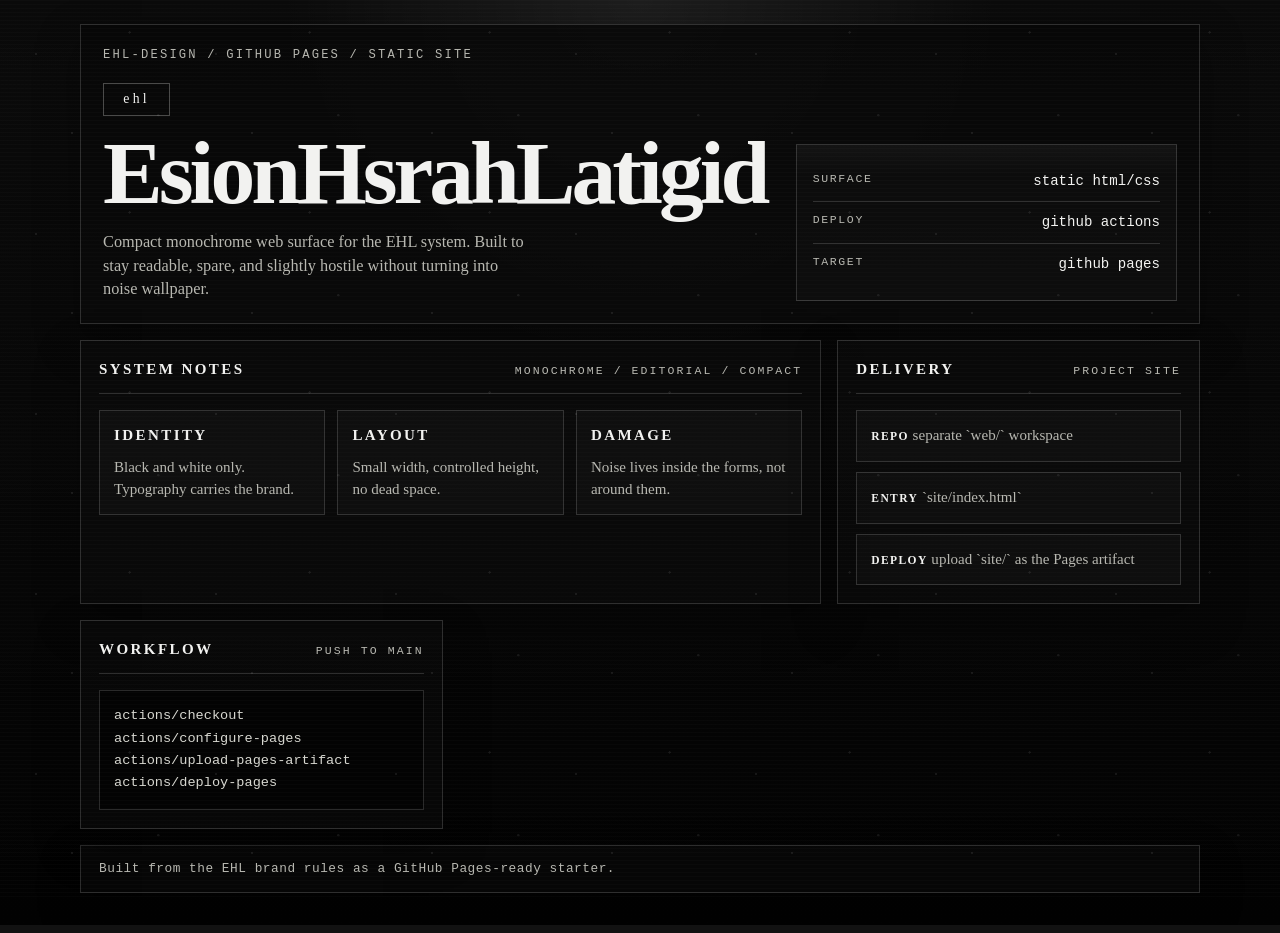
==== site/index.html @ 76ba9faf "Initial EHL web pages scaffold" ====
<!doctype html>
<html lang="en">
  <head>
    <meta charset="utf-8" />
    <meta name="viewport" content="width=device-width, initial-scale=1" />
    <meta name="color-scheme" content="dark" />
    <meta
      name="description"
      content="EsionHsrahLatigid web presence built as a compact monochrome GitHub Pages site."
    />
    <title>EsionHsrahLatigid / Web</title>
    <link rel="stylesheet" href="./styles.css" />
  </head>
  <body>
    <div class="grain" aria-hidden="true"></div>
    <div class="frame">
      <header class="hero">
        <p class="eyebrow">ehl-design / github pages / static site</p>
        <div class="hero-grid">
          <div>
            <span class="mark" aria-label="ehl">ehl</span>
            <h1>EsionHsrahLatigid</h1>
            <p class="lede">
              Compact monochrome web surface for the EHL system. Built to stay
              readable, spare, and slightly hostile without turning into noise
              wallpaper.
            </p>
          </div>

          <aside class="status" aria-label="site status">
            <div class="status-row">
              <span class="label">surface</span>
              <span>static html/css</span>
            </div>
            <div class="status-row">
              <span class="label">deploy</span>
              <span>github actions</span>
            </div>
            <div class="status-row">
              <span class="label">target</span>
              <span>github pages</span>
            </div>
          </aside>
        </div>
      </header>

      <main class="content">
        <section class="panel panel-wide">
          <div class="panel-head">
            <h2>system notes</h2>
            <span>monochrome / editorial / compact</span>
          </div>
          <div class="metrics">
            <article>
              <h3>identity</h3>
              <p>Black and white only. Typography carries the brand.</p>
            </article>
            <article>
              <h3>layout</h3>
              <p>Small width, controlled height, no dead space.</p>
            </article>
            <article>
              <h3>damage</h3>
              <p>Noise lives inside the forms, not around them.</p>
            </article>
          </div>
        </section>

        <section class="panel">
          <div class="panel-head">
            <h2>delivery</h2>
            <span>project site</span>
          </div>
          <ul class="list">
            <li><strong>repo</strong> separate `web/` workspace</li>
            <li><strong>entry</strong> `site/index.html`</li>
            <li><strong>deploy</strong> upload `site/` as the Pages artifact</li>
          </ul>
        </section>

        <section class="panel">
          <div class="panel-head">
            <h2>workflow</h2>
            <span>push to main</span>
          </div>
          <pre class="code"><code>actions/checkout
actions/configure-pages
actions/upload-pages-artifact
actions/deploy-pages</code></pre>
        </section>
      </main>

      <footer class="footer">
        <p>Built from the EHL brand rules as a GitHub Pages-ready starter.</p>
      </footer>
    </div>
  </body>
</html>
---- site/styles.css ----
:root {
  color-scheme: dark;
  --bg: #050505;
  --bg-soft: #0b0b0b;
  --fg: #f2f2f0;
  --muted: #b7b7b0;
  --line: rgba(242, 242, 240, 0.16);
  --line-strong: rgba(242, 242, 240, 0.28);
  --shadow: rgba(0, 0, 0, 0.45);
}

* {
  box-sizing: border-box;
}

html,
body {
  min-height: 100%;
}

body {
  margin: 0;
  background:
    radial-gradient(circle at top, rgba(255, 255, 255, 0.08), transparent 32%),
    linear-gradient(180deg, #0a0a0a 0%, var(--bg) 42%, #020202 100%);
  color: var(--fg);
  font-family:
    "Iowan Old Style",
    "Palatino Linotype",
    "Book Antiqua",
    "Times New Roman",
    Georgia,
    serif;
  line-height: 1.45;
}

body::before {
  content: "";
  position: fixed;
  inset: 0;
  pointer-events: none;
  background:
    linear-gradient(to bottom, transparent, rgba(255, 255, 255, 0.02) 50%, transparent),
    repeating-linear-gradient(
      180deg,
      rgba(255, 255, 255, 0.03) 0,
      rgba(255, 255, 255, 0.03) 1px,
      transparent 1px,
      transparent 4px
    );
  opacity: 0.45;
  mix-blend-mode: screen;
}

.grain {
  position: fixed;
  inset: 0;
  pointer-events: none;
  opacity: 0.08;
  background-image:
    radial-gradient(circle at 20% 30%, #fff 0 1px, transparent 1.4px),
    radial-gradient(circle at 72% 18%, #fff 0 1px, transparent 1.4px),
    radial-gradient(circle at 40% 74%, #fff 0 1px, transparent 1.4px),
    radial-gradient(circle at 88% 64%, #fff 0 1px, transparent 1.4px);
  background-size: 180px 180px;
}

.frame {
  width: min(1120px, calc(100vw - 32px));
  margin: 0 auto;
  padding: 24px 0 32px;
}

.hero,
.panel,
.footer {
  border: 1px solid var(--line);
  background: rgba(7, 7, 7, 0.86);
  box-shadow: 0 18px 40px var(--shadow);
}

.hero {
  padding: 22px;
}

.eyebrow,
.label,
.panel-head span,
.footer,
.status {
  font-family:
    "SFMono-Regular",
    "SF Mono",
    Consolas,
    "Liberation Mono",
    Menlo,
    monospace;
}

.eyebrow {
  margin: 0 0 18px;
  color: var(--muted);
  font-size: 0.76rem;
  text-transform: uppercase;
  letter-spacing: 0.18em;
}

.hero-grid {
  display: grid;
  grid-template-columns: minmax(0, 1.5fr) minmax(270px, 0.85fr);
  gap: 20px;
  align-items: end;
}

.mark {
  display: inline-flex;
  align-items: center;
  justify-content: center;
  min-width: 4.2rem;
  padding: 0.35rem 0.62rem;
  margin-bottom: 16px;
  border: 1px solid var(--line-strong);
  color: var(--fg);
  font-size: 0.86rem;
  letter-spacing: 0.24em;
  text-transform: lowercase;
}

h1,
h2,
h3,
p {
  margin: 0;
}

h1 {
  font-size: clamp(2.6rem, 7vw, 5.8rem);
  line-height: 0.92;
  letter-spacing: -0.045em;
  max-width: 10ch;
}

.lede {
  margin-top: 16px;
  max-width: 52ch;
  color: var(--muted);
  font-size: 1.02rem;
}

.status {
  padding: 16px;
  border: 1px solid var(--line);
  background:
    linear-gradient(180deg, rgba(255, 255, 255, 0.03), transparent 20%),
    var(--bg-soft);
}

.status-row {
  display: flex;
  justify-content: space-between;
  gap: 12px;
  padding: 10px 0;
  border-bottom: 1px solid var(--line);
  font-size: 0.88rem;
  text-transform: lowercase;
}

.status-row:last-child {
  border-bottom: 0;
}

.label {
  color: var(--muted);
  text-transform: uppercase;
  letter-spacing: 0.14em;
  font-size: 0.72rem;
}

.content {
  display: grid;
  grid-template-columns: repeat(12, minmax(0, 1fr));
  gap: 16px;
  margin-top: 16px;
}

.panel {
  grid-column: span 4;
  padding: 18px;
}

.panel-wide {
  grid-column: span 8;
}

.panel-head {
  display: flex;
  align-items: baseline;
  justify-content: space-between;
  gap: 16px;
  padding-bottom: 12px;
  margin-bottom: 16px;
  border-bottom: 1px solid var(--line);
}

.panel-head h2,
.panel h3 {
  font-size: 0.94rem;
  text-transform: uppercase;
  letter-spacing: 0.16em;
}

.panel-head span {
  color: var(--muted);
  font-size: 0.72rem;
  text-transform: uppercase;
  letter-spacing: 0.18em;
}

.metrics {
  display: grid;
  grid-template-columns: repeat(3, minmax(0, 1fr));
  gap: 12px;
}

.metrics article,
.list li {
  padding: 14px;
  border: 1px solid var(--line);
  background: rgba(255, 255, 255, 0.02);
}

.metrics p,
.list {
  color: var(--muted);
  font-size: 0.94rem;
}

.metrics p {
  margin-top: 10px;
}

.list {
  display: grid;
  gap: 10px;
  padding: 0;
  margin: 0;
  list-style: none;
}

.list strong {
  color: var(--fg);
  text-transform: uppercase;
  letter-spacing: 0.12em;
  font-size: 0.72rem;
}

.code {
  margin: 0;
  padding: 14px;
  overflow: auto;
  border: 1px solid var(--line);
  background: #020202;
  color: #d7d7d0;
  font-family:
    "SFMono-Regular",
    "SF Mono",
    Consolas,
    "Liberation Mono",
    Menlo,
    monospace;
  font-size: 0.85rem;
  line-height: 1.65;
}

.footer {
  margin-top: 16px;
  padding: 14px 18px;
  color: var(--muted);
  font-size: 0.8rem;
  letter-spacing: 0.04em;
}

@media (max-width: 960px) {
  .hero-grid,
  .content,
  .metrics {
    grid-template-columns: 1fr;
  }

  .panel,
  .panel-wide {
    grid-column: span 12;
  }
}

@media (max-width: 640px) {
  .frame {
    width: min(100vw - 20px, 1120px);
    padding-top: 12px;
  }

  .hero,
  .panel,
  .footer {
    padding-left: 14px;
    padding-right: 14px;
  }

  h1 {
    font-size: clamp(2.2rem, 16vw, 3.8rem);
  }

  .panel-head {
    flex-direction: column;
    align-items: flex-start;
  }
}
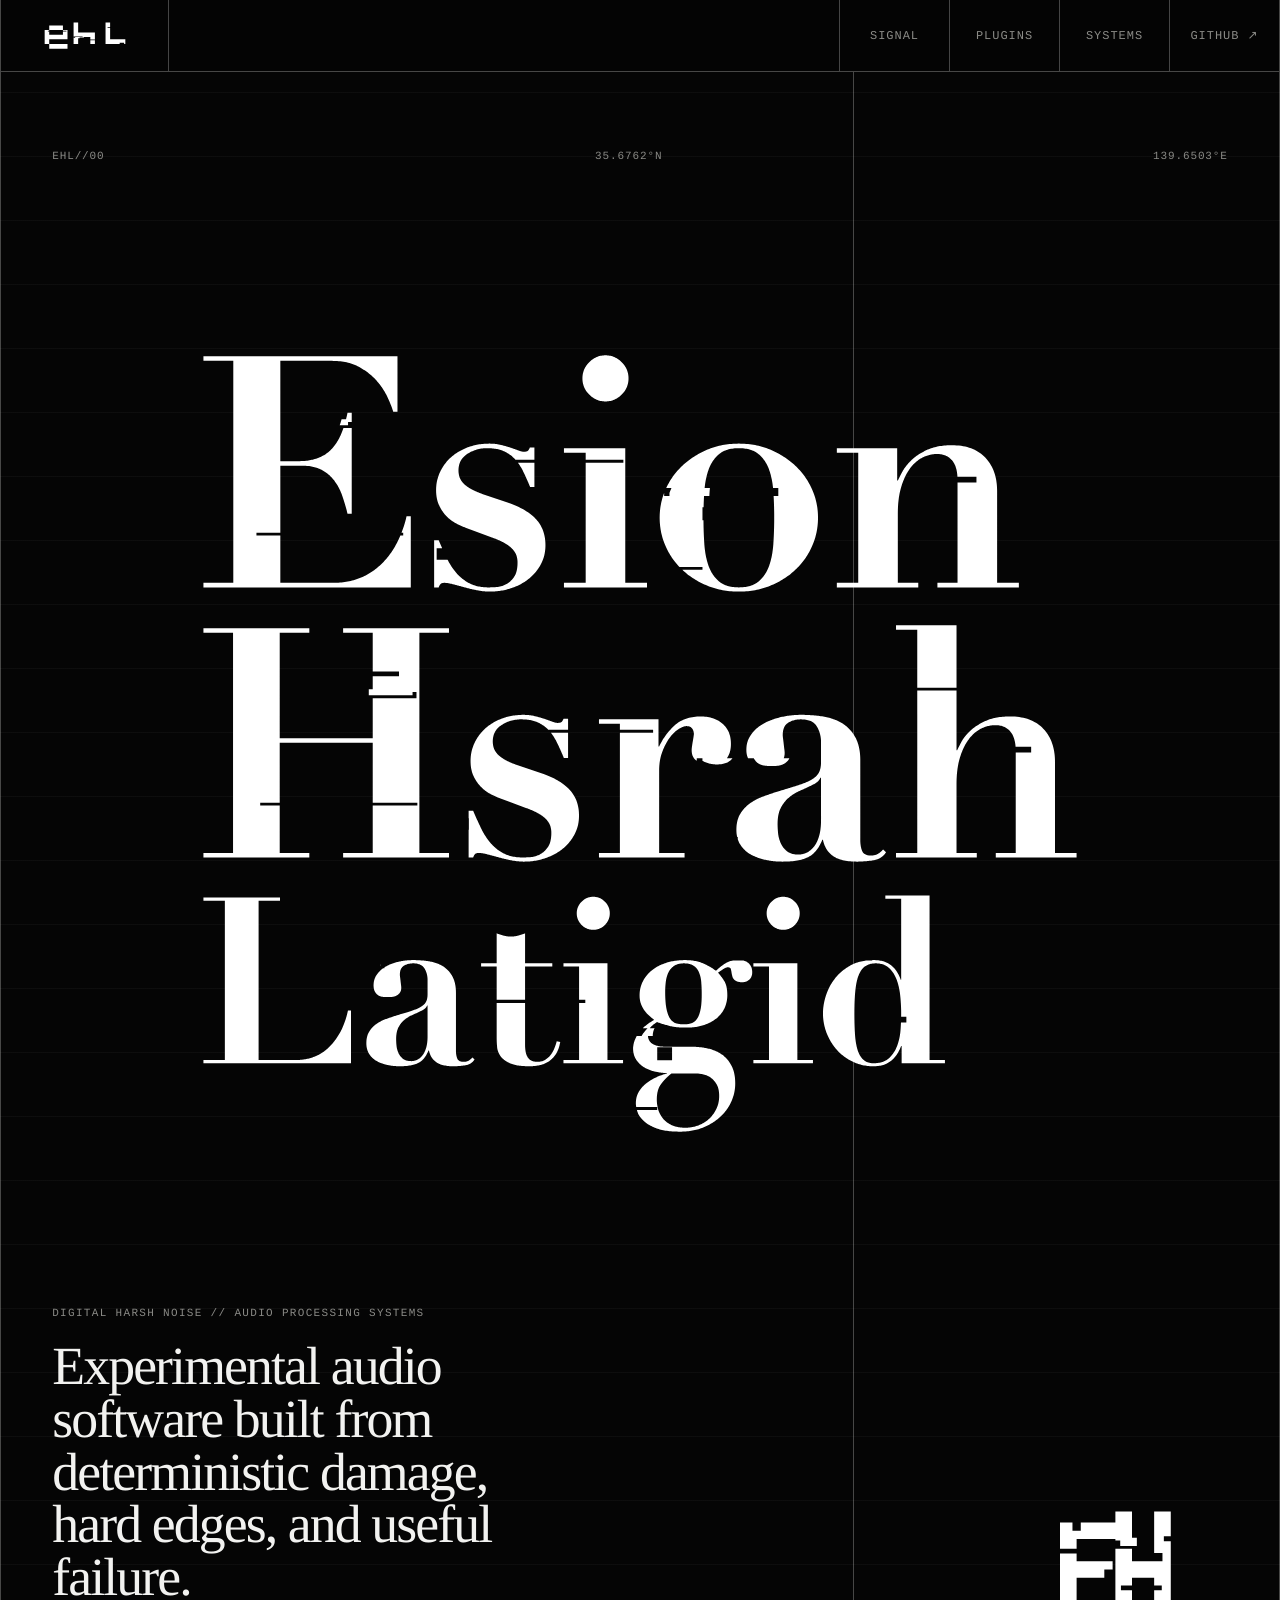
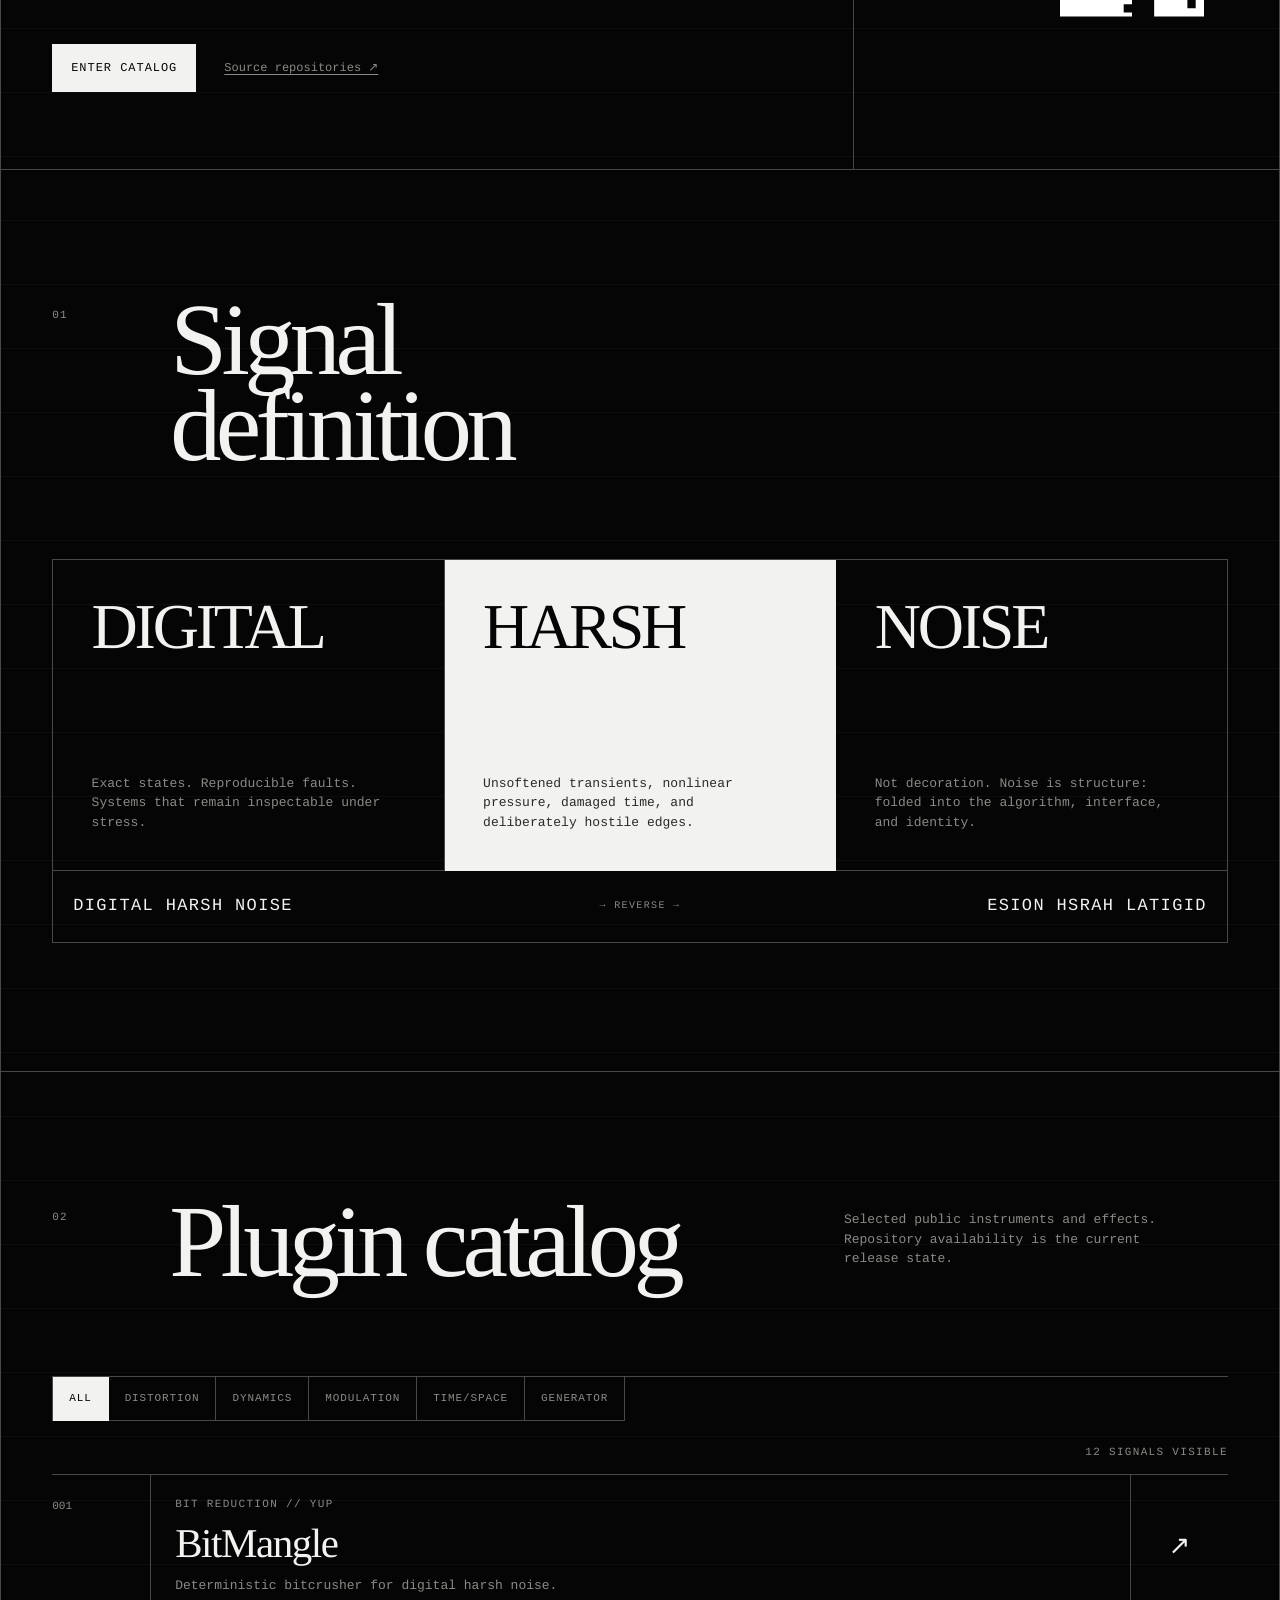
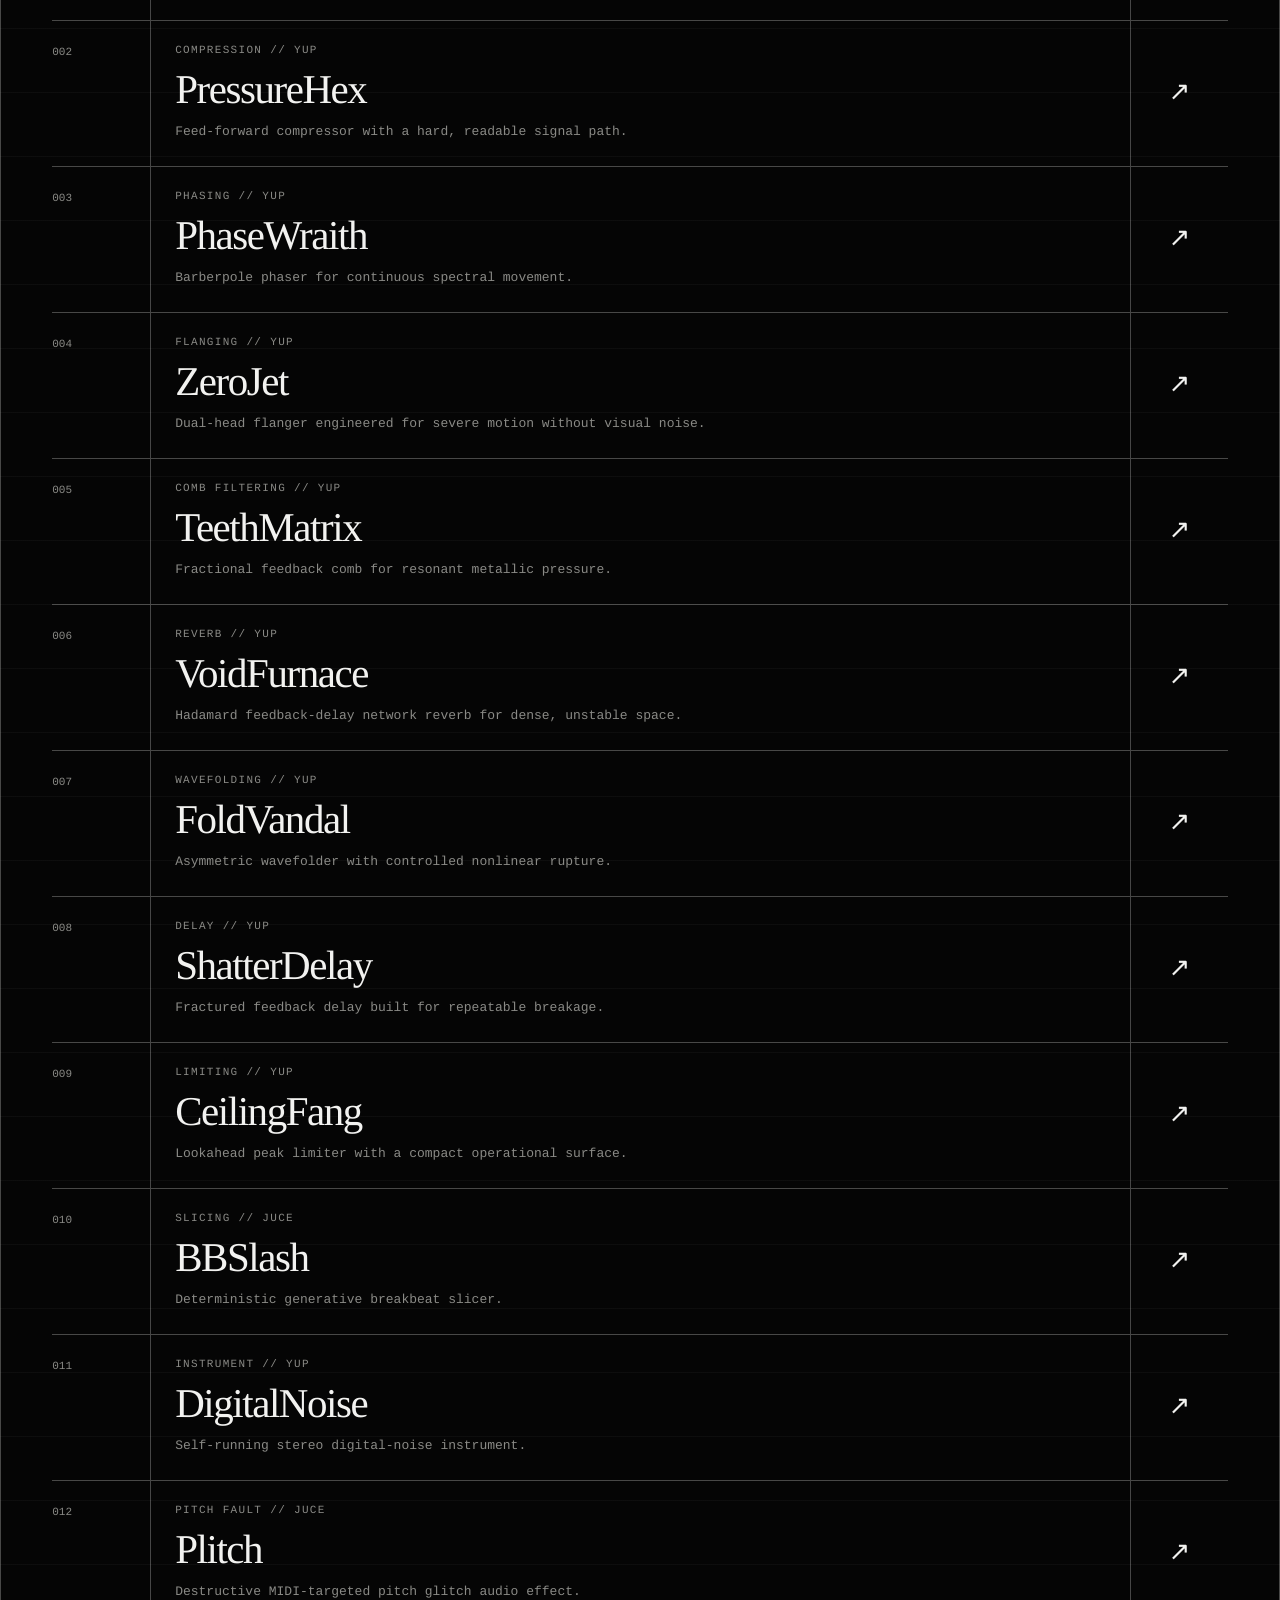
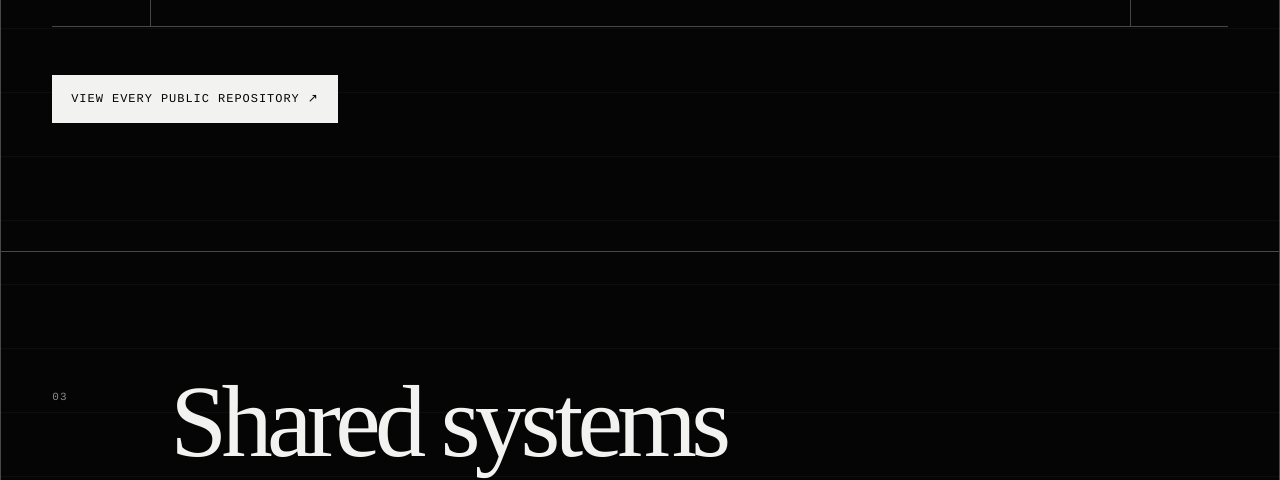
==== commit 39e9ba5f: "Build EHL GitHub Pages site" ====
--- a/site/index.html
+++ b/site/index.html
@@ -1,98 +1,276 @@
 <!doctype html>
 <html lang="en">
   <head>
-    <meta charset="utf-8" />
-    <meta name="viewport" content="width=device-width, initial-scale=1" />
-    <meta name="color-scheme" content="dark" />
-    <meta
-      name="description"
-      content="EsionHsrahLatigid web presence built as a compact monochrome GitHub Pages site."
-    />
-    <title>EsionHsrahLatigid / Web</title>
-    <link rel="stylesheet" href="./styles.css" />
+    <meta charset="utf-8">
+    <meta name="viewport" content="width=device-width, initial-scale=1">
+    <meta name="theme-color" content="#050505">
+    <meta name="color-scheme" content="dark">
+    <meta name="description" content="EsionHsrahLatigid builds precise, hostile audio tools for digital harsh noise.">
+    <meta property="og:type" content="website">
+    <meta property="og:title" content="EsionHsrahLatigid — Digital Harsh Noise">
+    <meta property="og:description" content="Experimental audio software. Monochrome systems. Controlled damage.">
+    <meta property="og:url" content="https://esionhsrahlatigid.github.io/">
+    <meta property="og:image" content="https://esionhsrahlatigid.github.io/assets/social/ehl-social-preview.png">
+    <meta property="og:image:width" content="1200">
+    <meta property="og:image:height" content="630">
+    <meta name="twitter:card" content="summary_large_image">
+    <link rel="canonical" href="https://esionhsrahlatigid.github.io/">
+    <link rel="icon" href="assets/logos/logo-symbol-white.svg" type="image/svg+xml">
+    <link rel="manifest" href="site.webmanifest">
+    <link rel="stylesheet" href="styles.css">
+    <title>EsionHsrahLatigid — Digital Harsh Noise</title>
   </head>
   <body>
-    <div class="grain" aria-hidden="true"></div>
-    <div class="frame">
-      <header class="hero">
-        <p class="eyebrow">ehl-design / github pages / static site</p>
-        <div class="hero-grid">
+    <a class="skip-link" href="#main">Skip to content</a>
+
+    <header class="site-header">
+      <a class="brand-mark" href="#top" aria-label="EsionHsrahLatigid home">
+        <img src="assets/logos/logo-short-white.svg" alt="" width="96" height="36">
+      </a>
+      <nav class="site-nav" aria-label="Primary navigation">
+        <a href="#signal">Signal</a>
+        <a href="#plugins">Plugins</a>
+        <a href="#systems">Systems</a>
+        <a href="https://github.com/EsionHsrahLatigid">GitHub ↗</a>
+      </nav>
+    </header>
+
+    <main id="main">
+      <section class="hero" id="top" aria-labelledby="hero-title">
+        <div class="hero-index" aria-hidden="true">
+          <span>EHL//00</span>
+          <span>35.6762°N</span>
+          <span>139.6503°E</span>
+        </div>
+
+        <picture class="hero-logo">
+          <source media="(max-width: 42rem)" srcset="assets/logos/logo-long-stack-white.svg">
+          <img src="assets/logos/logo-long-horizontal-white.svg" alt="EsionHsrahLatigid" width="1600" height="240">
+        </picture>
+        <h1 id="hero-title" class="visually-hidden">EsionHsrahLatigid</h1>
+
+        <div class="hero-copy">
+          <p class="eyebrow"><span>Digital Harsh Noise //</span> <span>Audio Processing Systems</span></p>
+          <p class="hero-statement">
+            Experimental audio software built from deterministic damage,
+            hard edges, and useful failure.
+          </p>
+          <div class="hero-actions">
+            <a class="primary-action" href="#plugins">Enter catalog</a>
+            <a class="text-action" href="https://github.com/EsionHsrahLatigid">Source repositories ↗</a>
+          </div>
+        </div>
+
+        <div class="hero-symbol" aria-hidden="true">
+          <img src="assets/logos/logo-symbol-white.svg" alt="" width="256" height="256">
+        </div>
+      </section>
+
+      <section class="signal" id="signal" aria-labelledby="signal-title">
+        <div class="section-heading">
+          <p class="section-number">01</p>
+          <h2 id="signal-title">Signal definition</h2>
+        </div>
+
+        <div class="signal-grid">
+          <article>
+            <p class="signal-word">DIGITAL</p>
+            <p>Exact states. Reproducible faults. Systems that remain inspectable under stress.</p>
+          </article>
+          <article>
+            <p class="signal-word">HARSH</p>
+            <p>Unsoftened transients, nonlinear pressure, damaged time, and deliberately hostile edges.</p>
+          </article>
+          <article>
+            <p class="signal-word">NOISE</p>
+            <p>Not decoration. Noise is structure: folded into the algorithm, interface, and identity.</p>
+          </article>
+        </div>
+
+        <div class="reverse-line" aria-label="Digital Harsh Noise reversed becomes Esion Hsrah Latigid">
+          <span>DIGITAL HARSH NOISE</span>
+          <span aria-hidden="true">→ REVERSE →</span>
+          <span>ESION HSRAH LATIGID</span>
+        </div>
+      </section>
+
+      <section class="catalog" id="plugins" aria-labelledby="plugins-title">
+        <div class="section-heading section-heading--split">
           <div>
-            <span class="mark" aria-label="ehl">ehl</span>
-            <h1>EsionHsrahLatigid</h1>
-            <p class="lede">
-              Compact monochrome web surface for the EHL system. Built to stay
-              readable, spare, and slightly hostile without turning into noise
-              wallpaper.
-            </p>
+            <p class="section-number">02</p>
+            <h2 id="plugins-title">Plugin catalog</h2>
           </div>
-
-          <aside class="status" aria-label="site status">
-            <div class="status-row">
-              <span class="label">surface</span>
-              <span>static html/css</span>
-            </div>
-            <div class="status-row">
-              <span class="label">deploy</span>
-              <span>github actions</span>
-            </div>
-            <div class="status-row">
-              <span class="label">target</span>
-              <span>github pages</span>
-            </div>
-          </aside>
-        </div>
-      </header>
-
-      <main class="content">
-        <section class="panel panel-wide">
-          <div class="panel-head">
-            <h2>system notes</h2>
-            <span>monochrome / editorial / compact</span>
-          </div>
-          <div class="metrics">
-            <article>
-              <h3>identity</h3>
-              <p>Black and white only. Typography carries the brand.</p>
-            </article>
-            <article>
-              <h3>layout</h3>
-              <p>Small width, controlled height, no dead space.</p>
-            </article>
-            <article>
-              <h3>damage</h3>
-              <p>Noise lives inside the forms, not around them.</p>
-            </article>
-          </div>
-        </section>
-
-        <section class="panel">
-          <div class="panel-head">
-            <h2>delivery</h2>
-            <span>project site</span>
-          </div>
-          <ul class="list">
-            <li><strong>repo</strong> separate `web/` workspace</li>
-            <li><strong>entry</strong> `site/index.html`</li>
-            <li><strong>deploy</strong> upload `site/` as the Pages artifact</li>
-          </ul>
-        </section>
-
-        <section class="panel">
-          <div class="panel-head">
-            <h2>workflow</h2>
-            <span>push to main</span>
-          </div>
-          <pre class="code"><code>actions/checkout
-actions/configure-pages
-actions/upload-pages-artifact
-actions/deploy-pages</code></pre>
-        </section>
-      </main>
-
-      <footer class="footer">
-        <p>Built from the EHL brand rules as a GitHub Pages-ready starter.</p>
-      </footer>
-    </div>
+          <p class="catalog-note">Selected public instruments and effects. Repository availability is the current release state.</p>
+        </div>
+
+        <div class="filters" role="group" aria-label="Filter plugins by category">
+          <button class="filter is-active" type="button" data-filter="all" aria-pressed="true">ALL</button>
+          <button class="filter" type="button" data-filter="distortion" aria-pressed="false">DISTORTION</button>
+          <button class="filter" type="button" data-filter="dynamics" aria-pressed="false">DYNAMICS</button>
+          <button class="filter" type="button" data-filter="modulation" aria-pressed="false">MODULATION</button>
+          <button class="filter" type="button" data-filter="time" aria-pressed="false">TIME/SPACE</button>
+          <button class="filter" type="button" data-filter="generator" aria-pressed="false">GENERATOR</button>
+        </div>
+
+        <p class="result-count" aria-live="polite"><span id="visible-count">12</span> signals visible</p>
+
+        <div class="project-list">
+          <article class="project" data-category="distortion">
+            <span class="project-index">001</span>
+            <div class="project-copy">
+              <p class="project-type">Bit reduction // YUP</p>
+              <h3>BitMangle</h3>
+              <p>Deterministic bitcrusher for digital harsh noise.</p>
+            </div>
+            <a href="https://github.com/EsionHsrahLatigid/BitMangle" aria-label="Open BitMangle repository">↗</a>
+          </article>
+
+          <article class="project" data-category="dynamics">
+            <span class="project-index">002</span>
+            <div class="project-copy">
+              <p class="project-type">Compression // YUP</p>
+              <h3>PressureHex</h3>
+              <p>Feed-forward compressor with a hard, readable signal path.</p>
+            </div>
+            <a href="https://github.com/EsionHsrahLatigid/PressureHex" aria-label="Open PressureHex repository">↗</a>
+          </article>
+
+          <article class="project" data-category="modulation">
+            <span class="project-index">003</span>
+            <div class="project-copy">
+              <p class="project-type">Phasing // YUP</p>
+              <h3>PhaseWraith</h3>
+              <p>Barberpole phaser for continuous spectral movement.</p>
+            </div>
+            <a href="https://github.com/EsionHsrahLatigid/PhaseWraith" aria-label="Open PhaseWraith repository">↗</a>
+          </article>
+
+          <article class="project" data-category="modulation">
+            <span class="project-index">004</span>
+            <div class="project-copy">
+              <p class="project-type">Flanging // YUP</p>
+              <h3>ZeroJet</h3>
+              <p>Dual-head flanger engineered for severe motion without visual noise.</p>
+            </div>
+            <a href="https://github.com/EsionHsrahLatigid/ZeroJet" aria-label="Open ZeroJet repository">↗</a>
+          </article>
+
+          <article class="project" data-category="time">
+            <span class="project-index">005</span>
+            <div class="project-copy">
+              <p class="project-type">Comb filtering // YUP</p>
+              <h3>TeethMatrix</h3>
+              <p>Fractional feedback comb for resonant metallic pressure.</p>
+            </div>
+            <a href="https://github.com/EsionHsrahLatigid/TeethMatrix" aria-label="Open TeethMatrix repository">↗</a>
+          </article>
+
+          <article class="project" data-category="time">
+            <span class="project-index">006</span>
+            <div class="project-copy">
+              <p class="project-type">Reverb // YUP</p>
+              <h3>VoidFurnace</h3>
+              <p>Hadamard feedback-delay network reverb for dense, unstable space.</p>
+            </div>
+            <a href="https://github.com/EsionHsrahLatigid/VoidFurnace" aria-label="Open VoidFurnace repository">↗</a>
+          </article>
+
+          <article class="project" data-category="distortion">
+            <span class="project-index">007</span>
+            <div class="project-copy">
+              <p class="project-type">Wavefolding // YUP</p>
+              <h3>FoldVandal</h3>
+              <p>Asymmetric wavefolder with controlled nonlinear rupture.</p>
+            </div>
+            <a href="https://github.com/EsionHsrahLatigid/FoldVandal" aria-label="Open FoldVandal repository">↗</a>
+          </article>
+
+          <article class="project" data-category="time">
+            <span class="project-index">008</span>
+            <div class="project-copy">
+              <p class="project-type">Delay // YUP</p>
+              <h3>ShatterDelay</h3>
+              <p>Fractured feedback delay built for repeatable breakage.</p>
+            </div>
+            <a href="https://github.com/EsionHsrahLatigid/ShatterDelay" aria-label="Open ShatterDelay repository">↗</a>
+          </article>
+
+          <article class="project" data-category="dynamics">
+            <span class="project-index">009</span>
+            <div class="project-copy">
+              <p class="project-type">Limiting // YUP</p>
+              <h3>CeilingFang</h3>
+              <p>Lookahead peak limiter with a compact operational surface.</p>
+            </div>
+            <a href="https://github.com/EsionHsrahLatigid/CeilingFang" aria-label="Open CeilingFang repository">↗</a>
+          </article>
+
+          <article class="project" data-category="generator">
+            <span class="project-index">010</span>
+            <div class="project-copy">
+              <p class="project-type">Slicing // JUCE</p>
+              <h3>BBSlash</h3>
+              <p>Deterministic generative breakbeat slicer.</p>
+            </div>
+            <a href="https://github.com/EsionHsrahLatigid/BBSlash" aria-label="Open BBSlash repository">↗</a>
+          </article>
+
+          <article class="project" data-category="generator">
+            <span class="project-index">011</span>
+            <div class="project-copy">
+              <p class="project-type">Instrument // YUP</p>
+              <h3>DigitalNoise</h3>
+              <p>Self-running stereo digital-noise instrument.</p>
+            </div>
+            <a href="https://github.com/EsionHsrahLatigid/DigitalNoise" aria-label="Open DigitalNoise repository">↗</a>
+          </article>
+
+          <article class="project" data-category="distortion">
+            <span class="project-index">012</span>
+            <div class="project-copy">
+              <p class="project-type">Pitch fault // JUCE</p>
+              <h3>Plitch</h3>
+              <p>Destructive MIDI-targeted pitch glitch audio effect.</p>
+            </div>
+            <a href="https://github.com/EsionHsrahLatigid/Plitch" aria-label="Open Plitch repository">↗</a>
+          </article>
+        </div>
+
+        <a class="catalog-link" href="https://github.com/orgs/EsionHsrahLatigid/repositories">View every public repository ↗</a>
+      </section>
+
+      <section class="systems" id="systems" aria-labelledby="systems-title">
+        <div class="section-heading">
+          <p class="section-number">03</p>
+          <h2 id="systems-title">Shared systems</h2>
+        </div>
+
+        <div class="system-grid">
+          <a href="https://github.com/EsionHsrahLatigid/juce-ehl-design-module">
+            <span>JUCE</span>
+            <strong>Monochrome 8-bit UI module</strong>
+            <small>Shared logo geometry, controls, states, and verification contracts.</small>
+          </a>
+          <a href="https://github.com/EsionHsrahLatigid/yup-ehl-design-module">
+            <span>YUP</span>
+            <strong>Compact plugin design module</strong>
+            <small>Operationally dense interfaces with the same EHL visual grammar.</small>
+          </a>
+          <a href="https://github.com/EsionHsrahLatigid/AgentPluginTester">
+            <span>TEST</span>
+            <strong>AgentPluginTester</strong>
+            <small>Deterministic GUI, MIDI, audio, and VST3 validation.</small>
+          </a>
+        </div>
+      </section>
+    </main>
+
+    <footer class="site-footer">
+      <img class="footer-logo" src="assets/logos/logo-symbol-white.svg" alt="" width="48" height="48">
+      <p>ESION HSRAH LATIGID<br>DIGITAL HARSH NOISE</p>
+      <p class="footer-meta">TOKYO // PUBLIC SOURCE // <span id="year">2026</span></p>
+    </footer>
+
+    <script src="app.js" defer></script>
   </body>
 </html>
--- a/site/styles.css
+++ b/site/styles.css
@@ -1,317 +1,752 @@
 :root {
-  color-scheme: dark;
-  --bg: #050505;
-  --bg-soft: #0b0b0b;
-  --fg: #f2f2f0;
-  --muted: #b7b7b0;
-  --line: rgba(242, 242, 240, 0.16);
-  --line-strong: rgba(242, 242, 240, 0.28);
-  --shadow: rgba(0, 0, 0, 0.45);
-}
-
-* {
+  --ink: #050505;
+  --low: #2a2a2a;
+  --mid: #8a8a86;
+  --paper: #f2f2f0;
+  --white: #ffffff;
+  --line: rgba(242, 242, 240, 0.28);
+  --max: 1440px;
+  --pad: clamp(20px, 4vw, 64px);
+  --mono: ui-monospace, "SFMono-Regular", "Cascadia Mono", "Roboto Mono", Menlo, Consolas, monospace;
+  --serif: Didot, "Bodoni 72", "Bodoni MT", "Times New Roman", serif;
+}
+
+*,
+*::before,
+*::after {
   box-sizing: border-box;
 }
 
-html,
-body {
-  min-height: 100%;
+html {
+  scroll-behavior: smooth;
 }
 
 body {
   margin: 0;
-  background:
-    radial-gradient(circle at top, rgba(255, 255, 255, 0.08), transparent 32%),
-    linear-gradient(180deg, #0a0a0a 0%, var(--bg) 42%, #020202 100%);
-  color: var(--fg);
-  font-family:
-    "Iowan Old Style",
-    "Palatino Linotype",
-    "Book Antiqua",
-    "Times New Roman",
-    Georgia,
-    serif;
-  line-height: 1.45;
-}
-
-body::before {
+  color: var(--paper);
+  background-color: var(--ink);
+  background-image: repeating-linear-gradient(
+    0deg,
+    transparent 0,
+    transparent 63px,
+    rgba(242, 242, 240, 0.035) 63px,
+    rgba(242, 242, 240, 0.035) 64px
+  );
+  font-family: var(--mono);
+  font-size: 15px;
+  line-height: 1.5;
+  text-rendering: geometricPrecision;
+}
+
+img,
+svg {
+  display: block;
+  max-width: 100%;
+}
+
+a {
+  color: inherit;
+  text-decoration-thickness: 1px;
+  text-underline-offset: 0.25em;
+}
+
+button,
+a {
+  -webkit-tap-highlight-color: transparent;
+}
+
+button {
+  font: inherit;
+}
+
+:focus-visible {
+  outline: 2px solid var(--white);
+  outline-offset: 4px;
+}
+
+[hidden] {
+  display: none !important;
+}
+
+.skip-link {
+  position: fixed;
+  z-index: 100;
+  top: 12px;
+  left: 12px;
+  padding: 10px 14px;
+  color: var(--ink);
+  background: var(--paper);
+  transform: translateY(-200%);
+}
+
+.skip-link:focus {
+  transform: translateY(0);
+}
+
+.visually-hidden {
+  position: absolute;
+  width: 1px;
+  height: 1px;
+  padding: 0;
+  margin: -1px;
+  overflow: hidden;
+  clip: rect(0, 0, 0, 0);
+  white-space: nowrap;
+  border: 0;
+}
+
+.site-header {
+  position: sticky;
+  z-index: 20;
+  top: 0;
+  display: flex;
+  width: min(100%, var(--max));
+  min-height: 72px;
+  margin: 0 auto;
+  border-inline: 1px solid var(--line);
+  border-bottom: 1px solid var(--line);
+  background: rgba(5, 5, 5, 0.96);
+}
+
+.brand-mark {
+  display: grid;
+  width: 168px;
+  place-items: center;
+  border-right: 1px solid var(--line);
+}
+
+.brand-mark img {
+  width: 92px;
+  height: auto;
+}
+
+.site-nav {
+  display: flex;
+  align-items: stretch;
+  margin-left: auto;
+}
+
+.site-nav a {
+  display: grid;
+  min-width: 110px;
+  padding: 0 20px;
+  place-items: center;
+  border-left: 1px solid var(--line);
+  color: var(--mid);
+  font-size: 12px;
+  letter-spacing: 0.08em;
+  text-decoration: none;
+  text-transform: uppercase;
+}
+
+.site-nav a:hover {
+  color: var(--ink);
+  background: var(--paper);
+}
+
+main,
+.site-footer {
+  width: min(100%, var(--max));
+  margin: 0 auto;
+  border-inline: 1px solid var(--line);
+}
+
+.hero {
+  position: relative;
+  display: grid;
+  min-height: calc(100svh - 72px);
+  padding: clamp(32px, 6vw, 88px) var(--pad);
+  overflow: hidden;
+  grid-template-columns: repeat(12, minmax(0, 1fr));
+  grid-template-rows: auto 1fr auto;
+  column-gap: 24px;
+  border-bottom: 1px solid var(--line);
+}
+
+.hero::before {
+  position: absolute;
+  top: 0;
+  bottom: 0;
+  left: 66.666%;
+  width: 1px;
   content: "";
-  position: fixed;
-  inset: 0;
-  pointer-events: none;
-  background:
-    linear-gradient(to bottom, transparent, rgba(255, 255, 255, 0.02) 50%, transparent),
-    repeating-linear-gradient(
-      180deg,
-      rgba(255, 255, 255, 0.03) 0,
-      rgba(255, 255, 255, 0.03) 1px,
-      transparent 1px,
-      transparent 4px
-    );
-  opacity: 0.45;
-  mix-blend-mode: screen;
-}
-
-.grain {
-  position: fixed;
-  inset: 0;
-  pointer-events: none;
-  opacity: 0.08;
-  background-image:
-    radial-gradient(circle at 20% 30%, #fff 0 1px, transparent 1.4px),
-    radial-gradient(circle at 72% 18%, #fff 0 1px, transparent 1.4px),
-    radial-gradient(circle at 40% 74%, #fff 0 1px, transparent 1.4px),
-    radial-gradient(circle at 88% 64%, #fff 0 1px, transparent 1.4px);
-  background-size: 180px 180px;
-}
-
-.frame {
-  width: min(1120px, calc(100vw - 32px));
-  margin: 0 auto;
-  padding: 24px 0 32px;
-}
-
-.hero,
-.panel,
-.footer {
+  background: var(--line);
+}
+
+.hero-index {
+  display: flex;
+  grid-column: 1 / -1;
+  justify-content: space-between;
+  color: var(--mid);
+  font-size: 11px;
+  letter-spacing: 0.08em;
+}
+
+.hero-logo {
+  z-index: 1;
+  width: 100%;
+  margin: clamp(72px, 12vh, 160px) 0 0;
+  grid-column: 1 / -1;
+  align-self: start;
+}
+
+.hero-logo img {
+  width: 100%;
+  height: auto;
+}
+
+.hero-copy {
+  z-index: 1;
+  max-width: 660px;
+  padding-top: clamp(56px, 9vh, 112px);
+  grid-column: 1 / 8;
+  align-self: end;
+}
+
+.eyebrow,
+.section-number,
+.project-type,
+.result-count,
+.system-grid span,
+.footer-meta,
+.error-code {
+  color: var(--mid);
+  font-size: 11px;
+  letter-spacing: 0.12em;
+  text-transform: uppercase;
+}
+
+.hero-statement {
+  max-width: 18ch;
+  margin: 18px 0 0;
+  font-family: var(--serif);
+  font-size: clamp(30px, 4.2vw, 66px);
+  line-height: 0.98;
+  letter-spacing: -0.035em;
+}
+
+.hero-actions {
+  display: flex;
+  margin-top: 40px;
+  align-items: center;
+  gap: 28px;
+}
+
+.primary-action,
+.catalog-link,
+.return-link {
+  display: inline-flex;
+  min-height: 48px;
+  padding: 0 18px;
+  align-items: center;
+  border: 1px solid var(--paper);
+  background: var(--paper);
+  color: var(--ink);
+  font-size: 12px;
+  letter-spacing: 0.08em;
+  text-decoration: none;
+  text-transform: uppercase;
+}
+
+.primary-action:hover,
+.catalog-link:hover,
+.return-link:hover {
+  background: transparent;
+  color: var(--paper);
+}
+
+.text-action {
+  color: var(--mid);
+  font-size: 12px;
+}
+
+.text-action:hover {
+  color: var(--paper);
+}
+
+.hero-symbol {
+  z-index: 1;
+  width: clamp(104px, 15vw, 216px);
+  padding-top: clamp(56px, 9vh, 112px);
+  grid-column: 10 / -1;
+  align-self: end;
+  justify-self: end;
+}
+
+.signal,
+.catalog,
+.systems {
+  padding: clamp(72px, 10vw, 160px) var(--pad);
+  border-bottom: 1px solid var(--line);
+}
+
+.section-heading {
+  display: grid;
+  margin-bottom: clamp(48px, 7vw, 96px);
+  grid-template-columns: minmax(64px, 1fr) minmax(0, 8fr) minmax(0, 3fr);
+  align-items: start;
+  gap: 24px;
+}
+
+.section-heading h2 {
+  max-width: 11ch;
+  margin: 0;
+  grid-column: 2;
+  font-family: var(--serif);
+  font-size: clamp(48px, 8vw, 116px);
+  font-weight: 400;
+  line-height: 0.84;
+  letter-spacing: -0.055em;
+}
+
+.section-number {
+  margin: 10px 0 0;
+}
+
+.section-heading--split {
+  grid-template-columns: minmax(0, 8fr) minmax(220px, 4fr);
+}
+
+.section-heading--split > div {
+  display: grid;
+  grid-template-columns: minmax(64px, 1fr) minmax(0, 7fr);
+  gap: 24px;
+}
+
+.section-heading--split h2 {
+  grid-column: 2;
+}
+
+.catalog-note {
+  max-width: 40ch;
+  margin: 10px 0 0;
+  color: var(--mid);
+  font-size: 13px;
+}
+
+.signal-grid {
+  display: grid;
+  border-top: 1px solid var(--line);
+  border-left: 1px solid var(--line);
+  grid-template-columns: repeat(3, 1fr);
+}
+
+.signal-grid article {
+  min-height: 300px;
+  padding: clamp(24px, 3vw, 44px);
+  border-right: 1px solid var(--line);
+  border-bottom: 1px solid var(--line);
+}
+
+.signal-grid article:nth-child(2) {
+  background: var(--paper);
+  color: var(--ink);
+}
+
+.signal-word {
+  margin: 0 0 120px;
+  font-family: var(--serif);
+  font-size: clamp(36px, 5vw, 74px);
+  line-height: 0.86;
+  letter-spacing: -0.05em;
+}
+
+.signal-grid article > p:last-child {
+  max-width: 38ch;
+  margin: 0;
+  color: var(--mid);
+  font-size: 13px;
+}
+
+.signal-grid article:nth-child(2) > p:last-child {
+  color: var(--low);
+}
+
+.reverse-line {
+  display: grid;
+  min-height: 72px;
+  padding: 16px 20px;
+  grid-template-columns: 1fr auto 1fr;
+  align-items: center;
+  gap: 24px;
   border: 1px solid var(--line);
-  background: rgba(7, 7, 7, 0.86);
-  box-shadow: 0 18px 40px var(--shadow);
-}
-
-.hero {
-  padding: 22px;
-}
-
-.eyebrow,
-.label,
-.panel-head span,
-.footer,
-.status {
-  font-family:
-    "SFMono-Regular",
-    "SF Mono",
-    Consolas,
-    "Liberation Mono",
-    Menlo,
-    monospace;
-}
-
-.eyebrow {
-  margin: 0 0 18px;
-  color: var(--muted);
-  font-size: 0.76rem;
-  text-transform: uppercase;
-  letter-spacing: 0.18em;
-}
-
-.hero-grid {
-  display: grid;
-  grid-template-columns: minmax(0, 1.5fr) minmax(270px, 0.85fr);
-  gap: 20px;
+  border-top: 0;
+  font-size: clamp(12px, 1.5vw, 17px);
+  letter-spacing: 0.08em;
+}
+
+.reverse-line span:nth-child(2) {
+  color: var(--mid);
+  font-size: 10px;
+}
+
+.reverse-line span:last-child {
+  text-align: right;
+}
+
+.filters {
+  display: flex;
+  border-top: 1px solid var(--line);
+  border-left: 1px solid var(--line);
+  flex-wrap: wrap;
+}
+
+.filter {
+  min-height: 44px;
+  padding: 0 16px;
+  border: 0;
+  border-right: 1px solid var(--line);
+  border-bottom: 1px solid var(--line);
+  border-radius: 0;
+  background: transparent;
+  color: var(--mid);
+  cursor: pointer;
+  font-size: 11px;
+  letter-spacing: 0.08em;
+}
+
+.filter:hover,
+.filter.is-active {
+  background: var(--paper);
+  color: var(--ink);
+}
+
+.result-count {
+  margin: 24px 0 12px;
+  text-align: right;
+}
+
+.project-list {
+  border-top: 1px solid var(--line);
+}
+
+.project {
+  display: grid;
+  min-height: 146px;
+  grid-template-columns: minmax(56px, 1fr) minmax(0, 10fr) minmax(56px, 1fr);
+  align-items: stretch;
+  border-bottom: 1px solid var(--line);
+}
+
+.project-index {
+  padding-top: 24px;
+  color: var(--mid);
+  font-size: 11px;
+}
+
+.project-copy {
+  padding: 22px 24px;
+  border-left: 1px solid var(--line);
+}
+
+.project-type {
+  margin: 0 0 10px;
+}
+
+.project h3 {
+  margin: 0;
+  font-family: var(--serif);
+  font-size: clamp(28px, 3.2vw, 48px);
+  font-weight: 400;
+  line-height: 1;
+  letter-spacing: -0.035em;
+}
+
+.project-copy > p:last-child {
+  margin: 12px 0 0;
+  color: var(--mid);
+  font-size: 13px;
+}
+
+.project > a {
+  display: grid;
+  place-items: center;
+  border-left: 1px solid var(--line);
+  font-size: 26px;
+  text-decoration: none;
+}
+
+.project > a:hover {
+  background: var(--paper);
+  color: var(--ink);
+}
+
+.catalog-link {
+  margin-top: 48px;
+}
+
+.system-grid {
+  display: grid;
+  border-top: 1px solid var(--line);
+  border-left: 1px solid var(--line);
+  grid-template-columns: repeat(3, 1fr);
+}
+
+.system-grid a {
+  display: flex;
+  min-height: 280px;
+  padding: clamp(24px, 3vw, 44px);
+  border-right: 1px solid var(--line);
+  border-bottom: 1px solid var(--line);
+  flex-direction: column;
+  text-decoration: none;
+}
+
+.system-grid a:hover {
+  background: var(--paper);
+  color: var(--ink);
+}
+
+.system-grid strong {
+  max-width: 9ch;
+  margin-top: auto;
+  font-family: var(--serif);
+  font-size: clamp(26px, 3vw, 42px);
+  font-weight: 400;
+  line-height: 0.98;
+}
+
+.system-grid small {
+  max-width: 38ch;
+  margin-top: 18px;
+  color: var(--mid);
+  font-size: 12px;
+}
+
+.site-footer {
+  display: grid;
+  min-height: 260px;
+  padding: 48px var(--pad);
+  grid-template-columns: auto 1fr auto;
   align-items: end;
-}
-
-.mark {
-  display: inline-flex;
-  align-items: center;
-  justify-content: center;
-  min-width: 4.2rem;
-  padding: 0.35rem 0.62rem;
-  margin-bottom: 16px;
-  border: 1px solid var(--line-strong);
-  color: var(--fg);
-  font-size: 0.86rem;
-  letter-spacing: 0.24em;
-  text-transform: lowercase;
-}
-
-h1,
-h2,
-h3,
-p {
+  gap: 32px;
+}
+
+.footer-logo {
+  width: clamp(92px, 11vw, 152px);
+}
+
+.footer-meta {
   margin: 0;
-}
-
-h1 {
-  font-size: clamp(2.6rem, 7vw, 5.8rem);
-  line-height: 0.92;
-  letter-spacing: -0.045em;
-  max-width: 10ch;
-}
-
-.lede {
-  margin-top: 16px;
-  max-width: 52ch;
-  color: var(--muted);
-  font-size: 1.02rem;
-}
-
-.status {
-  padding: 16px;
-  border: 1px solid var(--line);
-  background:
-    linear-gradient(180deg, rgba(255, 255, 255, 0.03), transparent 20%),
-    var(--bg-soft);
-}
-
-.status-row {
-  display: flex;
-  justify-content: space-between;
-  gap: 12px;
-  padding: 10px 0;
-  border-bottom: 1px solid var(--line);
-  font-size: 0.88rem;
-  text-transform: lowercase;
-}
-
-.status-row:last-child {
-  border-bottom: 0;
-}
-
-.label {
-  color: var(--muted);
-  text-transform: uppercase;
-  letter-spacing: 0.14em;
-  font-size: 0.72rem;
-}
-
-.content {
-  display: grid;
+  text-align: right;
+}
+
+.error-page {
+  display: grid;
+  min-height: 100svh;
+  padding: var(--pad);
   grid-template-columns: repeat(12, minmax(0, 1fr));
-  gap: 16px;
-  margin-top: 16px;
-}
-
-.panel {
-  grid-column: span 4;
-  padding: 18px;
-}
-
-.panel-wide {
-  grid-column: span 8;
-}
-
-.panel-head {
-  display: flex;
-  align-items: baseline;
-  justify-content: space-between;
-  gap: 16px;
-  padding-bottom: 12px;
-  margin-bottom: 16px;
-  border-bottom: 1px solid var(--line);
-}
-
-.panel-head h2,
-.panel h3 {
-  font-size: 0.94rem;
-  text-transform: uppercase;
-  letter-spacing: 0.16em;
-}
-
-.panel-head span {
-  color: var(--muted);
-  font-size: 0.72rem;
-  text-transform: uppercase;
-  letter-spacing: 0.18em;
-}
-
-.metrics {
-  display: grid;
-  grid-template-columns: repeat(3, minmax(0, 1fr));
-  gap: 12px;
-}
-
-.metrics article,
-.list li {
-  padding: 14px;
-  border: 1px solid var(--line);
-  background: rgba(255, 255, 255, 0.02);
-}
-
-.metrics p,
-.list {
-  color: var(--muted);
-  font-size: 0.94rem;
-}
-
-.metrics p {
-  margin-top: 10px;
-}
-
-.list {
-  display: grid;
-  gap: 10px;
-  padding: 0;
-  margin: 0;
-  list-style: none;
-}
-
-.list strong {
-  color: var(--fg);
-  text-transform: uppercase;
-  letter-spacing: 0.12em;
-  font-size: 0.72rem;
-}
-
-.code {
-  margin: 0;
-  padding: 14px;
-  overflow: auto;
-  border: 1px solid var(--line);
-  background: #020202;
-  color: #d7d7d0;
-  font-family:
-    "SFMono-Regular",
-    "SF Mono",
-    Consolas,
-    "Liberation Mono",
-    Menlo,
-    monospace;
-  font-size: 0.85rem;
-  line-height: 1.65;
-}
-
-.footer {
-  margin-top: 16px;
-  padding: 14px 18px;
-  color: var(--muted);
-  font-size: 0.8rem;
-  letter-spacing: 0.04em;
-}
-
-@media (max-width: 960px) {
-  .hero-grid,
-  .content,
-  .metrics {
+  grid-template-rows: auto 1fr auto;
+  column-gap: 24px;
+}
+
+.error-page .error-symbol {
+  width: 108px;
+  grid-column: 1 / 3;
+}
+
+.error-page .error-copy {
+  grid-column: 4 / 11;
+  align-self: center;
+}
+
+.error-page h1 {
+  margin: 12px 0 20px;
+  font-family: var(--serif);
+  font-size: clamp(58px, 11vw, 168px);
+  font-weight: 400;
+  line-height: 0.78;
+  letter-spacing: -0.06em;
+}
+
+.error-page .return-link {
+  grid-column: 10 / -1;
+  justify-self: end;
+}
+
+@media (max-width: 800px) {
+  .site-header {
+    min-height: 64px;
+  }
+
+  .brand-mark {
+    width: 116px;
+  }
+
+  .brand-mark img {
+    width: 72px;
+  }
+
+  .site-nav a {
+    min-width: auto;
+    padding: 0 13px;
+  }
+
+  .site-nav a:not(:last-child) {
+    display: none;
+  }
+
+  .hero {
+    min-height: calc(100svh - 64px);
+    grid-template-rows: auto auto 1fr;
+  }
+
+  .hero::before {
+    left: 50%;
+  }
+
+  .hero-logo {
+    width: min(72vw, 430px);
+    margin-top: clamp(54px, 10vh, 96px);
+    grid-column: 1 / 10;
+  }
+
+  .hero-copy {
+    padding-top: 64px;
+    grid-column: 1 / 11;
+  }
+
+  .hero-statement {
+    font-size: clamp(34px, 8.5vw, 64px);
+  }
+
+  .hero-symbol {
+    width: 92px;
+    padding-top: 64px;
+    grid-column: 10 / -1;
+  }
+
+  .section-heading,
+  .section-heading--split,
+  .section-heading--split > div {
+    grid-template-columns: 48px minmax(0, 1fr);
+  }
+
+  .section-heading--split > div,
+  .catalog-note {
+    grid-column: 1 / -1;
+  }
+
+  .catalog-note {
+    margin: 24px 0 0 72px;
+  }
+
+  .signal-grid,
+  .system-grid {
     grid-template-columns: 1fr;
   }
 
-  .panel,
-  .panel-wide {
-    grid-column: span 12;
-  }
-}
-
-@media (max-width: 640px) {
-  .frame {
-    width: min(100vw - 20px, 1120px);
-    padding-top: 12px;
-  }
-
-  .hero,
-  .panel,
-  .footer {
-    padding-left: 14px;
-    padding-right: 14px;
-  }
-
-  h1 {
-    font-size: clamp(2.2rem, 16vw, 3.8rem);
-  }
-
-  .panel-head {
+  .signal-grid article,
+  .system-grid a {
+    min-height: 220px;
+  }
+
+  .signal-word {
+    margin-bottom: 72px;
+  }
+
+  .reverse-line {
+    grid-template-columns: 1fr;
+    gap: 8px;
+  }
+
+  .reverse-line span:last-child {
+    text-align: left;
+  }
+
+  .project {
+    grid-template-columns: 48px minmax(0, 1fr) 56px;
+  }
+
+  .error-page .error-copy {
+    grid-column: 2 / -1;
+  }
+}
+
+@media (max-width: 480px) {
+  body {
+    font-size: 14px;
+  }
+
+  .hero-index span:nth-child(2) {
+    display: none;
+  }
+
+  .hero-logo {
+    width: 82vw;
+    grid-column: 1 / -1;
+  }
+
+  .hero-copy {
+    grid-column: 1 / -1;
+  }
+
+  .eyebrow {
+    font-size: 9px;
+  }
+
+  .eyebrow span {
+    display: block;
+  }
+
+  .hero-symbol {
+    display: none;
+  }
+
+  .hero-actions {
+    align-items: flex-start;
     flex-direction: column;
-    align-items: flex-start;
-  }
-}
+  }
+
+  .section-heading h2 {
+    font-size: clamp(44px, 15vw, 68px);
+  }
+
+  .catalog-note {
+    margin-left: 0;
+  }
+
+  .filter {
+    flex: 1 1 50%;
+  }
+
+  .project {
+    grid-template-columns: 40px minmax(0, 1fr) 44px;
+  }
+
+  .project-copy {
+    padding-inline: 16px;
+  }
+
+  .project-copy > p:last-child {
+    font-size: 12px;
+  }
+
+  .site-footer {
+    grid-template-columns: 1fr;
+    gap: 32px;
+  }
+
+  .footer-meta {
+    text-align: left;
+  }
+
+  .error-page .error-symbol {
+    grid-column: 1 / 5;
+  }
+
+  .error-page .error-copy {
+    grid-column: 1 / -1;
+  }
+
+  .error-page .return-link {
+    grid-column: 1 / -1;
+    justify-self: start;
+  }
+}
+
+@media (prefers-reduced-motion: reduce) {
+  html {
+    scroll-behavior: auto;
+  }
+}
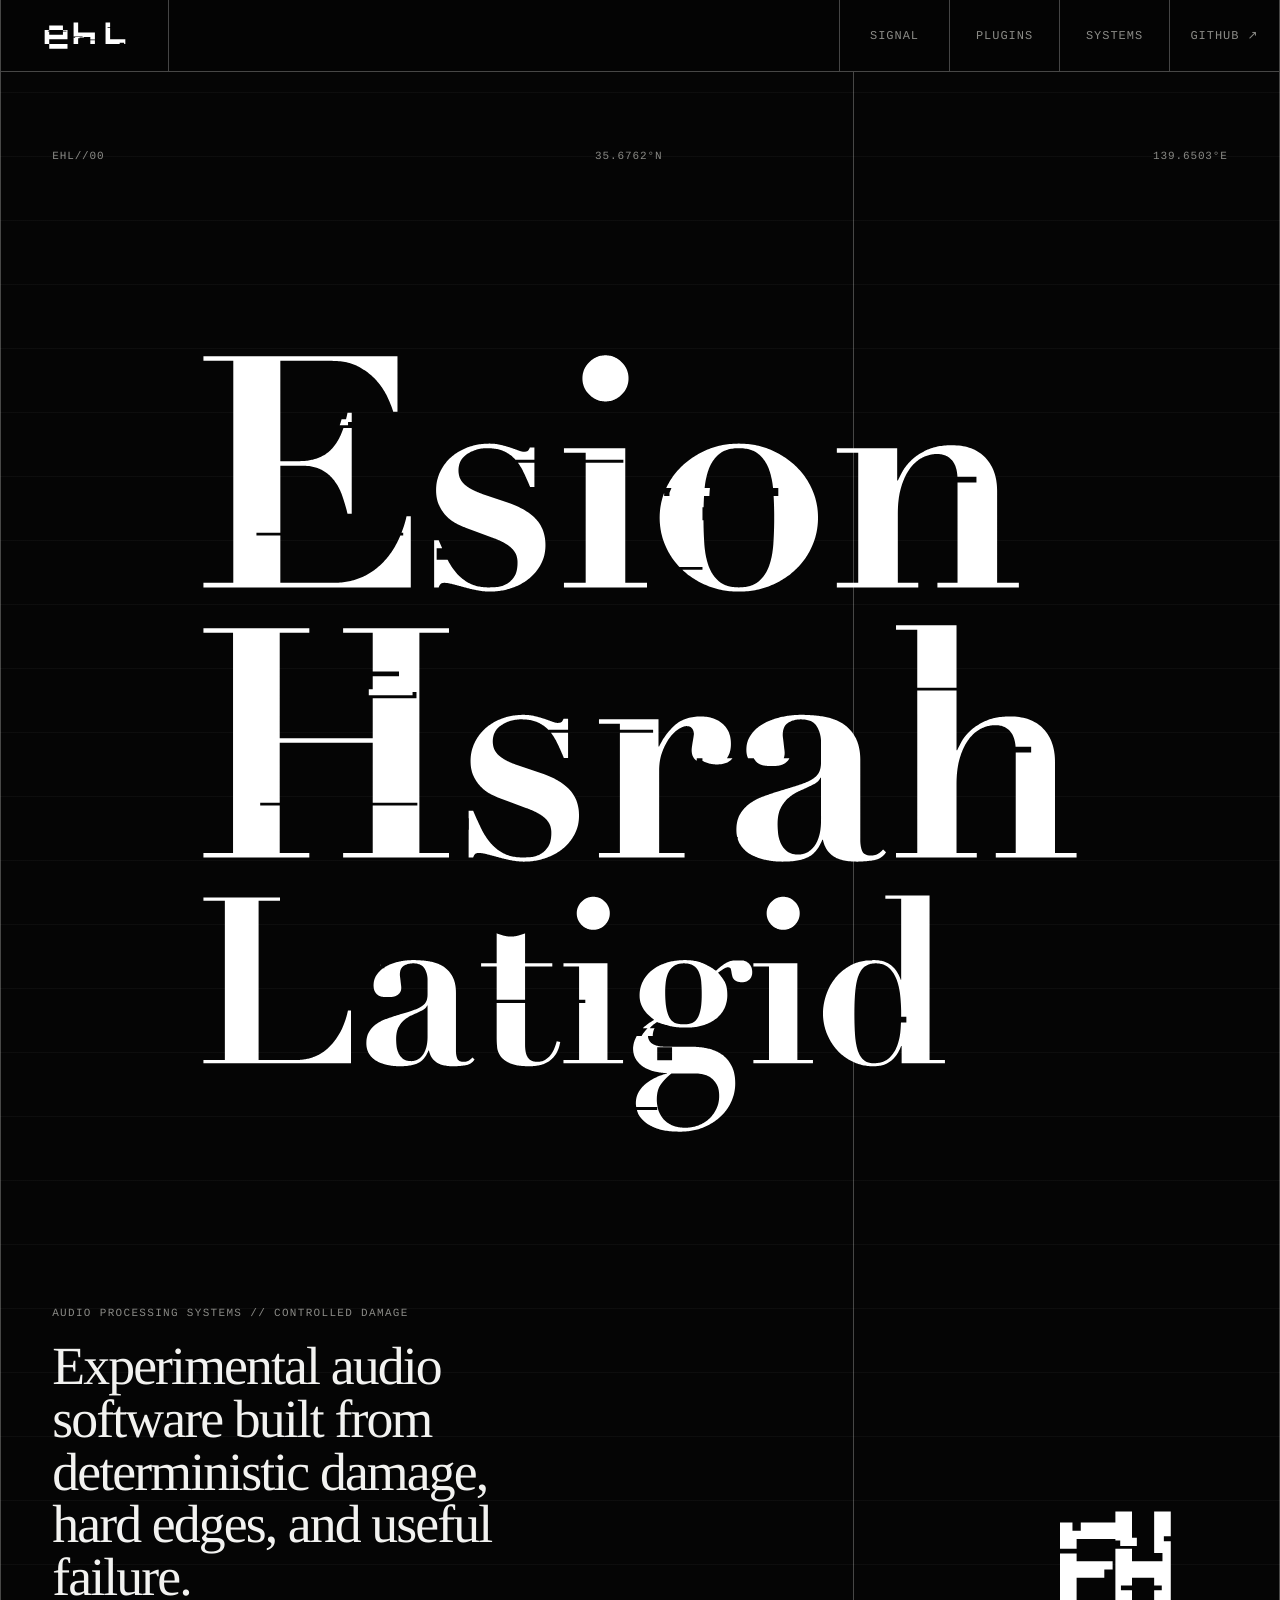
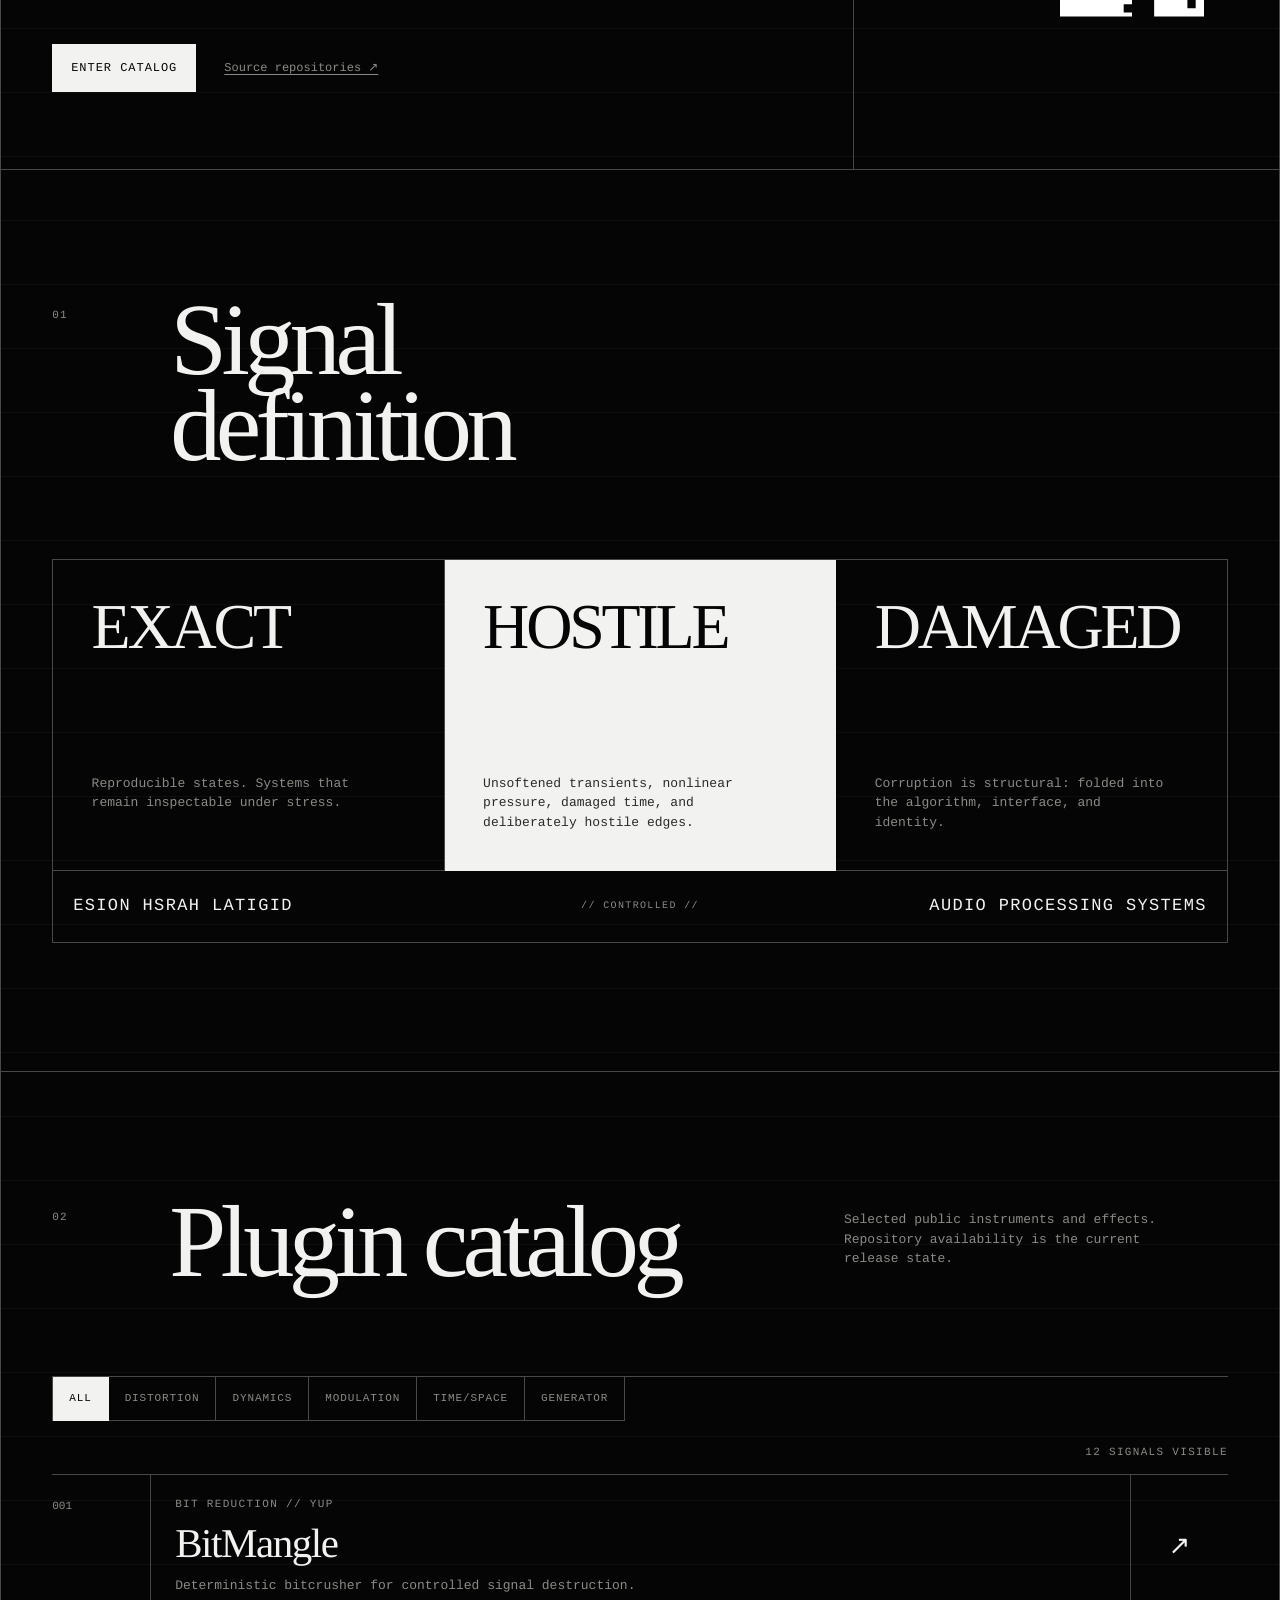
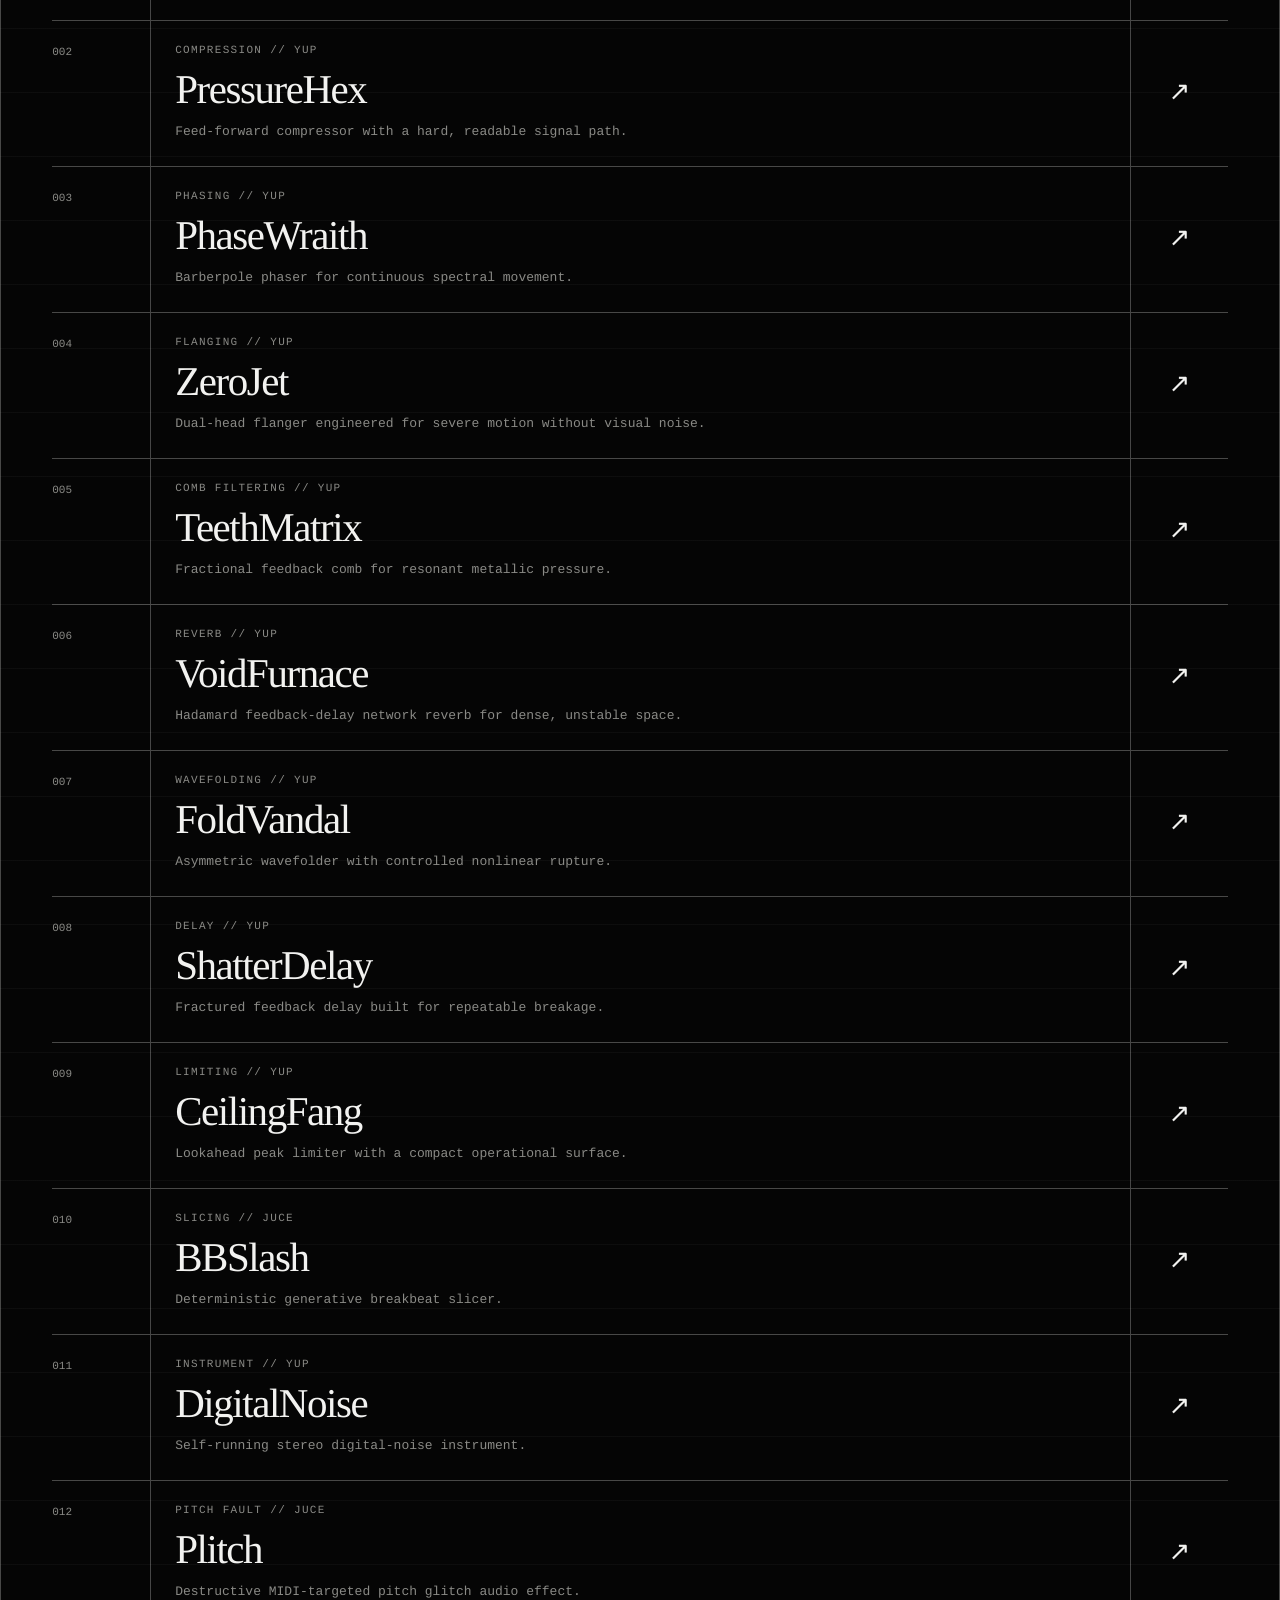
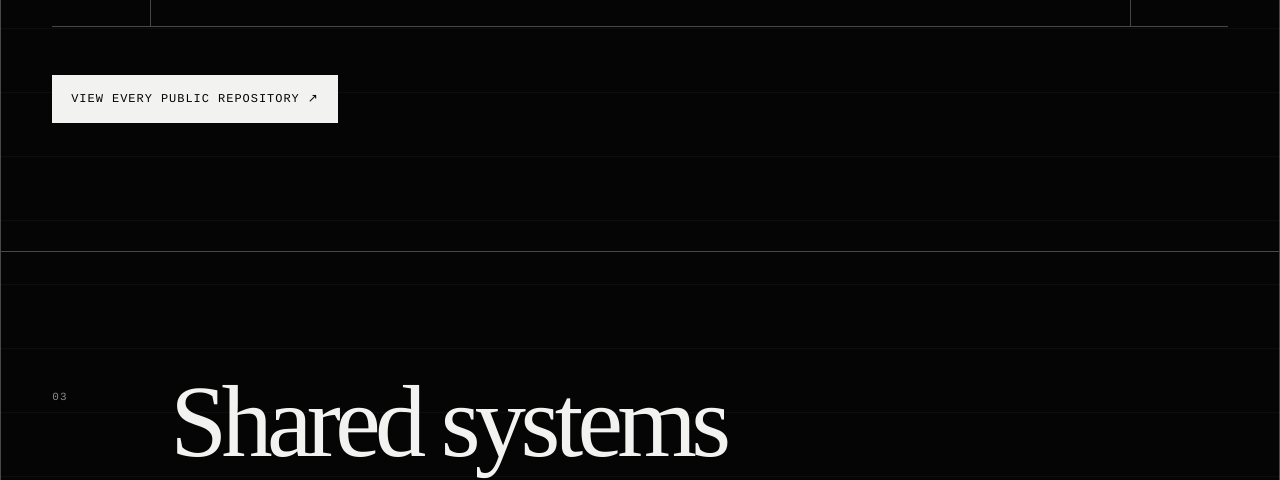
==== commit e19c3105: "Remove internal etymology from public copy" ====
--- a/site/index.html
+++ b/site/index.html
@@ -5,9 +5,9 @@
     <meta name="viewport" content="width=device-width, initial-scale=1">
     <meta name="theme-color" content="#050505">
     <meta name="color-scheme" content="dark">
-    <meta name="description" content="EsionHsrahLatigid builds precise, hostile audio tools for digital harsh noise.">
+    <meta name="description" content="EsionHsrahLatigid builds precise, hostile audio tools for controlled signal damage.">
     <meta property="og:type" content="website">
-    <meta property="og:title" content="EsionHsrahLatigid — Digital Harsh Noise">
+    <meta property="og:title" content="EsionHsrahLatigid — Audio Processing Systems">
     <meta property="og:description" content="Experimental audio software. Monochrome systems. Controlled damage.">
     <meta property="og:url" content="https://esionhsrahlatigid.github.io/">
     <meta property="og:image" content="https://esionhsrahlatigid.github.io/assets/social/ehl-social-preview.png">
@@ -18,7 +18,7 @@
     <link rel="icon" href="assets/logos/logo-symbol-white.svg" type="image/svg+xml">
     <link rel="manifest" href="site.webmanifest">
     <link rel="stylesheet" href="styles.css">
-    <title>EsionHsrahLatigid — Digital Harsh Noise</title>
+    <title>EsionHsrahLatigid — Audio Processing Systems</title>
   </head>
   <body>
     <a class="skip-link" href="#main">Skip to content</a>
@@ -50,7 +50,7 @@
         <h1 id="hero-title" class="visually-hidden">EsionHsrahLatigid</h1>
 
         <div class="hero-copy">
-          <p class="eyebrow"><span>Digital Harsh Noise //</span> <span>Audio Processing Systems</span></p>
+          <p class="eyebrow"><span>Audio Processing Systems //</span> <span>Controlled Damage</span></p>
           <p class="hero-statement">
             Experimental audio software built from deterministic damage,
             hard edges, and useful failure.
@@ -74,23 +74,23 @@
 
         <div class="signal-grid">
           <article>
-            <p class="signal-word">DIGITAL</p>
-            <p>Exact states. Reproducible faults. Systems that remain inspectable under stress.</p>
+            <p class="signal-word">EXACT</p>
+            <p>Reproducible states. Systems that remain inspectable under stress.</p>
           </article>
           <article>
-            <p class="signal-word">HARSH</p>
+            <p class="signal-word">HOSTILE</p>
             <p>Unsoftened transients, nonlinear pressure, damaged time, and deliberately hostile edges.</p>
           </article>
           <article>
-            <p class="signal-word">NOISE</p>
-            <p>Not decoration. Noise is structure: folded into the algorithm, interface, and identity.</p>
-          </article>
-        </div>
-
-        <div class="reverse-line" aria-label="Digital Harsh Noise reversed becomes Esion Hsrah Latigid">
-          <span>DIGITAL HARSH NOISE</span>
-          <span aria-hidden="true">→ REVERSE →</span>
+            <p class="signal-word">DAMAGED</p>
+            <p>Corruption is structural: folded into the algorithm, interface, and identity.</p>
+          </article>
+        </div>
+
+        <div class="reverse-line" aria-label="Esion Hsrah Latigid identity line">
           <span>ESION HSRAH LATIGID</span>
+          <span aria-hidden="true">// CONTROLLED //</span>
+          <span>AUDIO PROCESSING SYSTEMS</span>
         </div>
       </section>
 
@@ -120,7 +120,7 @@
             <div class="project-copy">
               <p class="project-type">Bit reduction // YUP</p>
               <h3>BitMangle</h3>
-              <p>Deterministic bitcrusher for digital harsh noise.</p>
+              <p>Deterministic bitcrusher for controlled signal destruction.</p>
             </div>
             <a href="https://github.com/EsionHsrahLatigid/BitMangle" aria-label="Open BitMangle repository">↗</a>
           </article>
@@ -267,7 +267,7 @@
 
     <footer class="site-footer">
       <img class="footer-logo" src="assets/logos/logo-symbol-white.svg" alt="" width="48" height="48">
-      <p>ESION HSRAH LATIGID<br>DIGITAL HARSH NOISE</p>
+      <p>ESION HSRAH LATIGID<br>AUDIO PROCESSING SYSTEMS</p>
       <p class="footer-meta">TOKYO // PUBLIC SOURCE // <span id="year">2026</span></p>
     </footer>
 
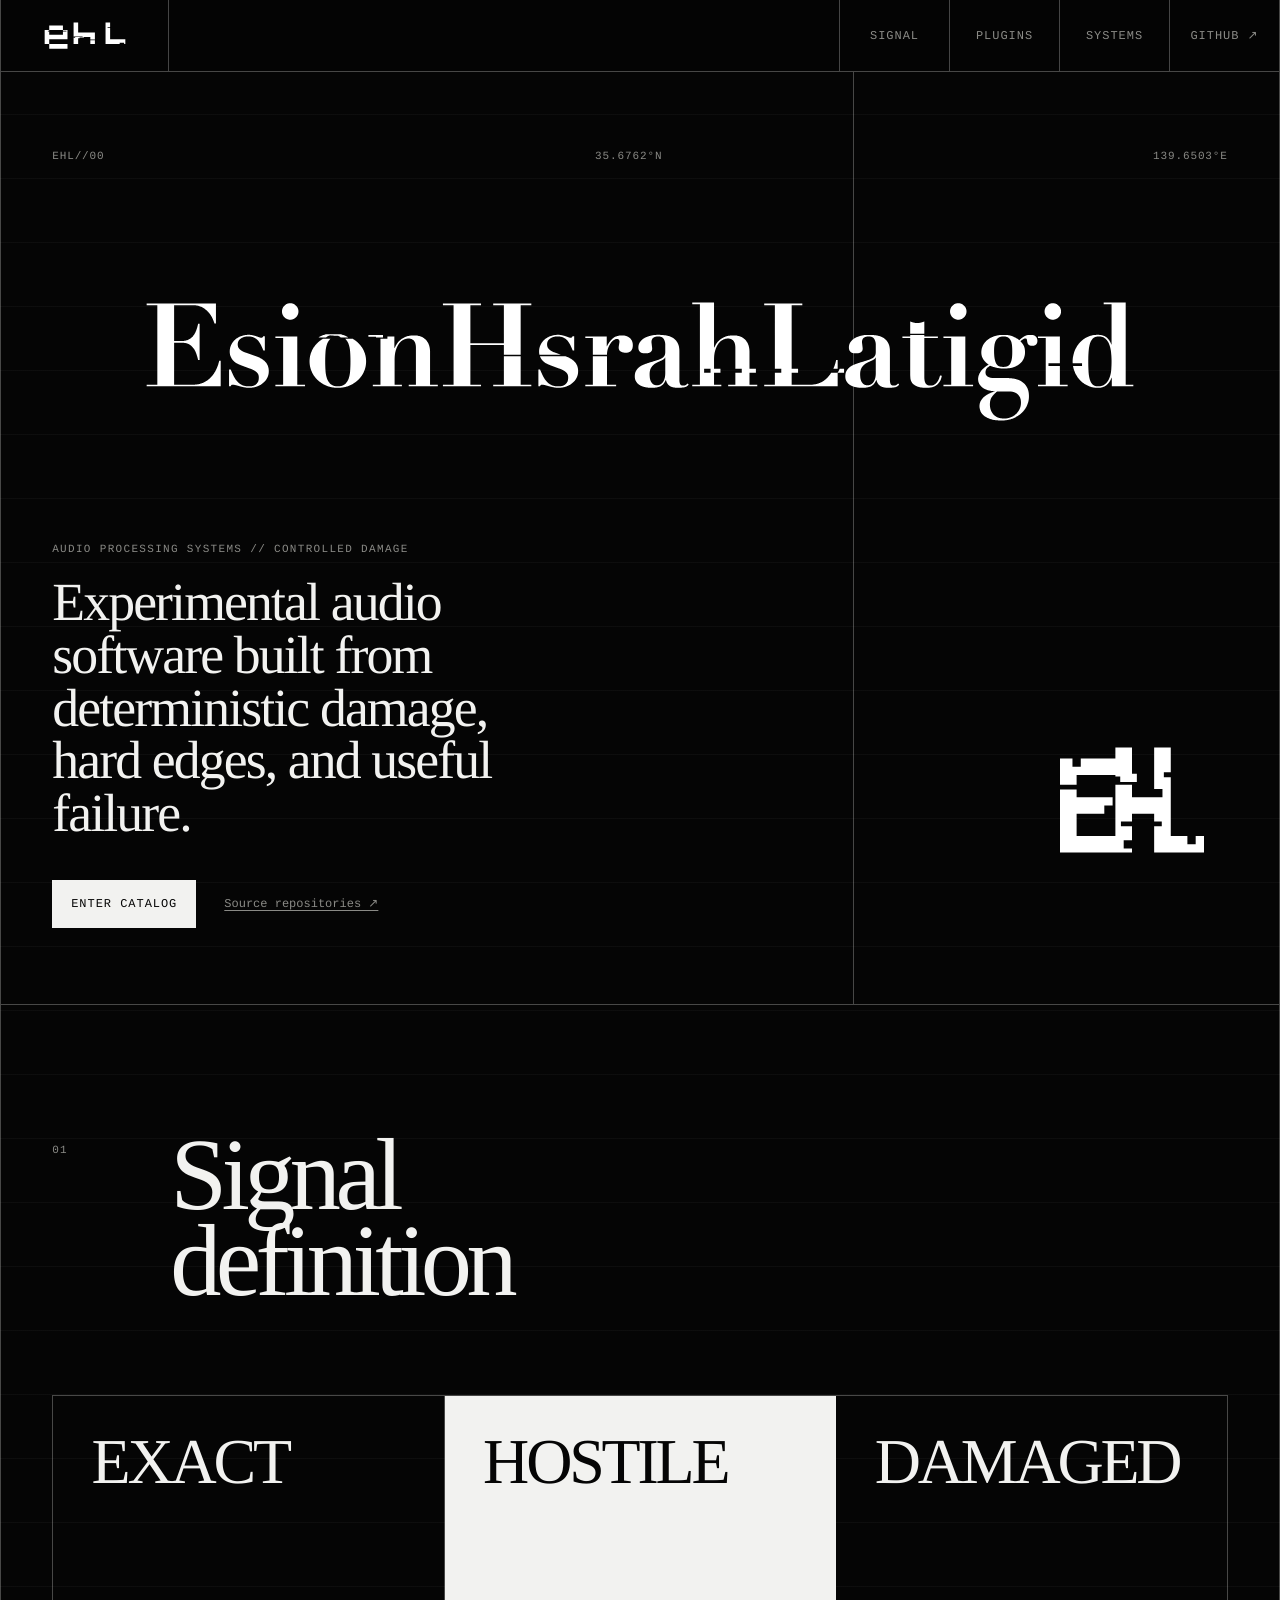
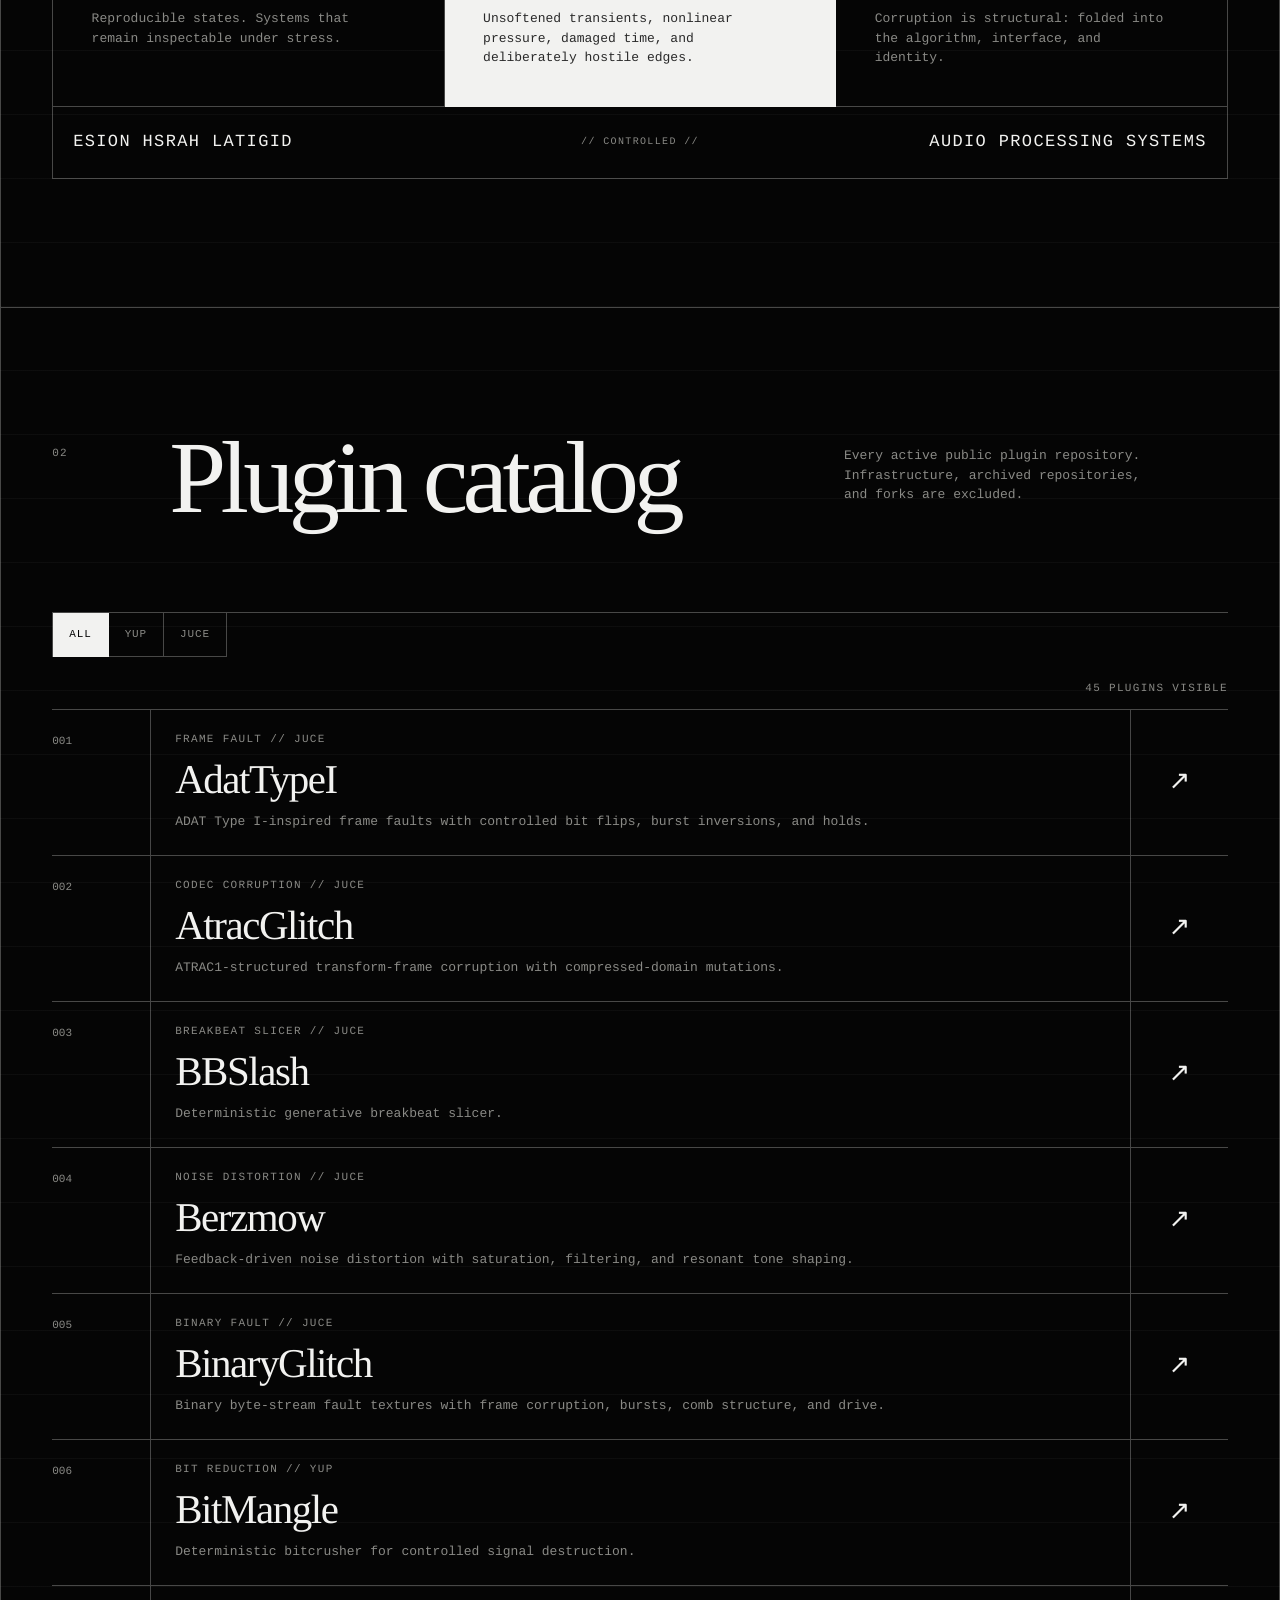
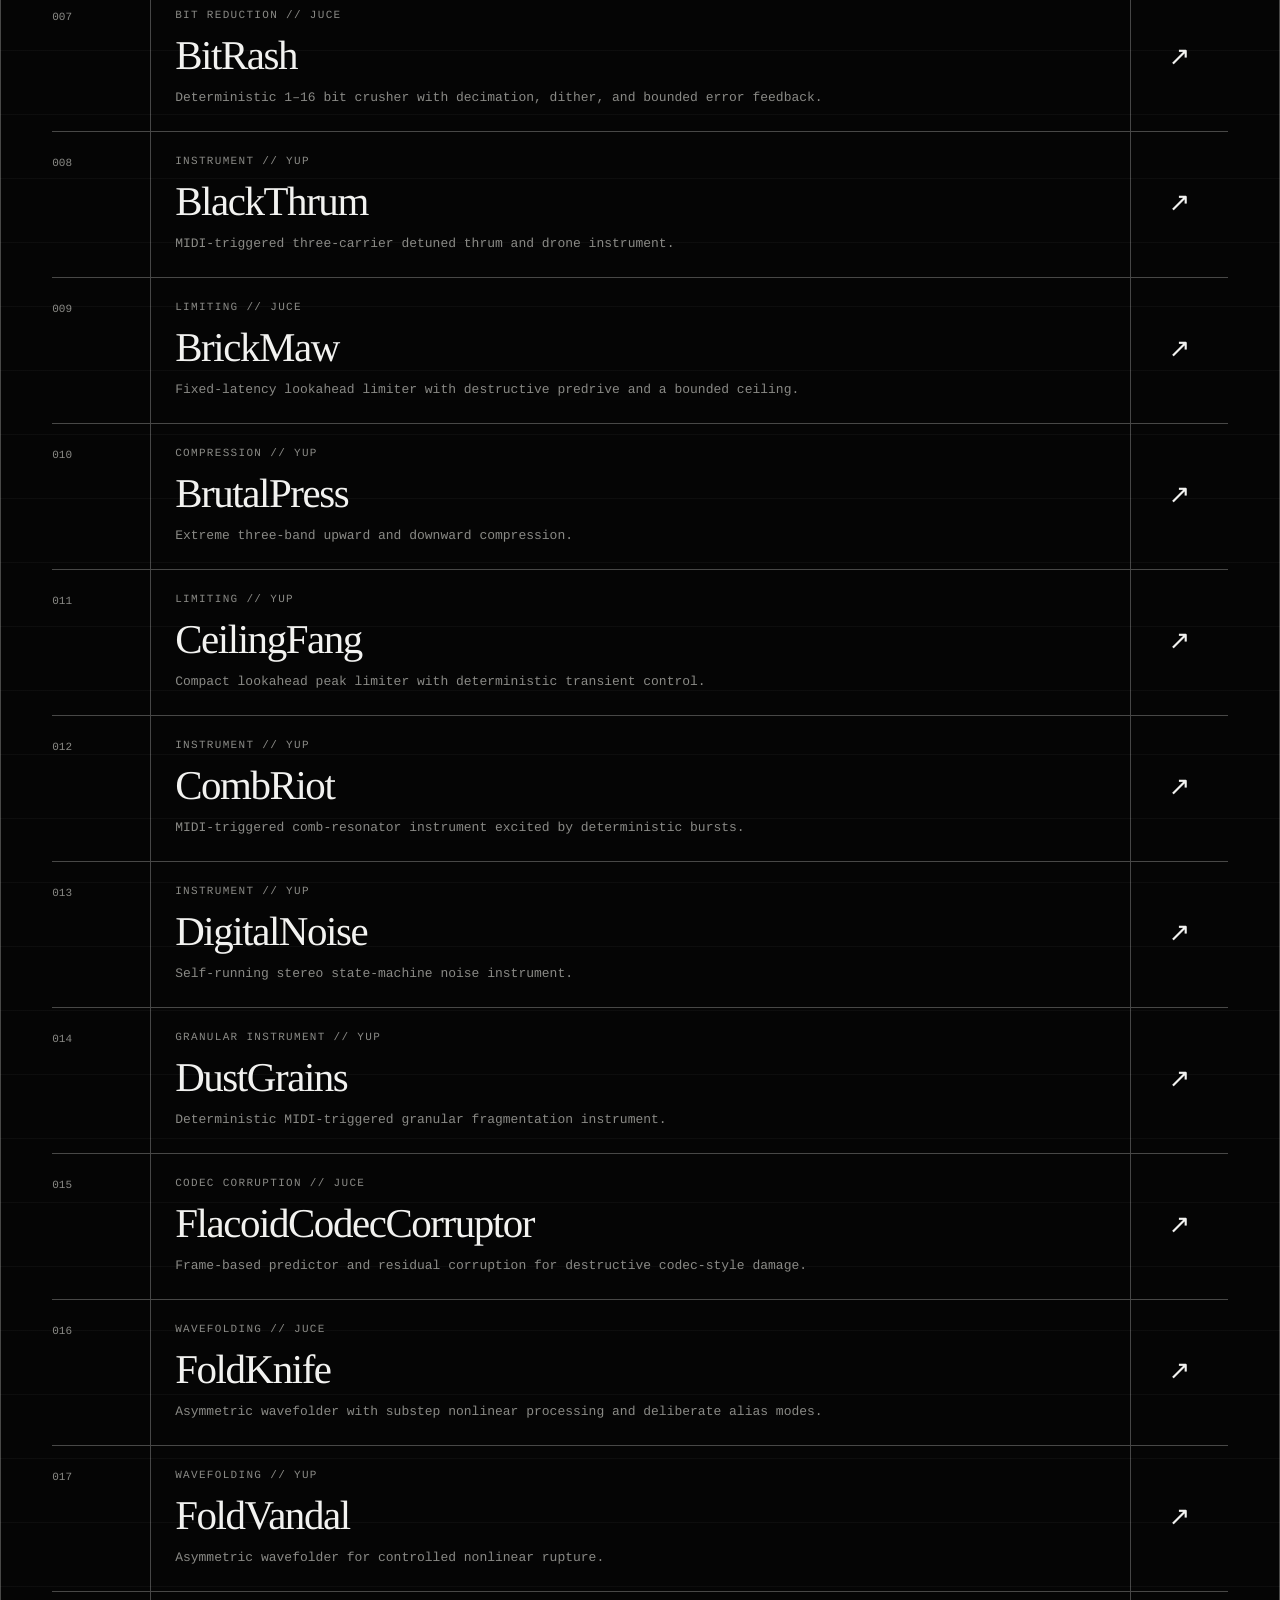
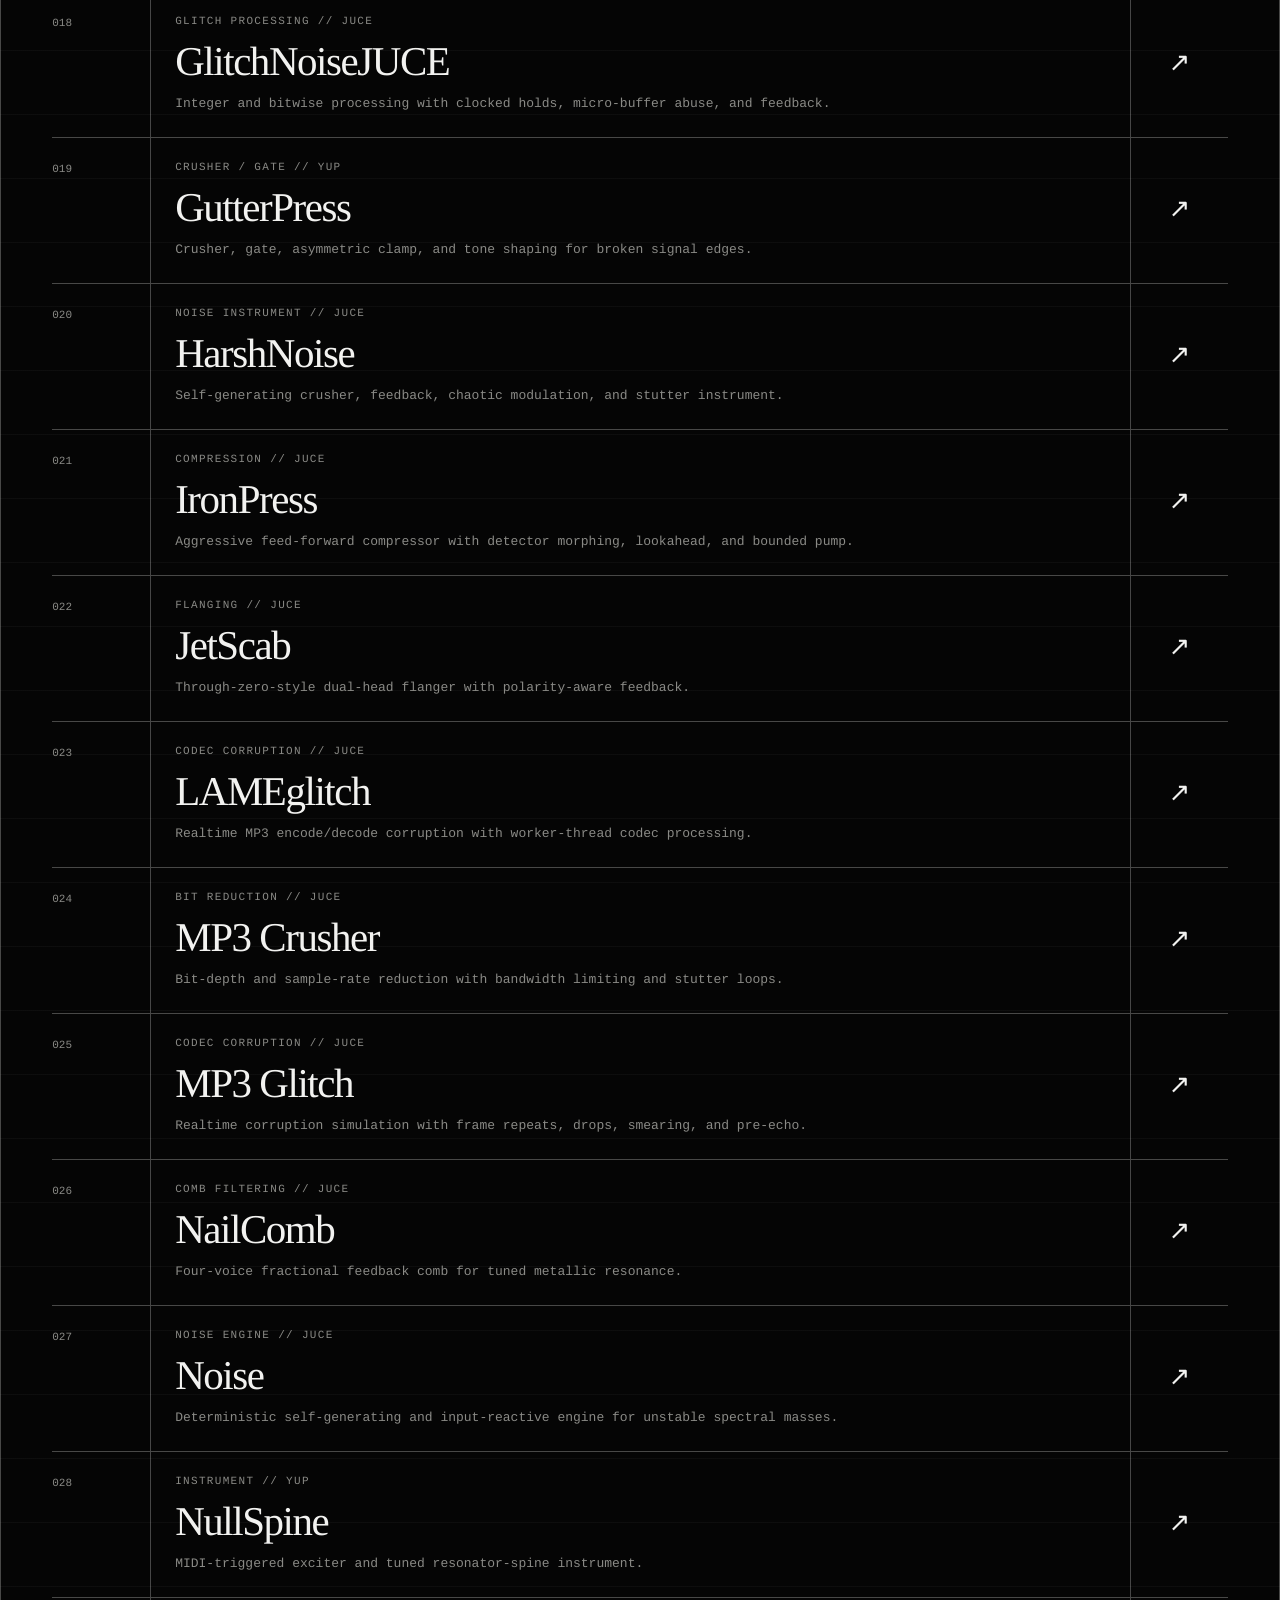
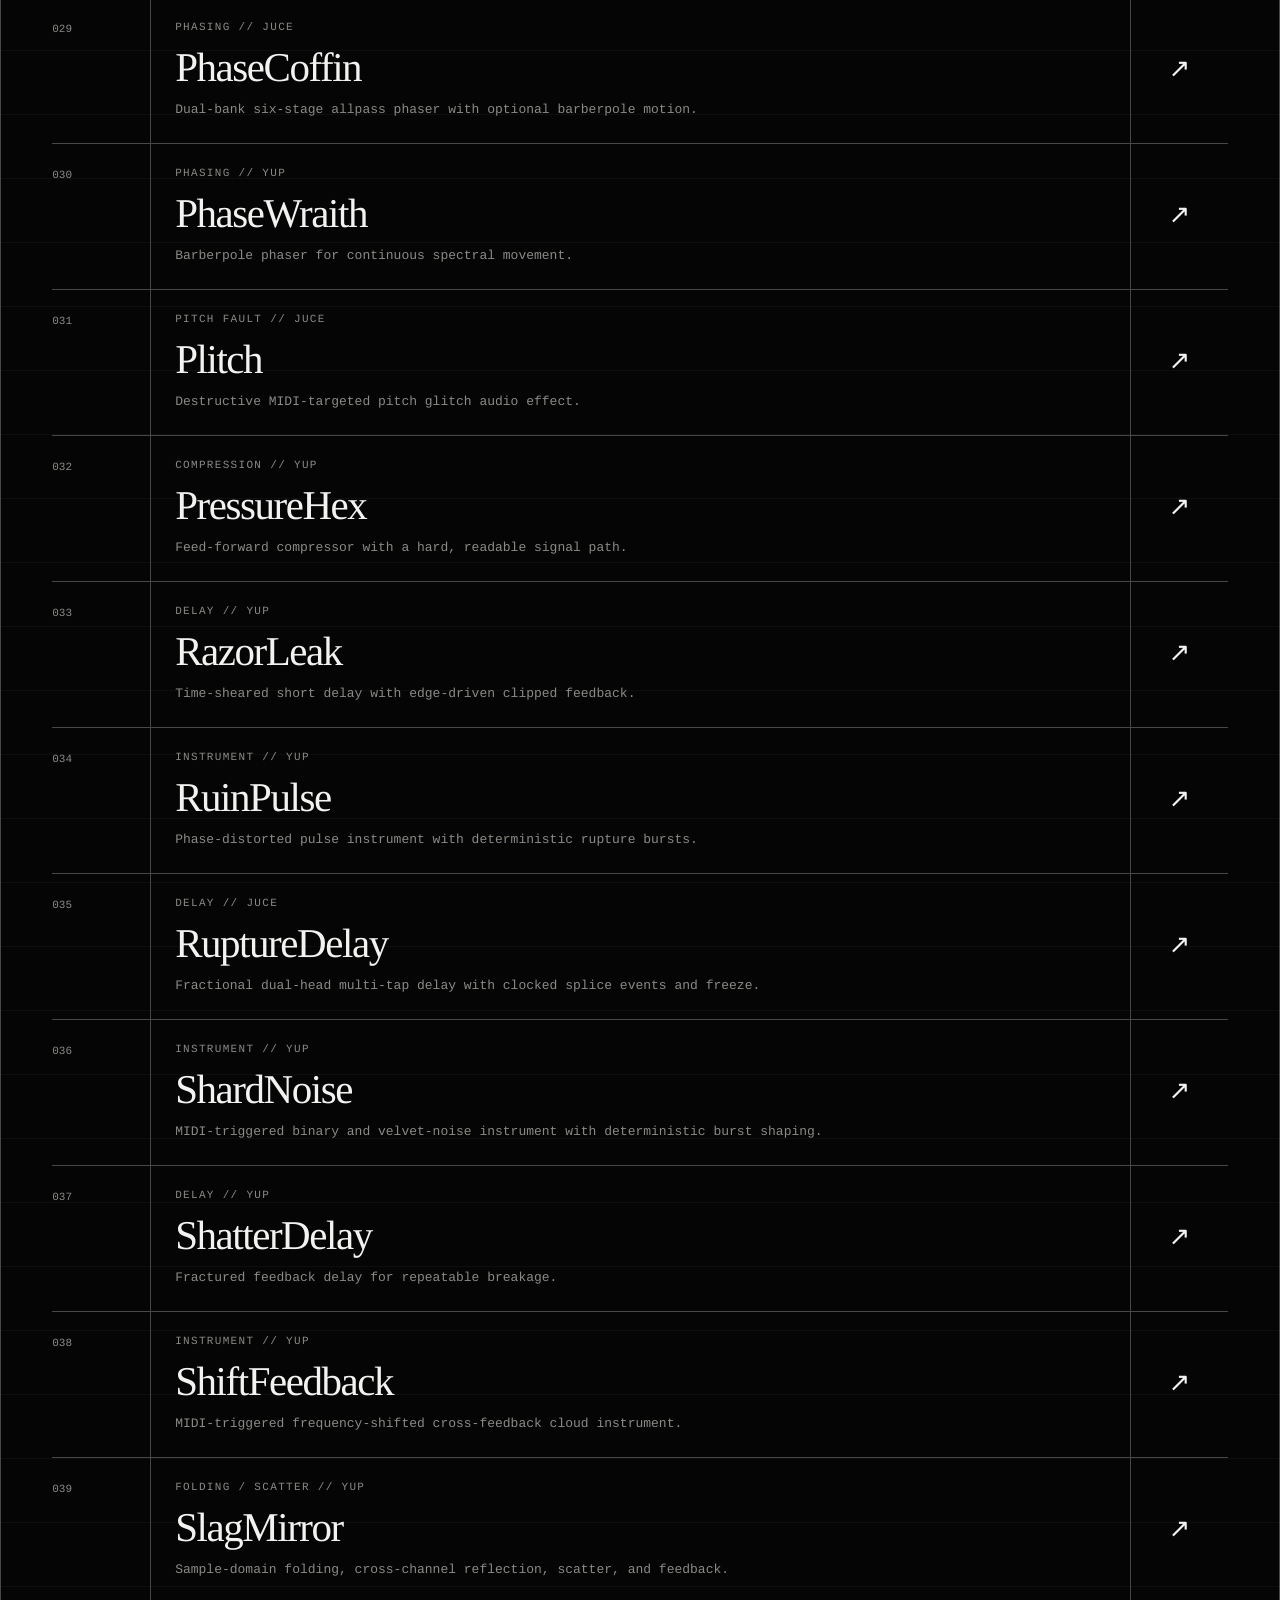
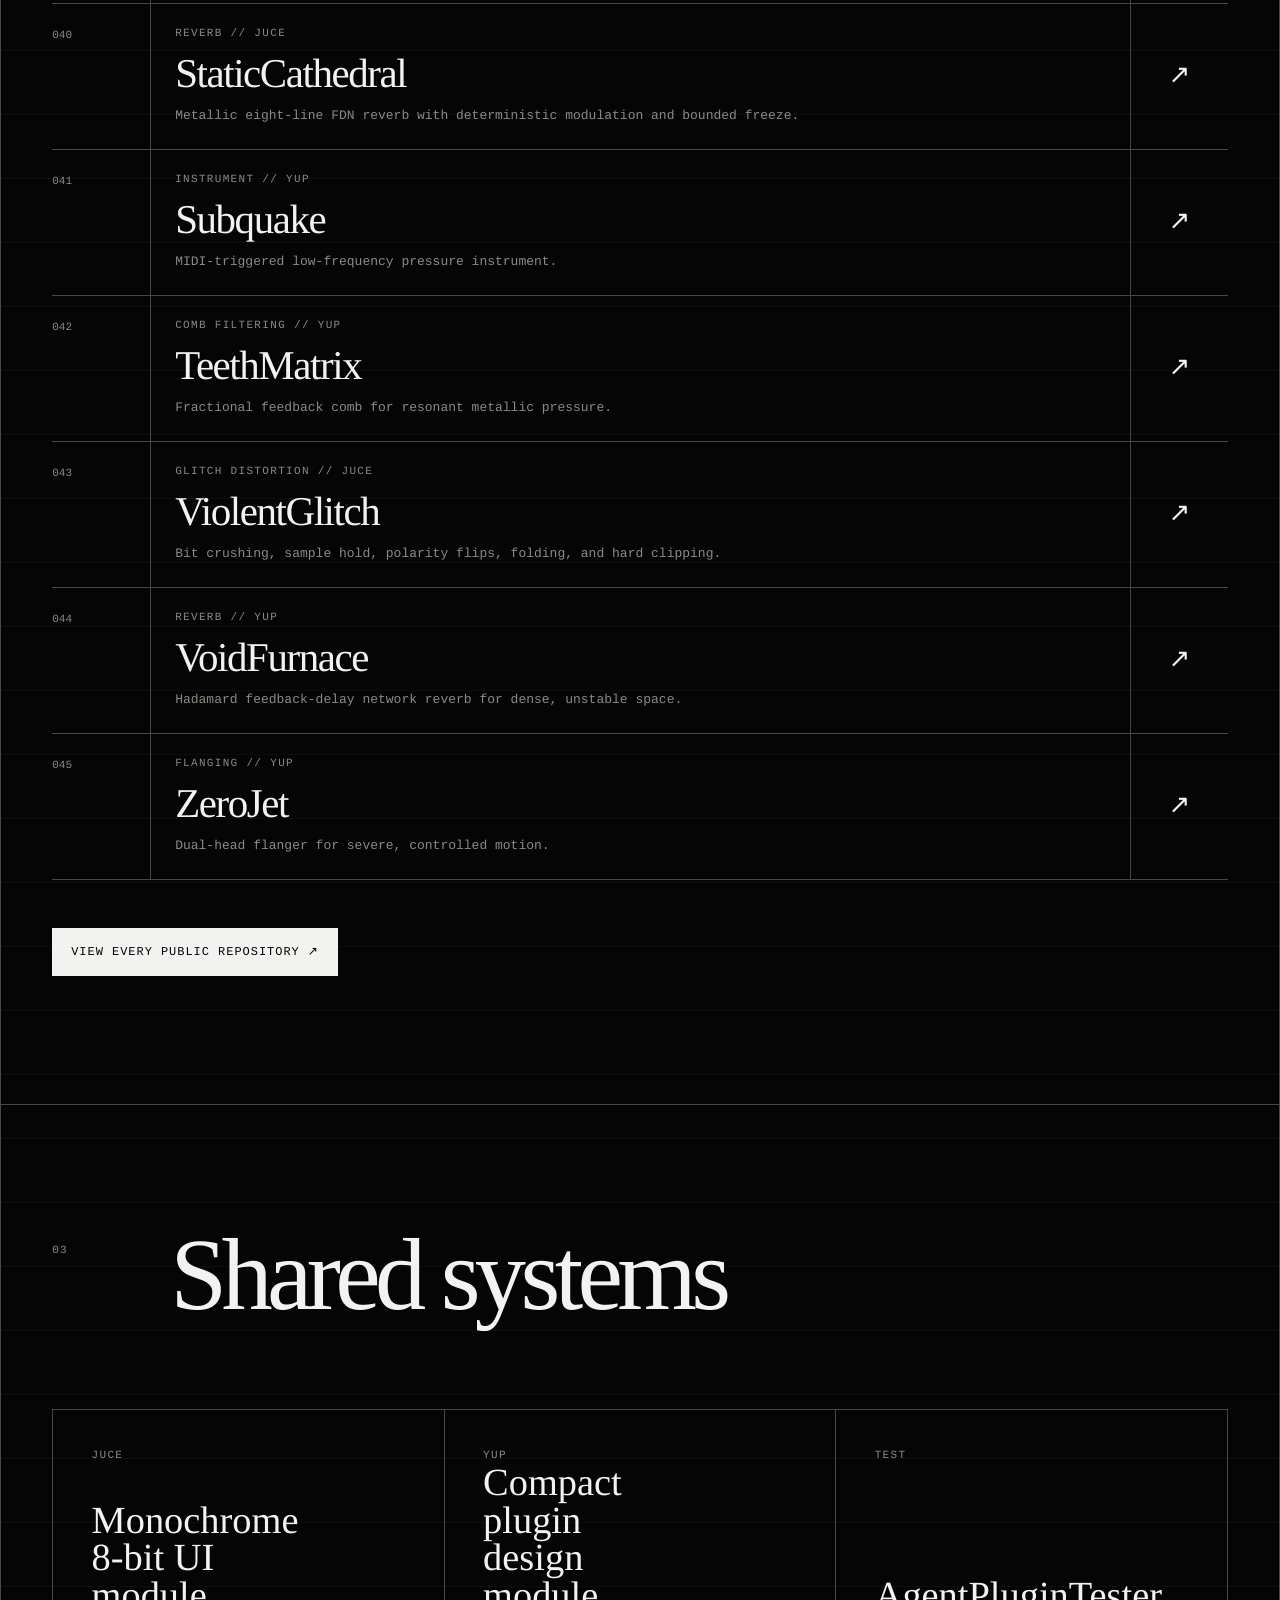
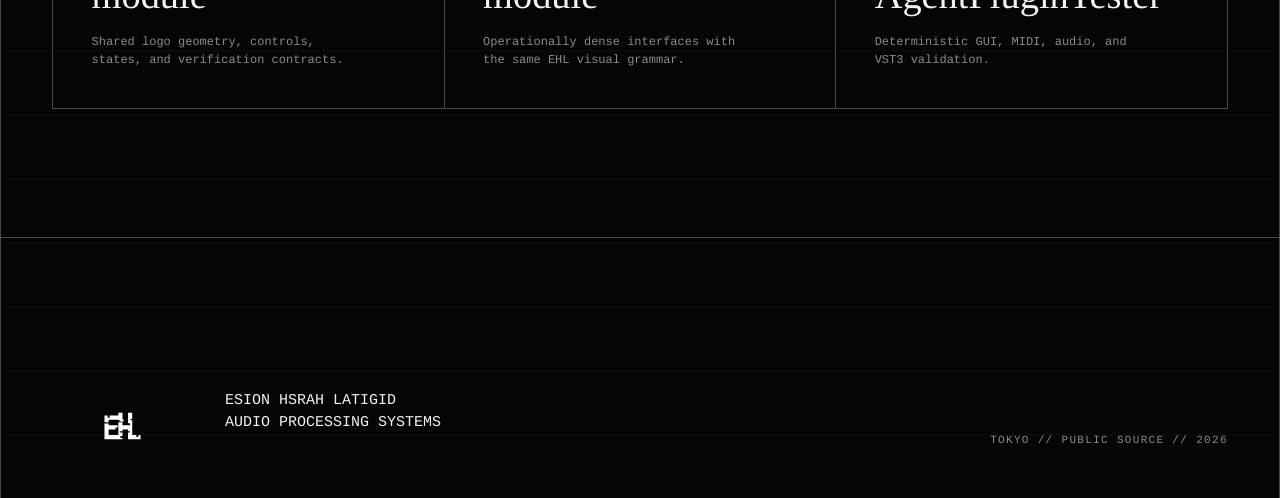
==== commit d8cd4c99: "List every public plugin in catalog" ====
--- a/site/index.html
+++ b/site/index.html
@@ -100,23 +100,70 @@
             <p class="section-number">02</p>
             <h2 id="plugins-title">Plugin catalog</h2>
           </div>
-          <p class="catalog-note">Selected public instruments and effects. Repository availability is the current release state.</p>
+          <p class="catalog-note">Every active public plugin repository. Infrastructure, archived repositories, and forks are excluded.</p>
         </div>
 
         <div class="filters" role="group" aria-label="Filter plugins by category">
           <button class="filter is-active" type="button" data-filter="all" aria-pressed="true">ALL</button>
-          <button class="filter" type="button" data-filter="distortion" aria-pressed="false">DISTORTION</button>
-          <button class="filter" type="button" data-filter="dynamics" aria-pressed="false">DYNAMICS</button>
-          <button class="filter" type="button" data-filter="modulation" aria-pressed="false">MODULATION</button>
-          <button class="filter" type="button" data-filter="time" aria-pressed="false">TIME/SPACE</button>
-          <button class="filter" type="button" data-filter="generator" aria-pressed="false">GENERATOR</button>
-        </div>
-
-        <p class="result-count" aria-live="polite"><span id="visible-count">12</span> signals visible</p>
+          <button class="filter" type="button" data-filter="yup" aria-pressed="false">YUP</button>
+          <button class="filter" type="button" data-filter="juce" aria-pressed="false">JUCE</button>
+        </div>
+
+        <p class="result-count" aria-live="polite"><span id="visible-count">45</span> plugins visible</p>
 
         <div class="project-list">
-          <article class="project" data-category="distortion">
+          <article class="project" data-category="juce">
             <span class="project-index">001</span>
+            <div class="project-copy">
+              <p class="project-type">Frame fault // JUCE</p>
+              <h3>AdatTypeI</h3>
+              <p>ADAT Type I-inspired frame faults with controlled bit flips, burst inversions, and holds.</p>
+            </div>
+            <a href="https://github.com/EsionHsrahLatigid/AdatTypeI" aria-label="Open AdatTypeI repository">↗</a>
+          </article>
+
+          <article class="project" data-category="juce">
+            <span class="project-index">002</span>
+            <div class="project-copy">
+              <p class="project-type">Codec corruption // JUCE</p>
+              <h3>AtracGlitch</h3>
+              <p>ATRAC1-structured transform-frame corruption with compressed-domain mutations.</p>
+            </div>
+            <a href="https://github.com/EsionHsrahLatigid/AtracGlitch" aria-label="Open AtracGlitch repository">↗</a>
+          </article>
+
+          <article class="project" data-category="juce">
+            <span class="project-index">003</span>
+            <div class="project-copy">
+              <p class="project-type">Breakbeat slicer // JUCE</p>
+              <h3>BBSlash</h3>
+              <p>Deterministic generative breakbeat slicer.</p>
+            </div>
+            <a href="https://github.com/EsionHsrahLatigid/BBSlash" aria-label="Open BBSlash repository">↗</a>
+          </article>
+
+          <article class="project" data-category="juce">
+            <span class="project-index">004</span>
+            <div class="project-copy">
+              <p class="project-type">Noise distortion // JUCE</p>
+              <h3>Berzmow</h3>
+              <p>Feedback-driven noise distortion with saturation, filtering, and resonant tone shaping.</p>
+            </div>
+            <a href="https://github.com/EsionHsrahLatigid/berzmow" aria-label="Open Berzmow repository">↗</a>
+          </article>
+
+          <article class="project" data-category="juce">
+            <span class="project-index">005</span>
+            <div class="project-copy">
+              <p class="project-type">Binary fault // JUCE</p>
+              <h3>BinaryGlitch</h3>
+              <p>Binary byte-stream fault textures with frame corruption, bursts, comb structure, and drive.</p>
+            </div>
+            <a href="https://github.com/EsionHsrahLatigid/BinaryGlitch" aria-label="Open BinaryGlitch repository">↗</a>
+          </article>
+
+          <article class="project" data-category="yup">
+            <span class="project-index">006</span>
             <div class="project-copy">
               <p class="project-type">Bit reduction // YUP</p>
               <h3>BitMangle</h3>
@@ -125,8 +172,258 @@
             <a href="https://github.com/EsionHsrahLatigid/BitMangle" aria-label="Open BitMangle repository">↗</a>
           </article>
 
-          <article class="project" data-category="dynamics">
-            <span class="project-index">002</span>
+          <article class="project" data-category="juce">
+            <span class="project-index">007</span>
+            <div class="project-copy">
+              <p class="project-type">Bit reduction // JUCE</p>
+              <h3>BitRash</h3>
+              <p>Deterministic 1–16 bit crusher with decimation, dither, and bounded error feedback.</p>
+            </div>
+            <a href="https://github.com/EsionHsrahLatigid/BitRash" aria-label="Open BitRash repository">↗</a>
+          </article>
+
+          <article class="project" data-category="yup">
+            <span class="project-index">008</span>
+            <div class="project-copy">
+              <p class="project-type">Instrument // YUP</p>
+              <h3>BlackThrum</h3>
+              <p>MIDI-triggered three-carrier detuned thrum and drone instrument.</p>
+            </div>
+            <a href="https://github.com/EsionHsrahLatigid/BlackThrum" aria-label="Open BlackThrum repository">↗</a>
+          </article>
+
+          <article class="project" data-category="juce">
+            <span class="project-index">009</span>
+            <div class="project-copy">
+              <p class="project-type">Limiting // JUCE</p>
+              <h3>BrickMaw</h3>
+              <p>Fixed-latency lookahead limiter with destructive predrive and a bounded ceiling.</p>
+            </div>
+            <a href="https://github.com/EsionHsrahLatigid/BrickMaw" aria-label="Open BrickMaw repository">↗</a>
+          </article>
+
+          <article class="project" data-category="yup">
+            <span class="project-index">010</span>
+            <div class="project-copy">
+              <p class="project-type">Compression // YUP</p>
+              <h3>BrutalPress</h3>
+              <p>Extreme three-band upward and downward compression.</p>
+            </div>
+            <a href="https://github.com/EsionHsrahLatigid/BrutalPress" aria-label="Open BrutalPress repository">↗</a>
+          </article>
+
+          <article class="project" data-category="yup">
+            <span class="project-index">011</span>
+            <div class="project-copy">
+              <p class="project-type">Limiting // YUP</p>
+              <h3>CeilingFang</h3>
+              <p>Compact lookahead peak limiter with deterministic transient control.</p>
+            </div>
+            <a href="https://github.com/EsionHsrahLatigid/CeilingFang" aria-label="Open CeilingFang repository">↗</a>
+          </article>
+
+          <article class="project" data-category="yup">
+            <span class="project-index">012</span>
+            <div class="project-copy">
+              <p class="project-type">Instrument // YUP</p>
+              <h3>CombRiot</h3>
+              <p>MIDI-triggered comb-resonator instrument excited by deterministic bursts.</p>
+            </div>
+            <a href="https://github.com/EsionHsrahLatigid/CombRiot" aria-label="Open CombRiot repository">↗</a>
+          </article>
+
+          <article class="project" data-category="yup">
+            <span class="project-index">013</span>
+            <div class="project-copy">
+              <p class="project-type">Instrument // YUP</p>
+              <h3>DigitalNoise</h3>
+              <p>Self-running stereo state-machine noise instrument.</p>
+            </div>
+            <a href="https://github.com/EsionHsrahLatigid/DigitalNoise" aria-label="Open DigitalNoise repository">↗</a>
+          </article>
+
+          <article class="project" data-category="yup">
+            <span class="project-index">014</span>
+            <div class="project-copy">
+              <p class="project-type">Granular instrument // YUP</p>
+              <h3>DustGrains</h3>
+              <p>Deterministic MIDI-triggered granular fragmentation instrument.</p>
+            </div>
+            <a href="https://github.com/EsionHsrahLatigid/DustGrains" aria-label="Open DustGrains repository">↗</a>
+          </article>
+
+          <article class="project" data-category="juce">
+            <span class="project-index">015</span>
+            <div class="project-copy">
+              <p class="project-type">Codec corruption // JUCE</p>
+              <h3>FlacoidCodecCorruptor</h3>
+              <p>Frame-based predictor and residual corruption for destructive codec-style damage.</p>
+            </div>
+            <a href="https://github.com/EsionHsrahLatigid/FlacoidCodecCorruptor" aria-label="Open FlacoidCodecCorruptor repository">↗</a>
+          </article>
+
+          <article class="project" data-category="juce">
+            <span class="project-index">016</span>
+            <div class="project-copy">
+              <p class="project-type">Wavefolding // JUCE</p>
+              <h3>FoldKnife</h3>
+              <p>Asymmetric wavefolder with substep nonlinear processing and deliberate alias modes.</p>
+            </div>
+            <a href="https://github.com/EsionHsrahLatigid/FoldKnife" aria-label="Open FoldKnife repository">↗</a>
+          </article>
+
+          <article class="project" data-category="yup">
+            <span class="project-index">017</span>
+            <div class="project-copy">
+              <p class="project-type">Wavefolding // YUP</p>
+              <h3>FoldVandal</h3>
+              <p>Asymmetric wavefolder for controlled nonlinear rupture.</p>
+            </div>
+            <a href="https://github.com/EsionHsrahLatigid/FoldVandal" aria-label="Open FoldVandal repository">↗</a>
+          </article>
+
+          <article class="project" data-category="juce">
+            <span class="project-index">018</span>
+            <div class="project-copy">
+              <p class="project-type">Glitch processing // JUCE</p>
+              <h3>GlitchNoiseJUCE</h3>
+              <p>Integer and bitwise processing with clocked holds, micro-buffer abuse, and feedback.</p>
+            </div>
+            <a href="https://github.com/EsionHsrahLatigid/GlitchNoiseJUCE" aria-label="Open GlitchNoiseJUCE repository">↗</a>
+          </article>
+
+          <article class="project" data-category="yup">
+            <span class="project-index">019</span>
+            <div class="project-copy">
+              <p class="project-type">Crusher / gate // YUP</p>
+              <h3>GutterPress</h3>
+              <p>Crusher, gate, asymmetric clamp, and tone shaping for broken signal edges.</p>
+            </div>
+            <a href="https://github.com/EsionHsrahLatigid/GutterPress" aria-label="Open GutterPress repository">↗</a>
+          </article>
+
+          <article class="project" data-category="juce">
+            <span class="project-index">020</span>
+            <div class="project-copy">
+              <p class="project-type">Noise instrument // JUCE</p>
+              <h3>HarshNoise</h3>
+              <p>Self-generating crusher, feedback, chaotic modulation, and stutter instrument.</p>
+            </div>
+            <a href="https://github.com/EsionHsrahLatigid/HarshNoise" aria-label="Open HarshNoise repository">↗</a>
+          </article>
+
+          <article class="project" data-category="juce">
+            <span class="project-index">021</span>
+            <div class="project-copy">
+              <p class="project-type">Compression // JUCE</p>
+              <h3>IronPress</h3>
+              <p>Aggressive feed-forward compressor with detector morphing, lookahead, and bounded pump.</p>
+            </div>
+            <a href="https://github.com/EsionHsrahLatigid/IronPress" aria-label="Open IronPress repository">↗</a>
+          </article>
+
+          <article class="project" data-category="juce">
+            <span class="project-index">022</span>
+            <div class="project-copy">
+              <p class="project-type">Flanging // JUCE</p>
+              <h3>JetScab</h3>
+              <p>Through-zero-style dual-head flanger with polarity-aware feedback.</p>
+            </div>
+            <a href="https://github.com/EsionHsrahLatigid/JetScab" aria-label="Open JetScab repository">↗</a>
+          </article>
+
+          <article class="project" data-category="juce">
+            <span class="project-index">023</span>
+            <div class="project-copy">
+              <p class="project-type">Codec corruption // JUCE</p>
+              <h3>LAMEglitch</h3>
+              <p>Realtime MP3 encode/decode corruption with worker-thread codec processing.</p>
+            </div>
+            <a href="https://github.com/EsionHsrahLatigid/LAMEglitch" aria-label="Open LAMEglitch repository">↗</a>
+          </article>
+
+          <article class="project" data-category="juce">
+            <span class="project-index">024</span>
+            <div class="project-copy">
+              <p class="project-type">Bit reduction // JUCE</p>
+              <h3>MP3 Crusher</h3>
+              <p>Bit-depth and sample-rate reduction with bandwidth limiting and stutter loops.</p>
+            </div>
+            <a href="https://github.com/EsionHsrahLatigid/mp3crusher" aria-label="Open MP3 Crusher repository">↗</a>
+          </article>
+
+          <article class="project" data-category="juce">
+            <span class="project-index">025</span>
+            <div class="project-copy">
+              <p class="project-type">Codec corruption // JUCE</p>
+              <h3>MP3 Glitch</h3>
+              <p>Realtime corruption simulation with frame repeats, drops, smearing, and pre-echo.</p>
+            </div>
+            <a href="https://github.com/EsionHsrahLatigid/mp3glitch" aria-label="Open MP3 Glitch repository">↗</a>
+          </article>
+
+          <article class="project" data-category="juce">
+            <span class="project-index">026</span>
+            <div class="project-copy">
+              <p class="project-type">Comb filtering // JUCE</p>
+              <h3>NailComb</h3>
+              <p>Four-voice fractional feedback comb for tuned metallic resonance.</p>
+            </div>
+            <a href="https://github.com/EsionHsrahLatigid/NailComb" aria-label="Open NailComb repository">↗</a>
+          </article>
+
+          <article class="project" data-category="juce">
+            <span class="project-index">027</span>
+            <div class="project-copy">
+              <p class="project-type">Noise engine // JUCE</p>
+              <h3>Noise</h3>
+              <p>Deterministic self-generating and input-reactive engine for unstable spectral masses.</p>
+            </div>
+            <a href="https://github.com/EsionHsrahLatigid/Noise" aria-label="Open Noise repository">↗</a>
+          </article>
+
+          <article class="project" data-category="yup">
+            <span class="project-index">028</span>
+            <div class="project-copy">
+              <p class="project-type">Instrument // YUP</p>
+              <h3>NullSpine</h3>
+              <p>MIDI-triggered exciter and tuned resonator-spine instrument.</p>
+            </div>
+            <a href="https://github.com/EsionHsrahLatigid/NullSpine" aria-label="Open NullSpine repository">↗</a>
+          </article>
+
+          <article class="project" data-category="juce">
+            <span class="project-index">029</span>
+            <div class="project-copy">
+              <p class="project-type">Phasing // JUCE</p>
+              <h3>PhaseCoffin</h3>
+              <p>Dual-bank six-stage allpass phaser with optional barberpole motion.</p>
+            </div>
+            <a href="https://github.com/EsionHsrahLatigid/PhaseCoffin" aria-label="Open PhaseCoffin repository">↗</a>
+          </article>
+
+          <article class="project" data-category="yup">
+            <span class="project-index">030</span>
+            <div class="project-copy">
+              <p class="project-type">Phasing // YUP</p>
+              <h3>PhaseWraith</h3>
+              <p>Barberpole phaser for continuous spectral movement.</p>
+            </div>
+            <a href="https://github.com/EsionHsrahLatigid/PhaseWraith" aria-label="Open PhaseWraith repository">↗</a>
+          </article>
+
+          <article class="project" data-category="juce">
+            <span class="project-index">031</span>
+            <div class="project-copy">
+              <p class="project-type">Pitch fault // JUCE</p>
+              <h3>Plitch</h3>
+              <p>Destructive MIDI-targeted pitch glitch audio effect.</p>
+            </div>
+            <a href="https://github.com/EsionHsrahLatigid/Plitch" aria-label="Open Plitch repository">↗</a>
+          </article>
+
+          <article class="project" data-category="yup">
+            <span class="project-index">032</span>
             <div class="project-copy">
               <p class="project-type">Compression // YUP</p>
               <h3>PressureHex</h3>
@@ -135,28 +432,98 @@
             <a href="https://github.com/EsionHsrahLatigid/PressureHex" aria-label="Open PressureHex repository">↗</a>
           </article>
 
-          <article class="project" data-category="modulation">
-            <span class="project-index">003</span>
-            <div class="project-copy">
-              <p class="project-type">Phasing // YUP</p>
-              <h3>PhaseWraith</h3>
-              <p>Barberpole phaser for continuous spectral movement.</p>
-            </div>
-            <a href="https://github.com/EsionHsrahLatigid/PhaseWraith" aria-label="Open PhaseWraith repository">↗</a>
-          </article>
-
-          <article class="project" data-category="modulation">
-            <span class="project-index">004</span>
-            <div class="project-copy">
-              <p class="project-type">Flanging // YUP</p>
-              <h3>ZeroJet</h3>
-              <p>Dual-head flanger engineered for severe motion without visual noise.</p>
-            </div>
-            <a href="https://github.com/EsionHsrahLatigid/ZeroJet" aria-label="Open ZeroJet repository">↗</a>
-          </article>
-
-          <article class="project" data-category="time">
-            <span class="project-index">005</span>
+          <article class="project" data-category="yup">
+            <span class="project-index">033</span>
+            <div class="project-copy">
+              <p class="project-type">Delay // YUP</p>
+              <h3>RazorLeak</h3>
+              <p>Time-sheared short delay with edge-driven clipped feedback.</p>
+            </div>
+            <a href="https://github.com/EsionHsrahLatigid/RazorLeak" aria-label="Open RazorLeak repository">↗</a>
+          </article>
+
+          <article class="project" data-category="yup">
+            <span class="project-index">034</span>
+            <div class="project-copy">
+              <p class="project-type">Instrument // YUP</p>
+              <h3>RuinPulse</h3>
+              <p>Phase-distorted pulse instrument with deterministic rupture bursts.</p>
+            </div>
+            <a href="https://github.com/EsionHsrahLatigid/RuinPulse" aria-label="Open RuinPulse repository">↗</a>
+          </article>
+
+          <article class="project" data-category="juce">
+            <span class="project-index">035</span>
+            <div class="project-copy">
+              <p class="project-type">Delay // JUCE</p>
+              <h3>RuptureDelay</h3>
+              <p>Fractional dual-head multi-tap delay with clocked splice events and freeze.</p>
+            </div>
+            <a href="https://github.com/EsionHsrahLatigid/RuptureDelay" aria-label="Open RuptureDelay repository">↗</a>
+          </article>
+
+          <article class="project" data-category="yup">
+            <span class="project-index">036</span>
+            <div class="project-copy">
+              <p class="project-type">Instrument // YUP</p>
+              <h3>ShardNoise</h3>
+              <p>MIDI-triggered binary and velvet-noise instrument with deterministic burst shaping.</p>
+            </div>
+            <a href="https://github.com/EsionHsrahLatigid/ShardNoise" aria-label="Open ShardNoise repository">↗</a>
+          </article>
+
+          <article class="project" data-category="yup">
+            <span class="project-index">037</span>
+            <div class="project-copy">
+              <p class="project-type">Delay // YUP</p>
+              <h3>ShatterDelay</h3>
+              <p>Fractured feedback delay for repeatable breakage.</p>
+            </div>
+            <a href="https://github.com/EsionHsrahLatigid/ShatterDelay" aria-label="Open ShatterDelay repository">↗</a>
+          </article>
+
+          <article class="project" data-category="yup">
+            <span class="project-index">038</span>
+            <div class="project-copy">
+              <p class="project-type">Instrument // YUP</p>
+              <h3>ShiftFeedback</h3>
+              <p>MIDI-triggered frequency-shifted cross-feedback cloud instrument.</p>
+            </div>
+            <a href="https://github.com/EsionHsrahLatigid/ShiftFeedback" aria-label="Open ShiftFeedback repository">↗</a>
+          </article>
+
+          <article class="project" data-category="yup">
+            <span class="project-index">039</span>
+            <div class="project-copy">
+              <p class="project-type">Folding / scatter // YUP</p>
+              <h3>SlagMirror</h3>
+              <p>Sample-domain folding, cross-channel reflection, scatter, and feedback.</p>
+            </div>
+            <a href="https://github.com/EsionHsrahLatigid/SlagMirror" aria-label="Open SlagMirror repository">↗</a>
+          </article>
+
+          <article class="project" data-category="juce">
+            <span class="project-index">040</span>
+            <div class="project-copy">
+              <p class="project-type">Reverb // JUCE</p>
+              <h3>StaticCathedral</h3>
+              <p>Metallic eight-line FDN reverb with deterministic modulation and bounded freeze.</p>
+            </div>
+            <a href="https://github.com/EsionHsrahLatigid/StaticCathedral" aria-label="Open StaticCathedral repository">↗</a>
+          </article>
+
+          <article class="project" data-category="yup">
+            <span class="project-index">041</span>
+            <div class="project-copy">
+              <p class="project-type">Instrument // YUP</p>
+              <h3>Subquake</h3>
+              <p>MIDI-triggered low-frequency pressure instrument.</p>
+            </div>
+            <a href="https://github.com/EsionHsrahLatigid/Subquake" aria-label="Open Subquake repository">↗</a>
+          </article>
+
+          <article class="project" data-category="yup">
+            <span class="project-index">042</span>
             <div class="project-copy">
               <p class="project-type">Comb filtering // YUP</p>
               <h3>TeethMatrix</h3>
@@ -165,8 +532,18 @@
             <a href="https://github.com/EsionHsrahLatigid/TeethMatrix" aria-label="Open TeethMatrix repository">↗</a>
           </article>
 
-          <article class="project" data-category="time">
-            <span class="project-index">006</span>
+          <article class="project" data-category="juce">
+            <span class="project-index">043</span>
+            <div class="project-copy">
+              <p class="project-type">Glitch distortion // JUCE</p>
+              <h3>ViolentGlitch</h3>
+              <p>Bit crushing, sample hold, polarity flips, folding, and hard clipping.</p>
+            </div>
+            <a href="https://github.com/EsionHsrahLatigid/ViolentGlitch" aria-label="Open ViolentGlitch repository">↗</a>
+          </article>
+
+          <article class="project" data-category="yup">
+            <span class="project-index">044</span>
             <div class="project-copy">
               <p class="project-type">Reverb // YUP</p>
               <h3>VoidFurnace</h3>
@@ -175,64 +552,14 @@
             <a href="https://github.com/EsionHsrahLatigid/VoidFurnace" aria-label="Open VoidFurnace repository">↗</a>
           </article>
 
-          <article class="project" data-category="distortion">
-            <span class="project-index">007</span>
-            <div class="project-copy">
-              <p class="project-type">Wavefolding // YUP</p>
-              <h3>FoldVandal</h3>
-              <p>Asymmetric wavefolder with controlled nonlinear rupture.</p>
-            </div>
-            <a href="https://github.com/EsionHsrahLatigid/FoldVandal" aria-label="Open FoldVandal repository">↗</a>
-          </article>
-
-          <article class="project" data-category="time">
-            <span class="project-index">008</span>
-            <div class="project-copy">
-              <p class="project-type">Delay // YUP</p>
-              <h3>ShatterDelay</h3>
-              <p>Fractured feedback delay built for repeatable breakage.</p>
-            </div>
-            <a href="https://github.com/EsionHsrahLatigid/ShatterDelay" aria-label="Open ShatterDelay repository">↗</a>
-          </article>
-
-          <article class="project" data-category="dynamics">
-            <span class="project-index">009</span>
-            <div class="project-copy">
-              <p class="project-type">Limiting // YUP</p>
-              <h3>CeilingFang</h3>
-              <p>Lookahead peak limiter with a compact operational surface.</p>
-            </div>
-            <a href="https://github.com/EsionHsrahLatigid/CeilingFang" aria-label="Open CeilingFang repository">↗</a>
-          </article>
-
-          <article class="project" data-category="generator">
-            <span class="project-index">010</span>
-            <div class="project-copy">
-              <p class="project-type">Slicing // JUCE</p>
-              <h3>BBSlash</h3>
-              <p>Deterministic generative breakbeat slicer.</p>
-            </div>
-            <a href="https://github.com/EsionHsrahLatigid/BBSlash" aria-label="Open BBSlash repository">↗</a>
-          </article>
-
-          <article class="project" data-category="generator">
-            <span class="project-index">011</span>
-            <div class="project-copy">
-              <p class="project-type">Instrument // YUP</p>
-              <h3>DigitalNoise</h3>
-              <p>Self-running stereo digital-noise instrument.</p>
-            </div>
-            <a href="https://github.com/EsionHsrahLatigid/DigitalNoise" aria-label="Open DigitalNoise repository">↗</a>
-          </article>
-
-          <article class="project" data-category="distortion">
-            <span class="project-index">012</span>
-            <div class="project-copy">
-              <p class="project-type">Pitch fault // JUCE</p>
-              <h3>Plitch</h3>
-              <p>Destructive MIDI-targeted pitch glitch audio effect.</p>
-            </div>
-            <a href="https://github.com/EsionHsrahLatigid/Plitch" aria-label="Open Plitch repository">↗</a>
+          <article class="project" data-category="yup">
+            <span class="project-index">045</span>
+            <div class="project-copy">
+              <p class="project-type">Flanging // YUP</p>
+              <h3>ZeroJet</h3>
+              <p>Dual-head flanger for severe, controlled motion.</p>
+            </div>
+            <a href="https://github.com/EsionHsrahLatigid/ZeroJet" aria-label="Open ZeroJet repository">↗</a>
           </article>
         </div>
 
--- a/site/styles.css
+++ b/site/styles.css
@@ -445,6 +445,7 @@
 
 .project h3 {
   margin: 0;
+  overflow-wrap: anywhere;
   font-family: var(--serif);
   font-size: clamp(28px, 3.2vw, 48px);
   font-weight: 400;
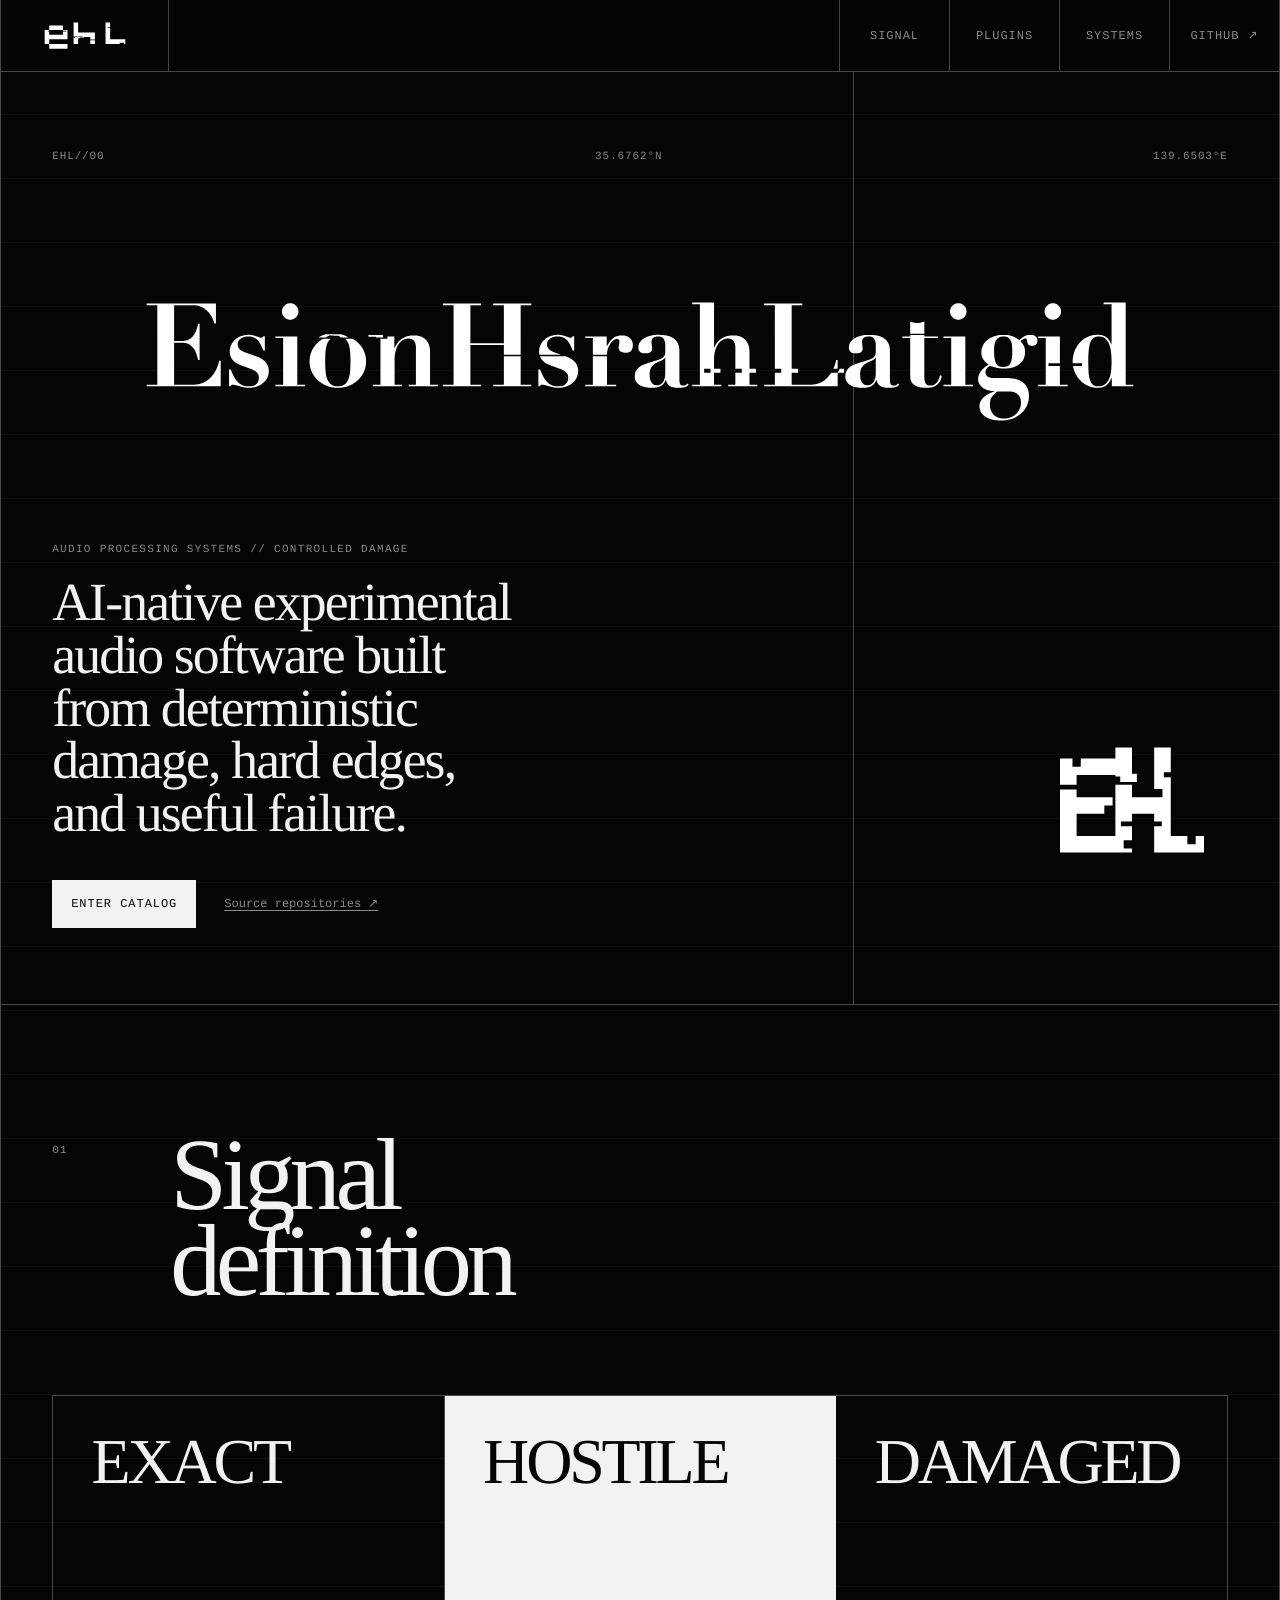
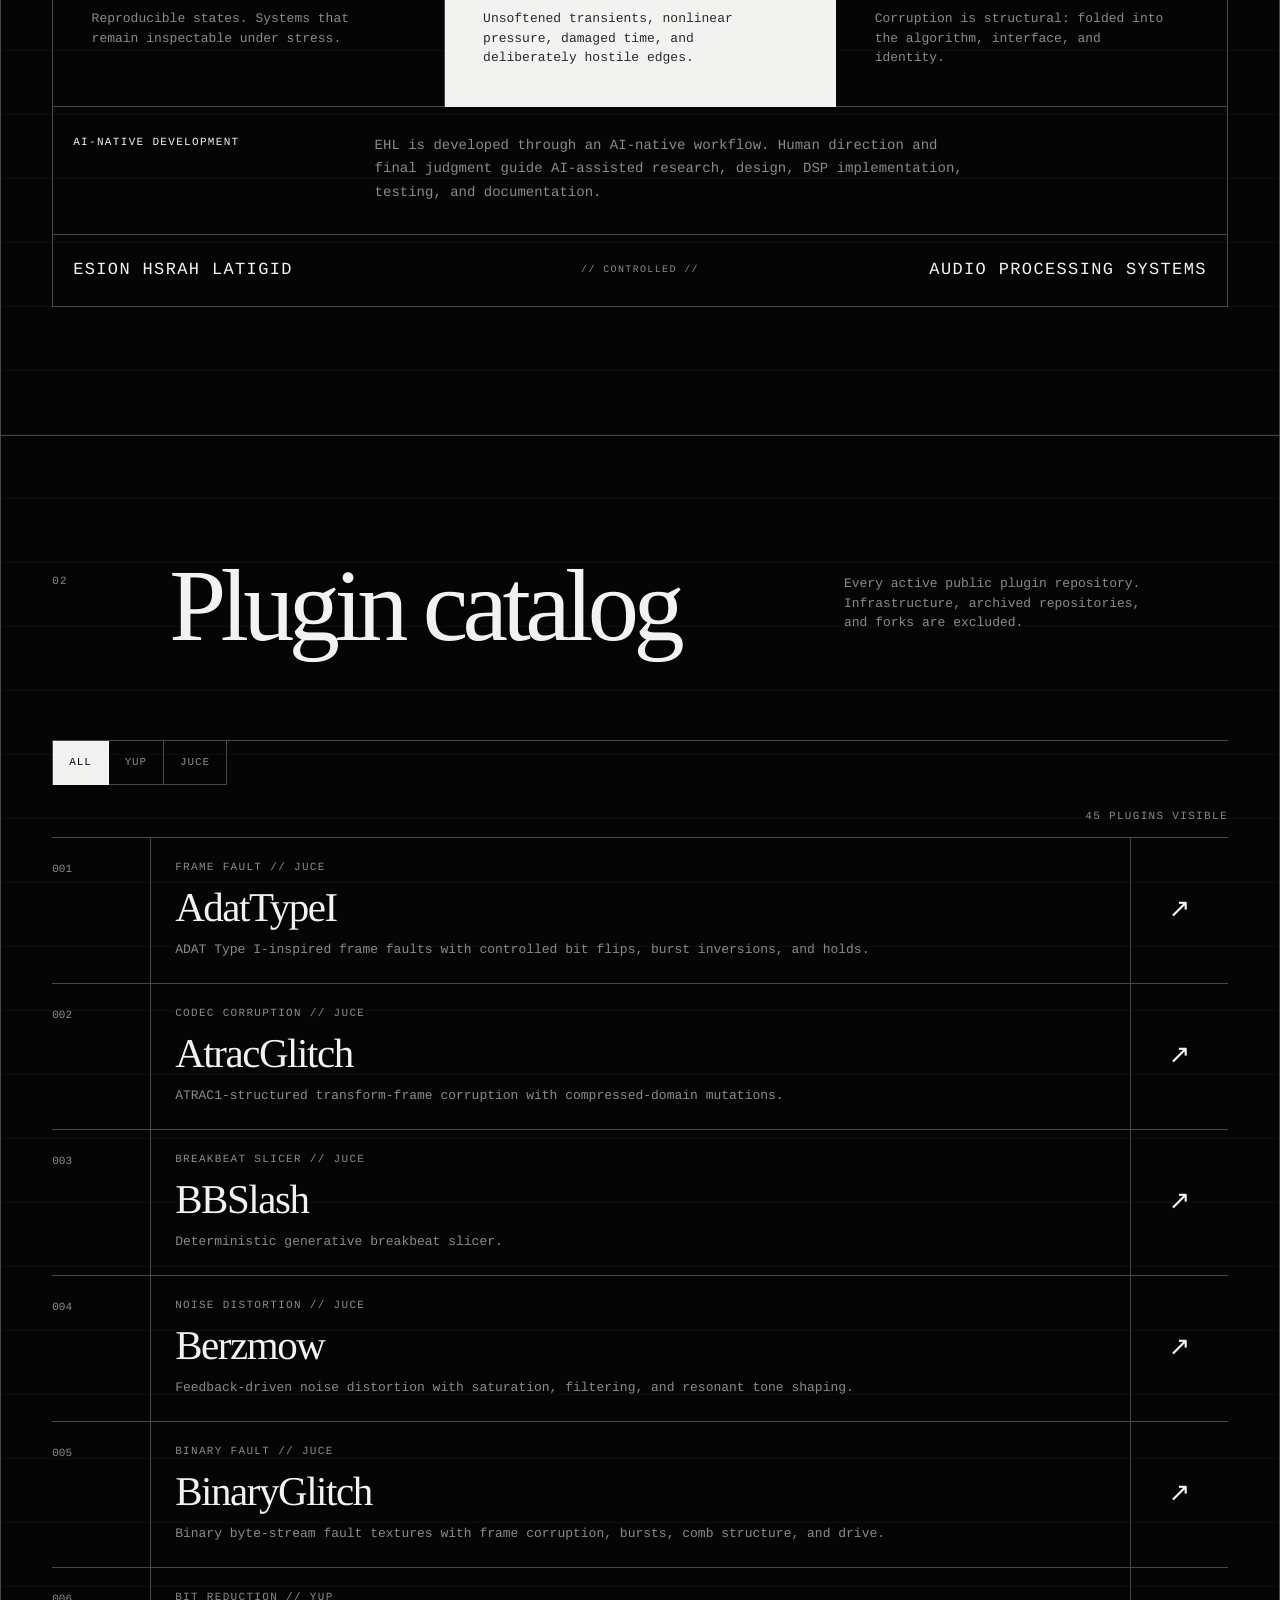
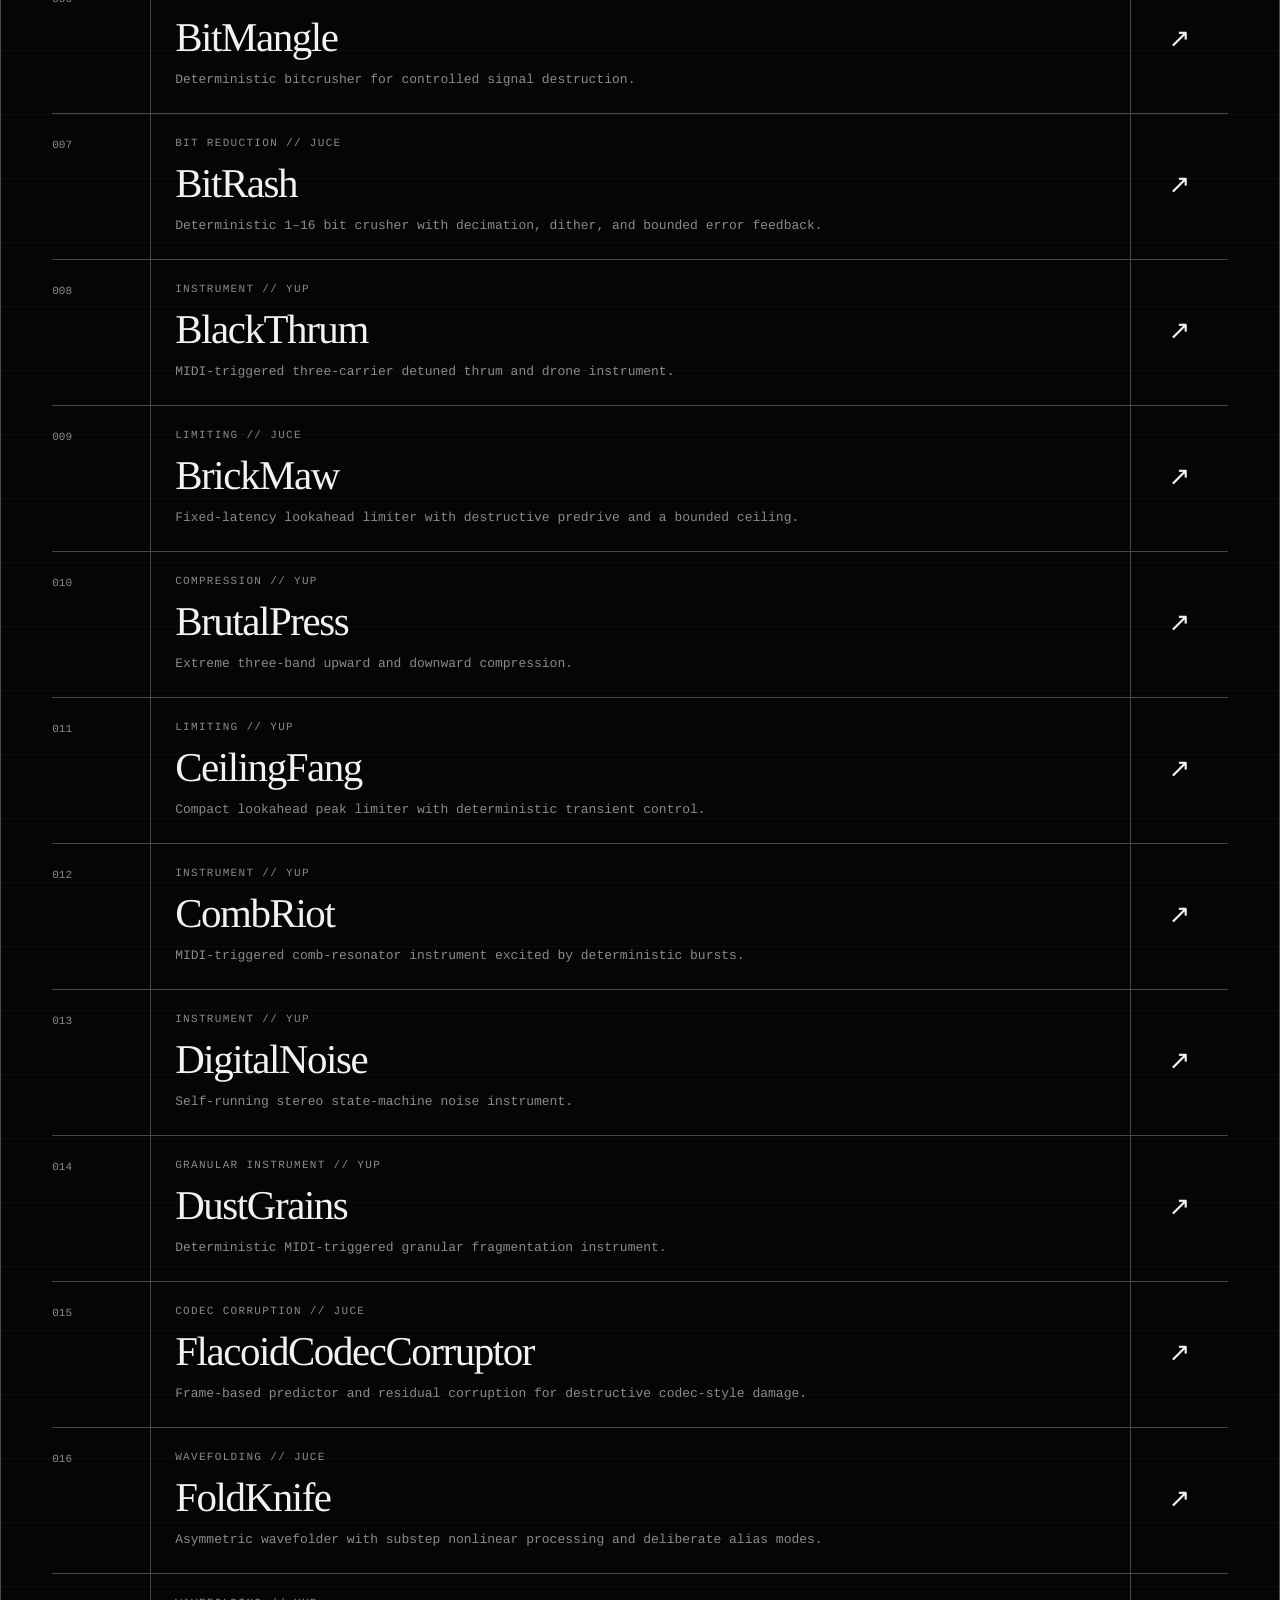
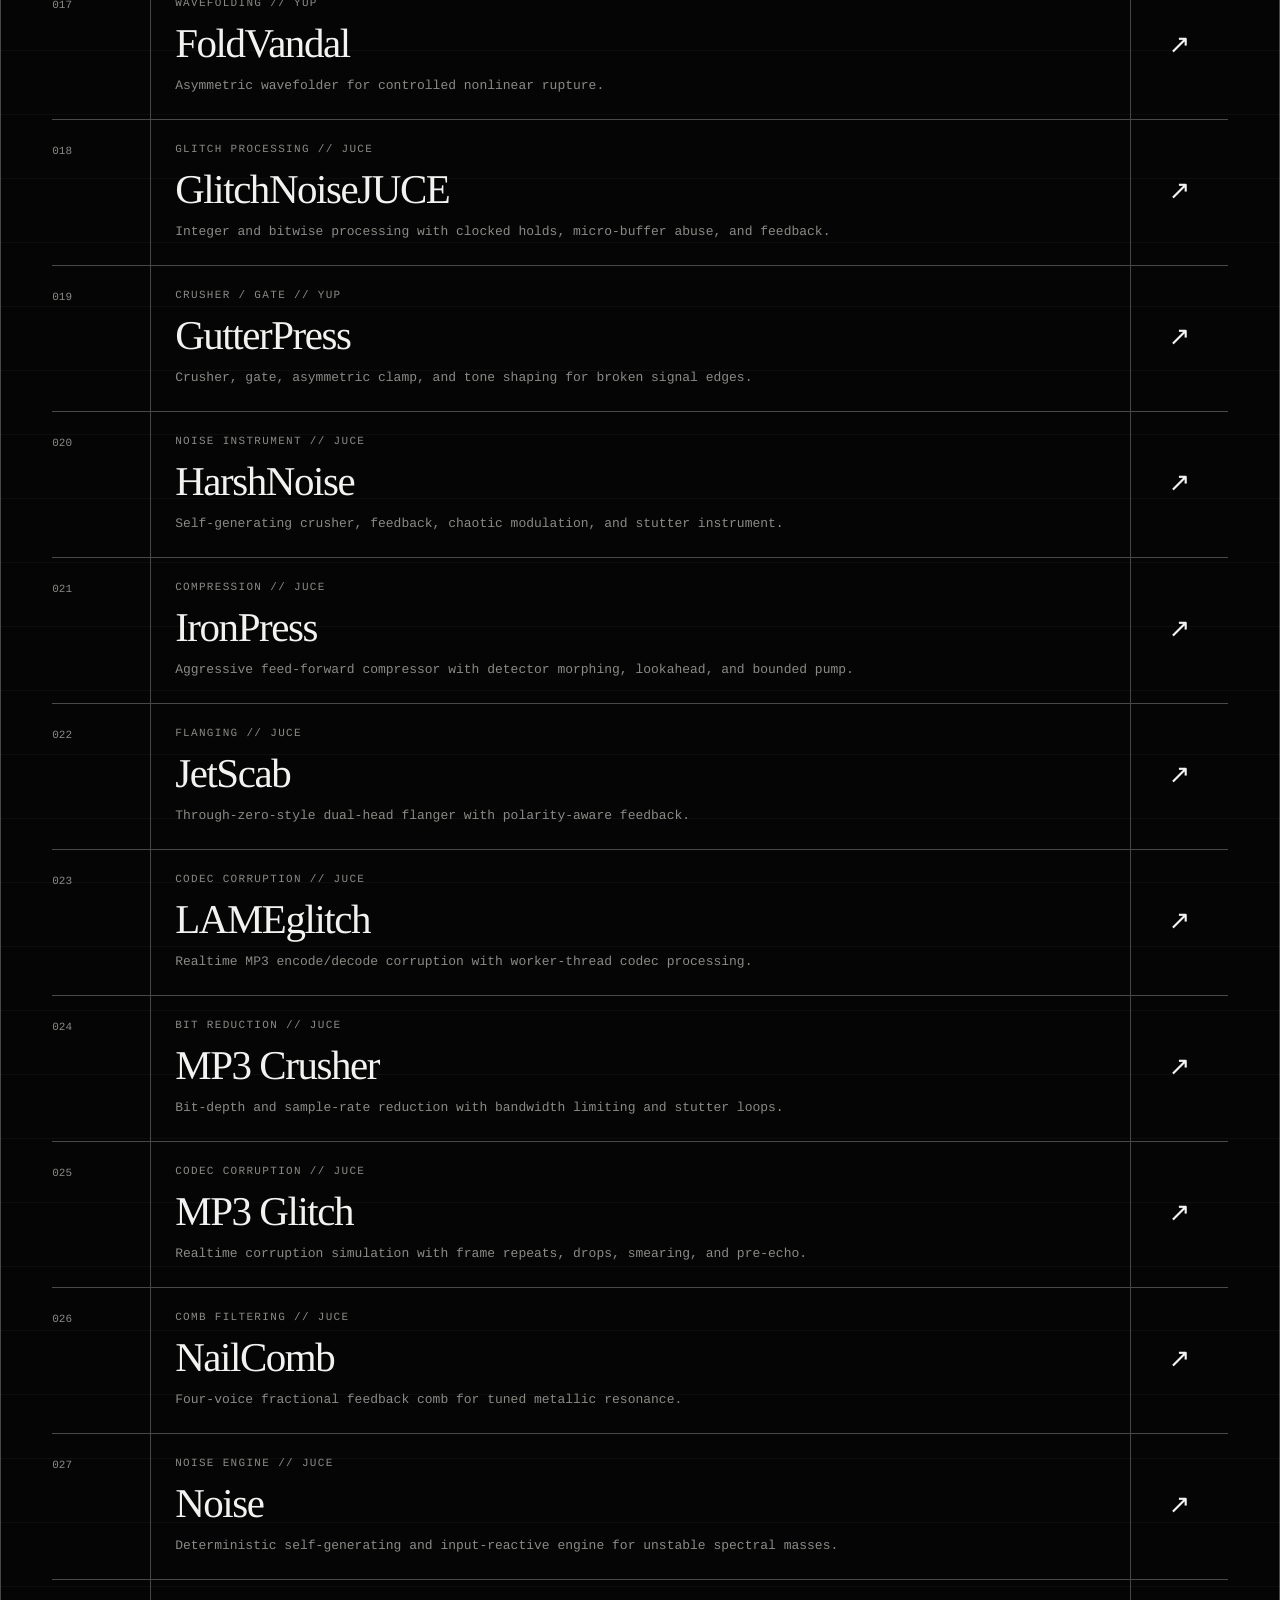
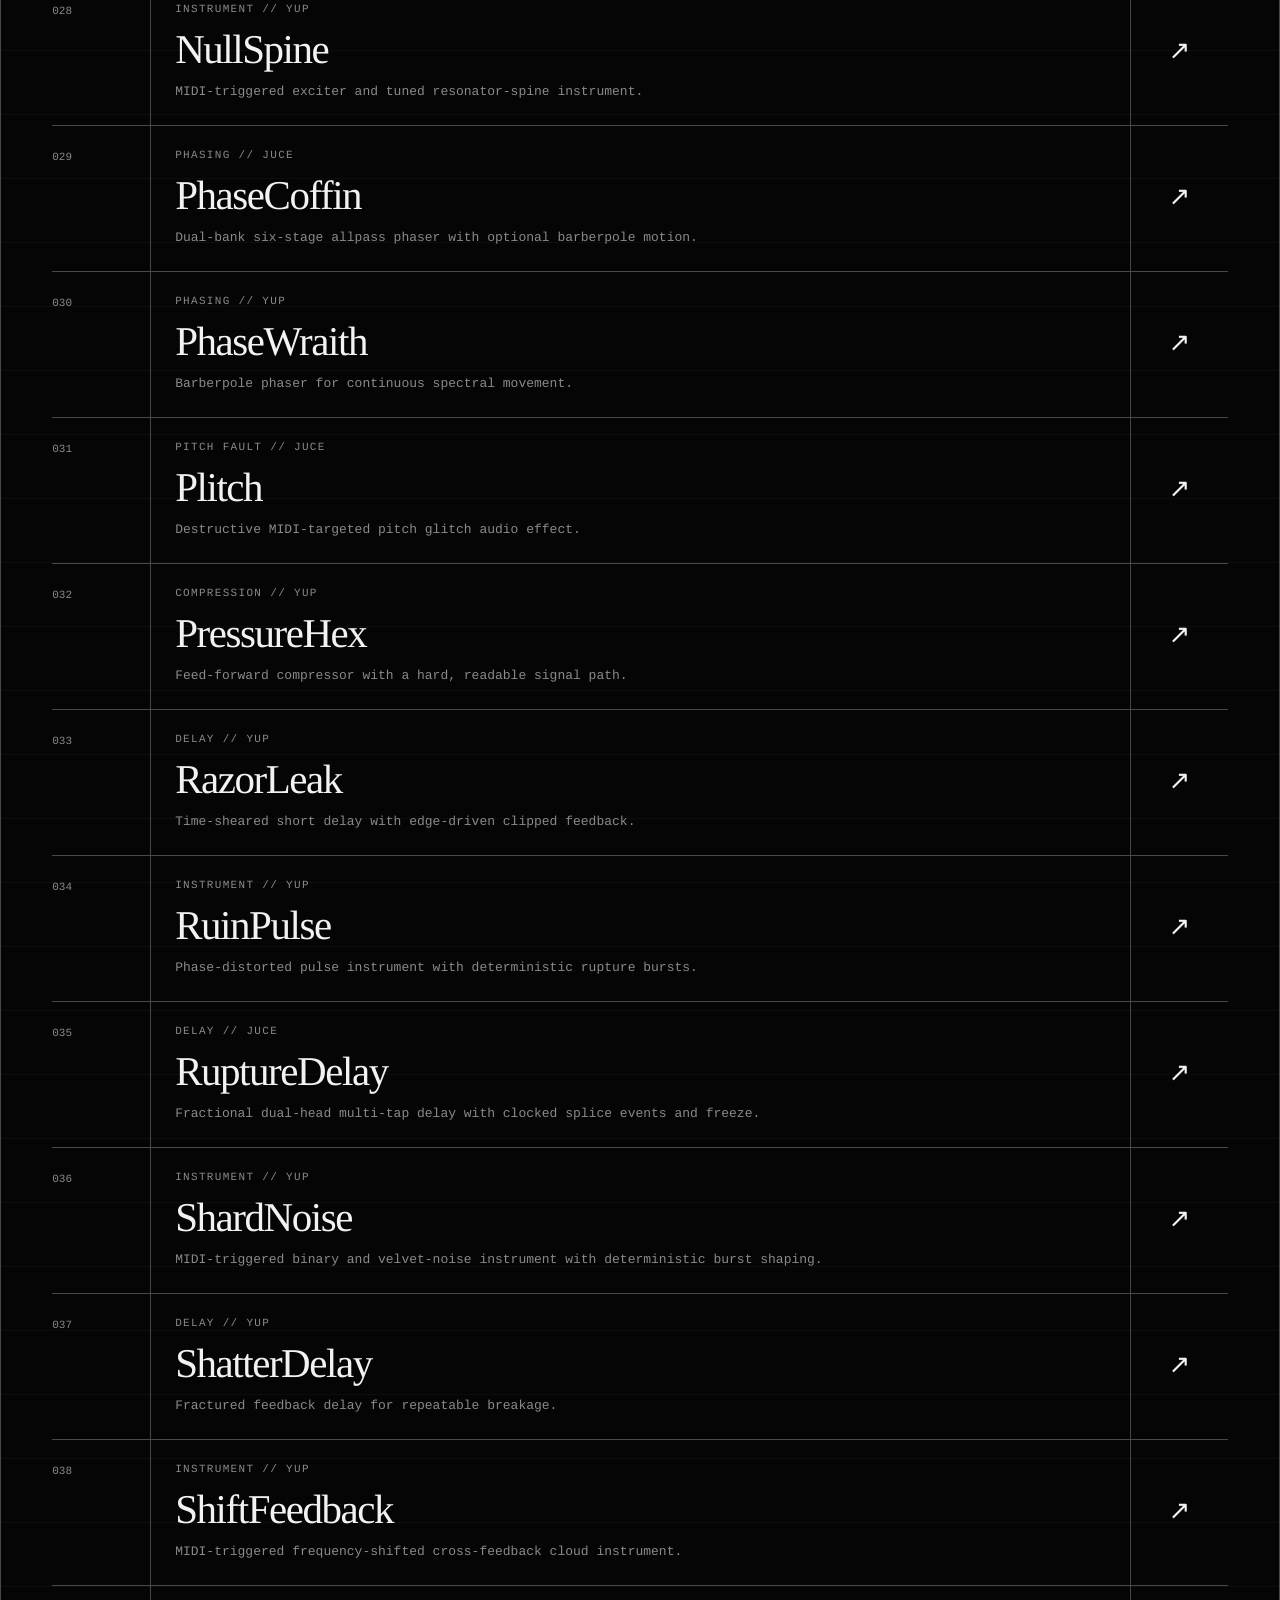
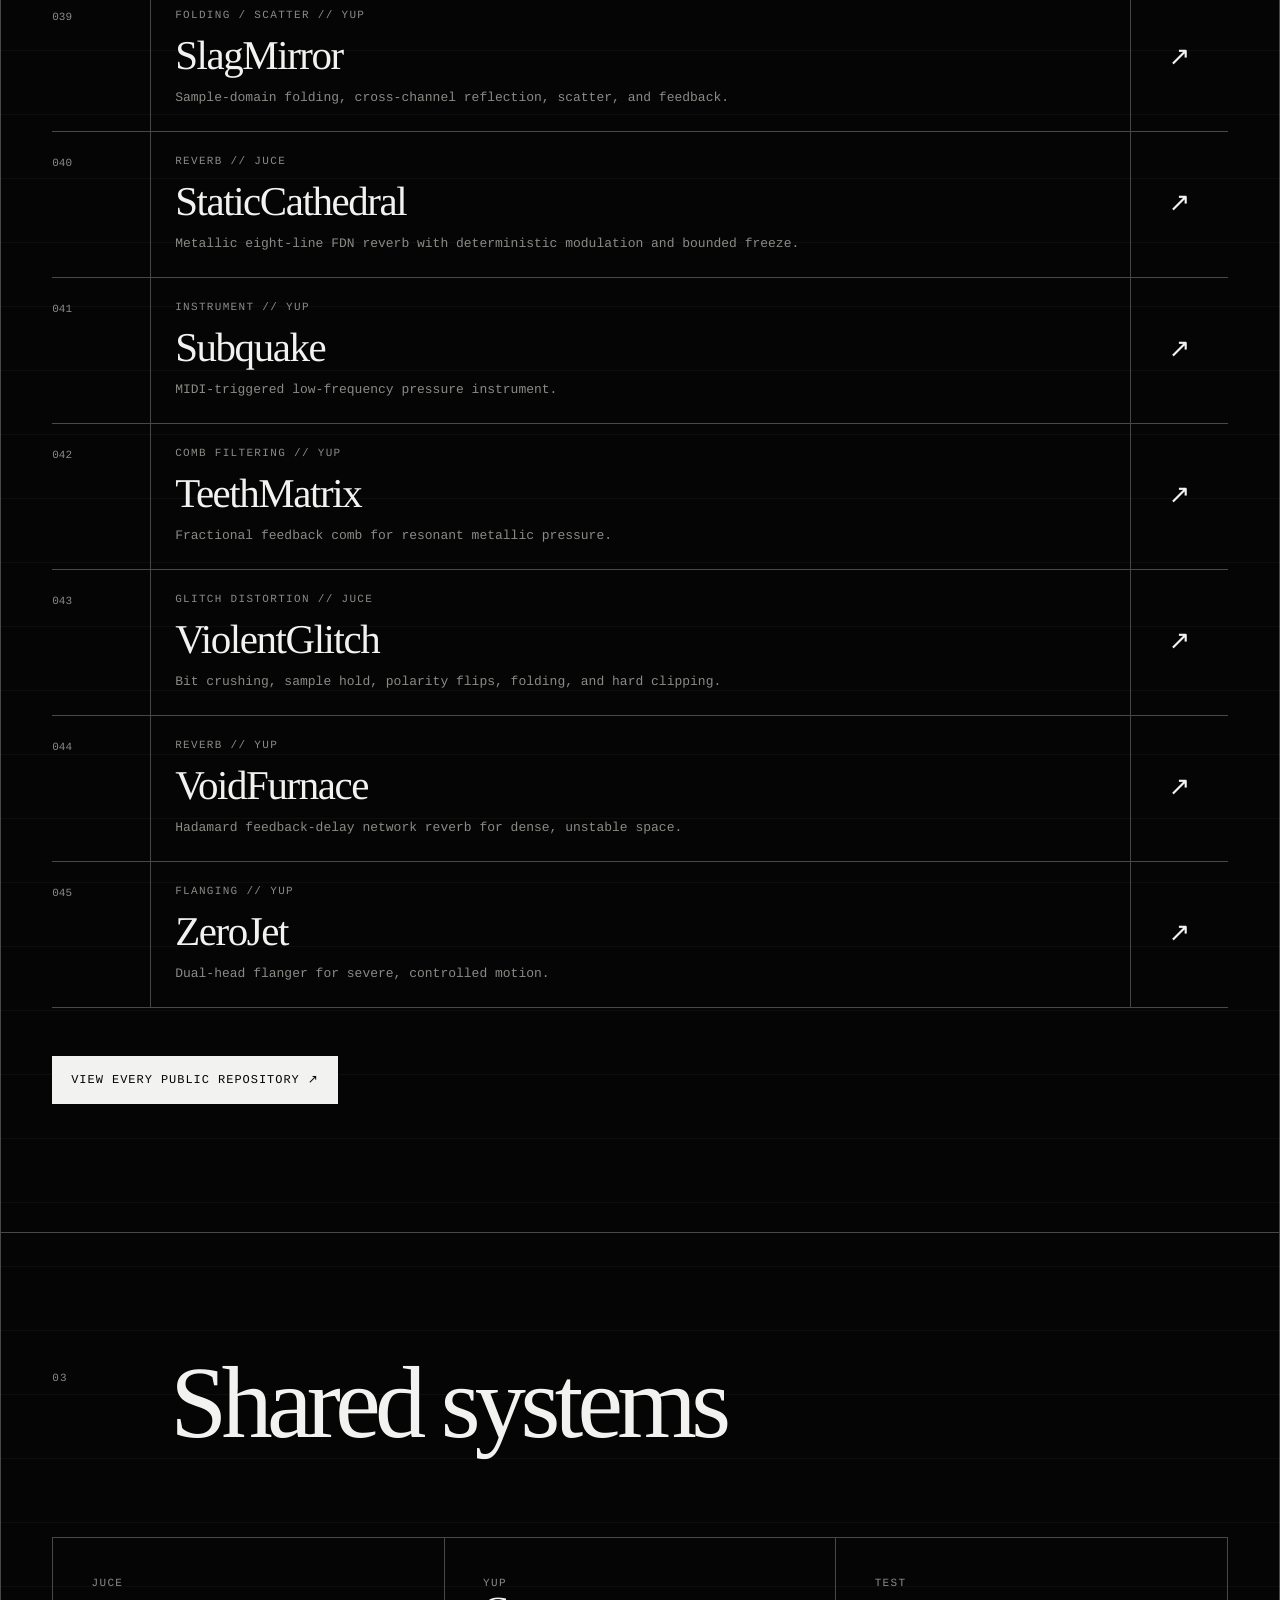
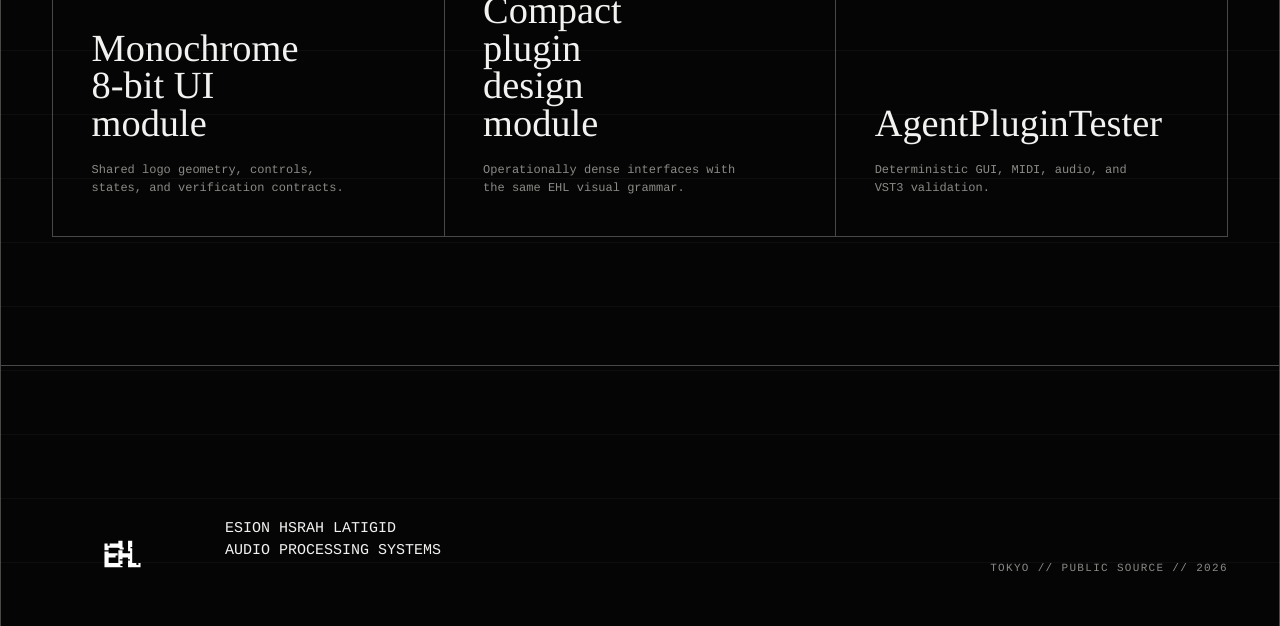
==== commit f67ed272: "Disclose the AI-native development process Add a visible human-directed AI workflow statement to the" ====
--- a/site/index.html
+++ b/site/index.html
@@ -5,10 +5,10 @@
     <meta name="viewport" content="width=device-width, initial-scale=1">
     <meta name="theme-color" content="#050505">
     <meta name="color-scheme" content="dark">
-    <meta name="description" content="EsionHsrahLatigid builds precise, hostile audio tools for controlled signal damage.">
+    <meta name="description" content="AI-native experimental audio software for controlled signal damage, guided by human direction and final judgment.">
     <meta property="og:type" content="website">
     <meta property="og:title" content="EsionHsrahLatigid — Audio Processing Systems">
-    <meta property="og:description" content="Experimental audio software. Monochrome systems. Controlled damage.">
+    <meta property="og:description" content="AI-native experimental audio software. Human-directed systems. Controlled damage.">
     <meta property="og:url" content="https://esionhsrahlatigid.github.io/">
     <meta property="og:image" content="https://esionhsrahlatigid.github.io/assets/social/ehl-social-preview.png">
     <meta property="og:image:width" content="1200">
@@ -52,7 +52,7 @@
         <div class="hero-copy">
           <p class="eyebrow"><span>Audio Processing Systems //</span> <span>Controlled Damage</span></p>
           <p class="hero-statement">
-            Experimental audio software built from deterministic damage,
+            AI-native experimental audio software built from deterministic damage,
             hard edges, and useful failure.
           </p>
           <div class="hero-actions">
@@ -85,6 +85,14 @@
             <p class="signal-word">DAMAGED</p>
             <p>Corruption is structural: folded into the algorithm, interface, and identity.</p>
           </article>
+        </div>
+
+        <div class="ai-process" aria-labelledby="ai-process-title">
+          <p class="ai-process-label" id="ai-process-title">AI-NATIVE DEVELOPMENT</p>
+          <p>
+            EHL is developed through an AI-native workflow. Human direction and final judgment
+            guide AI-assisted research, design, DSP implementation, testing, and documentation.
+          </p>
         </div>
 
         <div class="reverse-line" aria-label="Esion Hsrah Latigid identity line">
--- a/site/styles.css
+++ b/site/styles.css
@@ -362,6 +362,34 @@
   color: var(--low);
 }
 
+.ai-process {
+  display: grid;
+  min-height: 128px;
+  padding: 28px 20px;
+  grid-template-columns: minmax(180px, 3fr) minmax(0, 9fr);
+  align-items: start;
+  gap: 24px;
+  border: 1px solid var(--line);
+  border-top: 0;
+}
+
+.ai-process p {
+  margin: 0;
+}
+
+.ai-process-label {
+  color: var(--paper);
+  font-size: 11px;
+  letter-spacing: 0.12em;
+}
+
+.ai-process > p:last-child {
+  max-width: 72ch;
+  color: var(--mid);
+  font-size: 14px;
+  line-height: 1.65;
+}
+
 .reverse-line {
   display: grid;
   min-height: 72px;
@@ -637,6 +665,10 @@
     grid-template-columns: 1fr;
   }
 
+  .ai-process {
+    grid-template-columns: 1fr;
+  }
+
   .signal-grid article,
   .system-grid a {
     min-height: 220px;
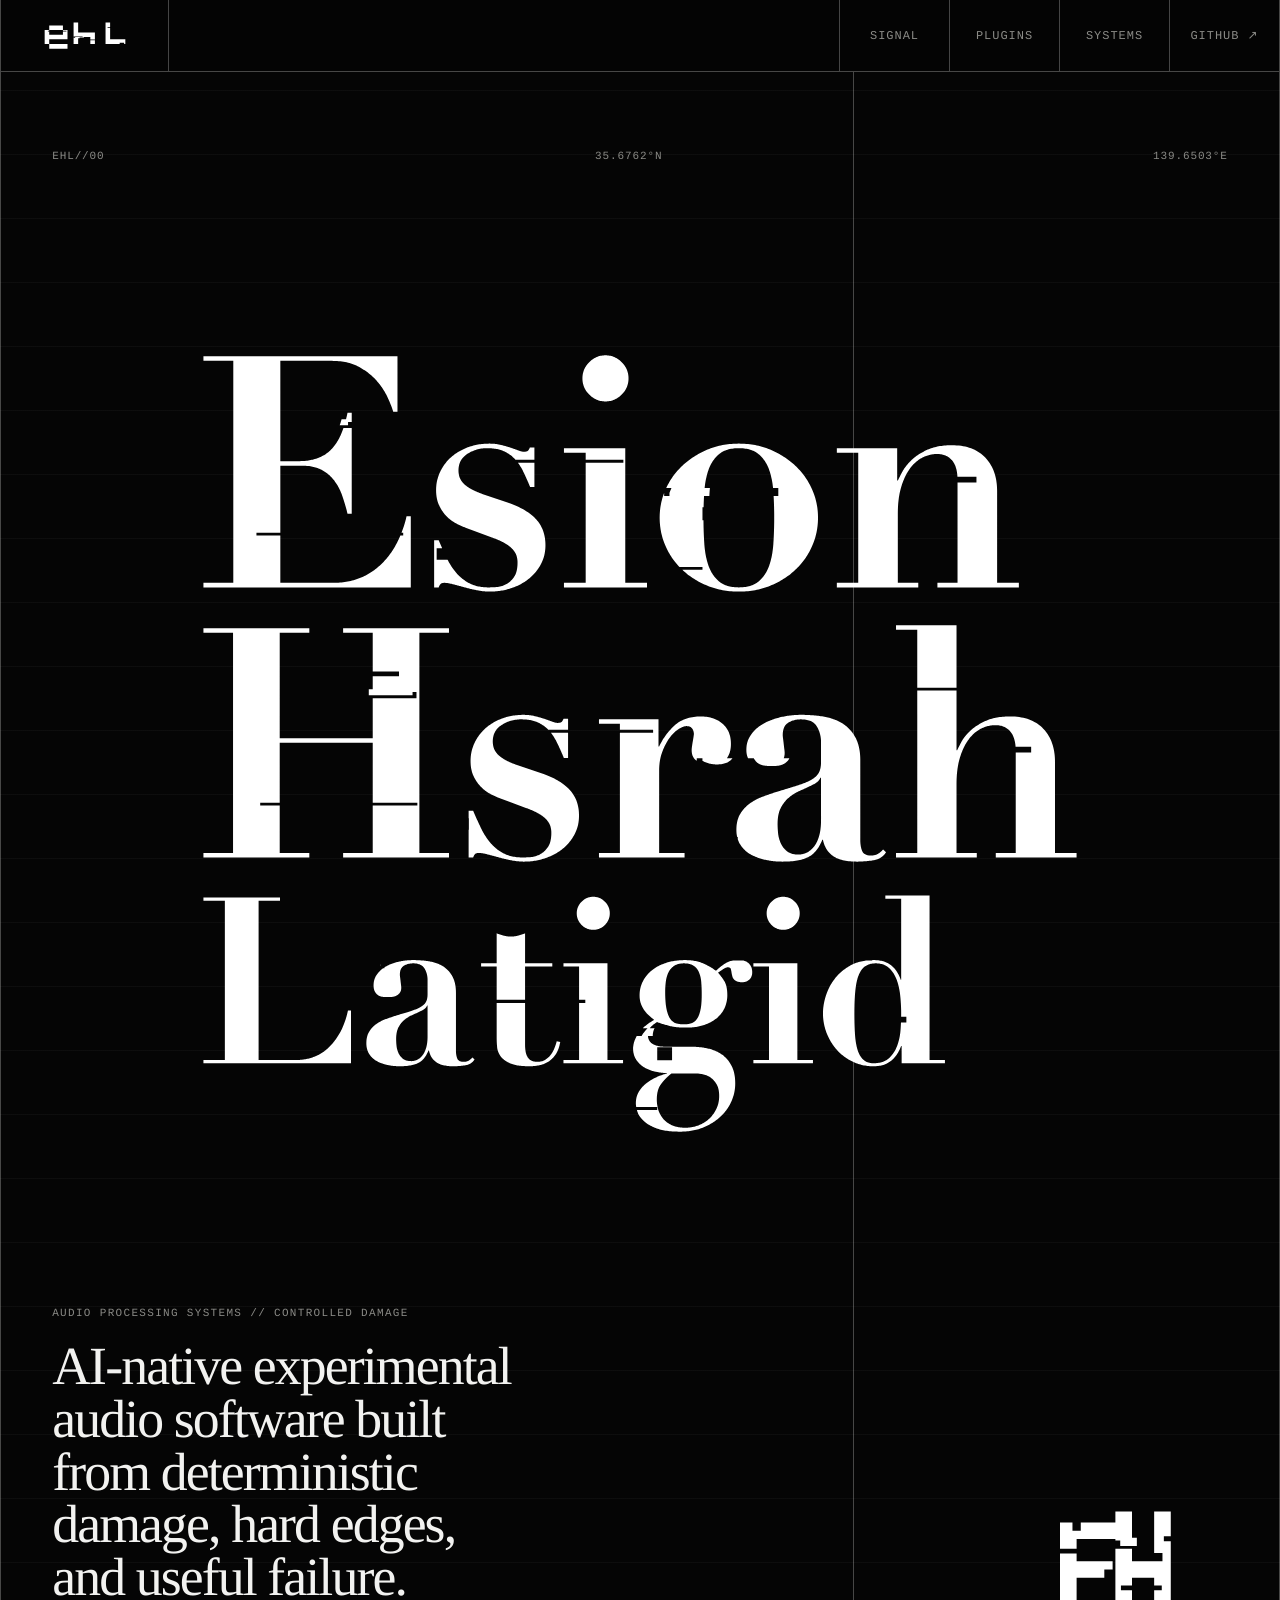
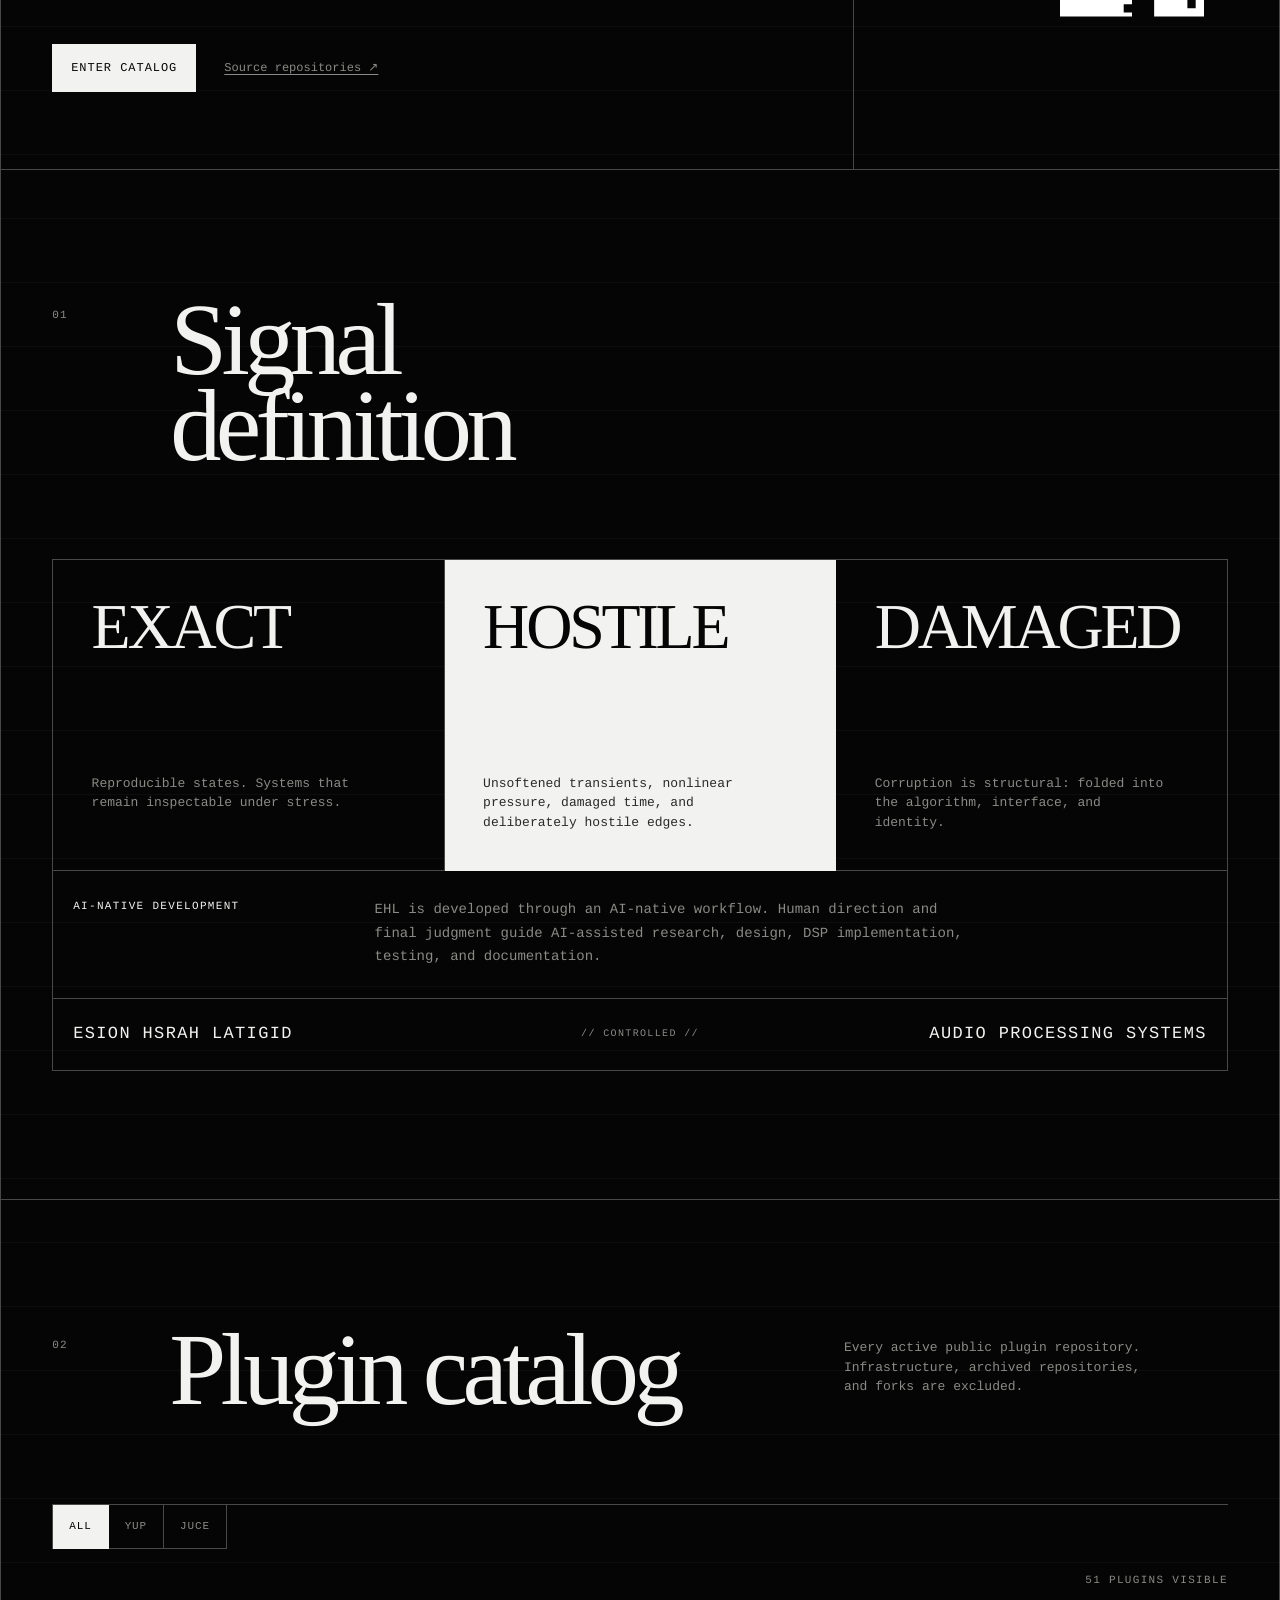
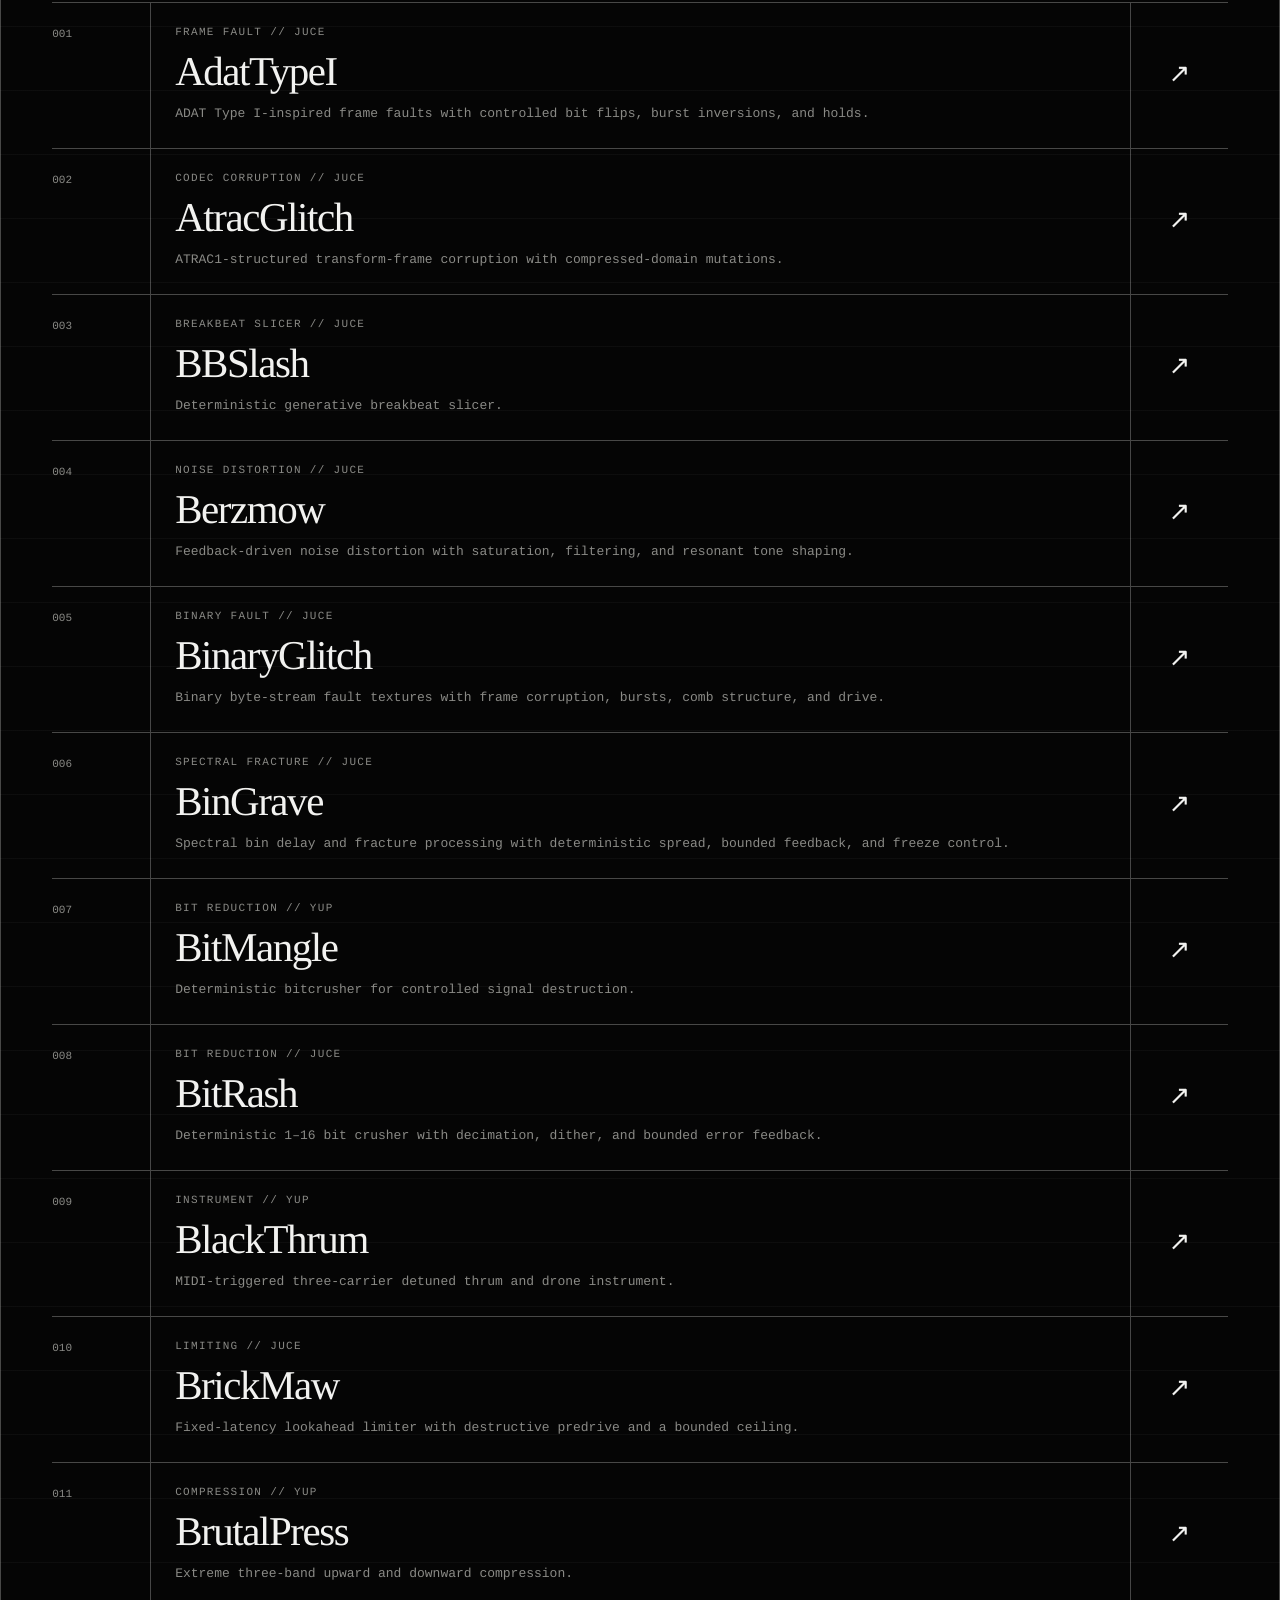
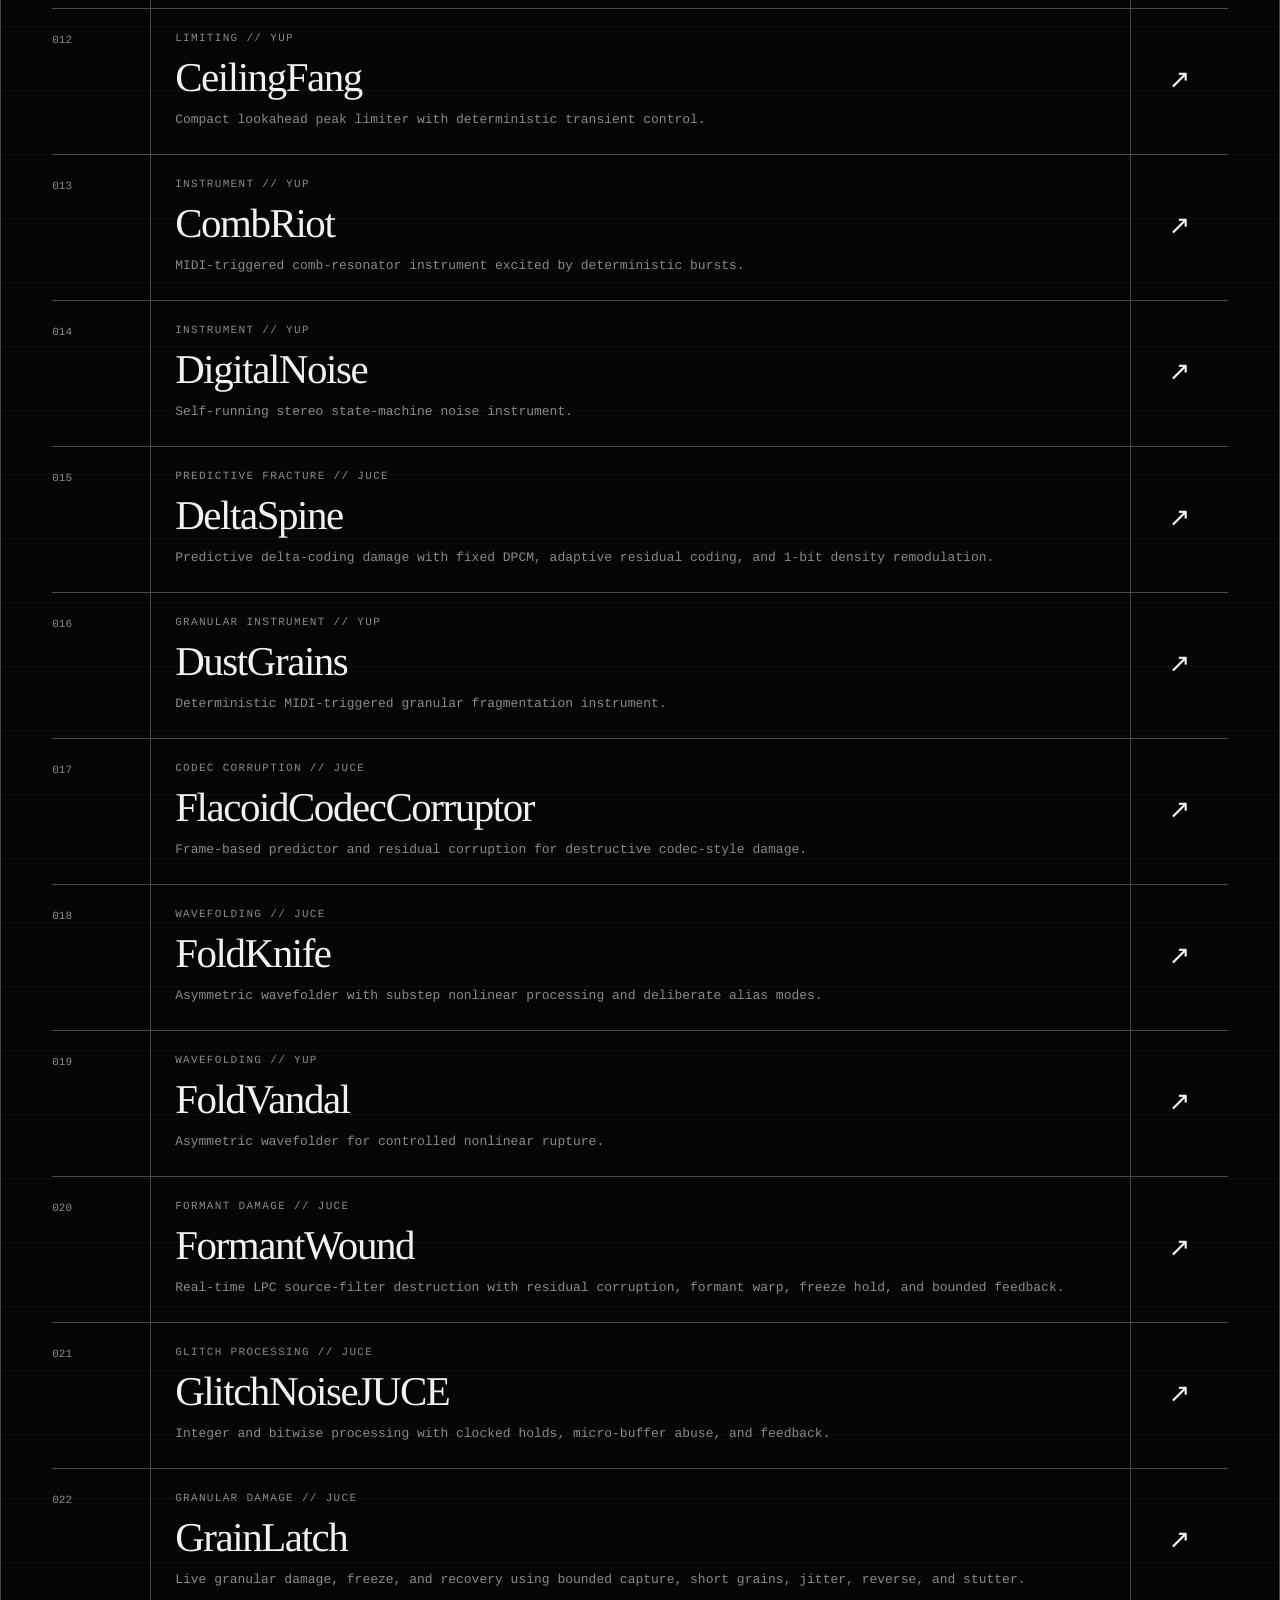
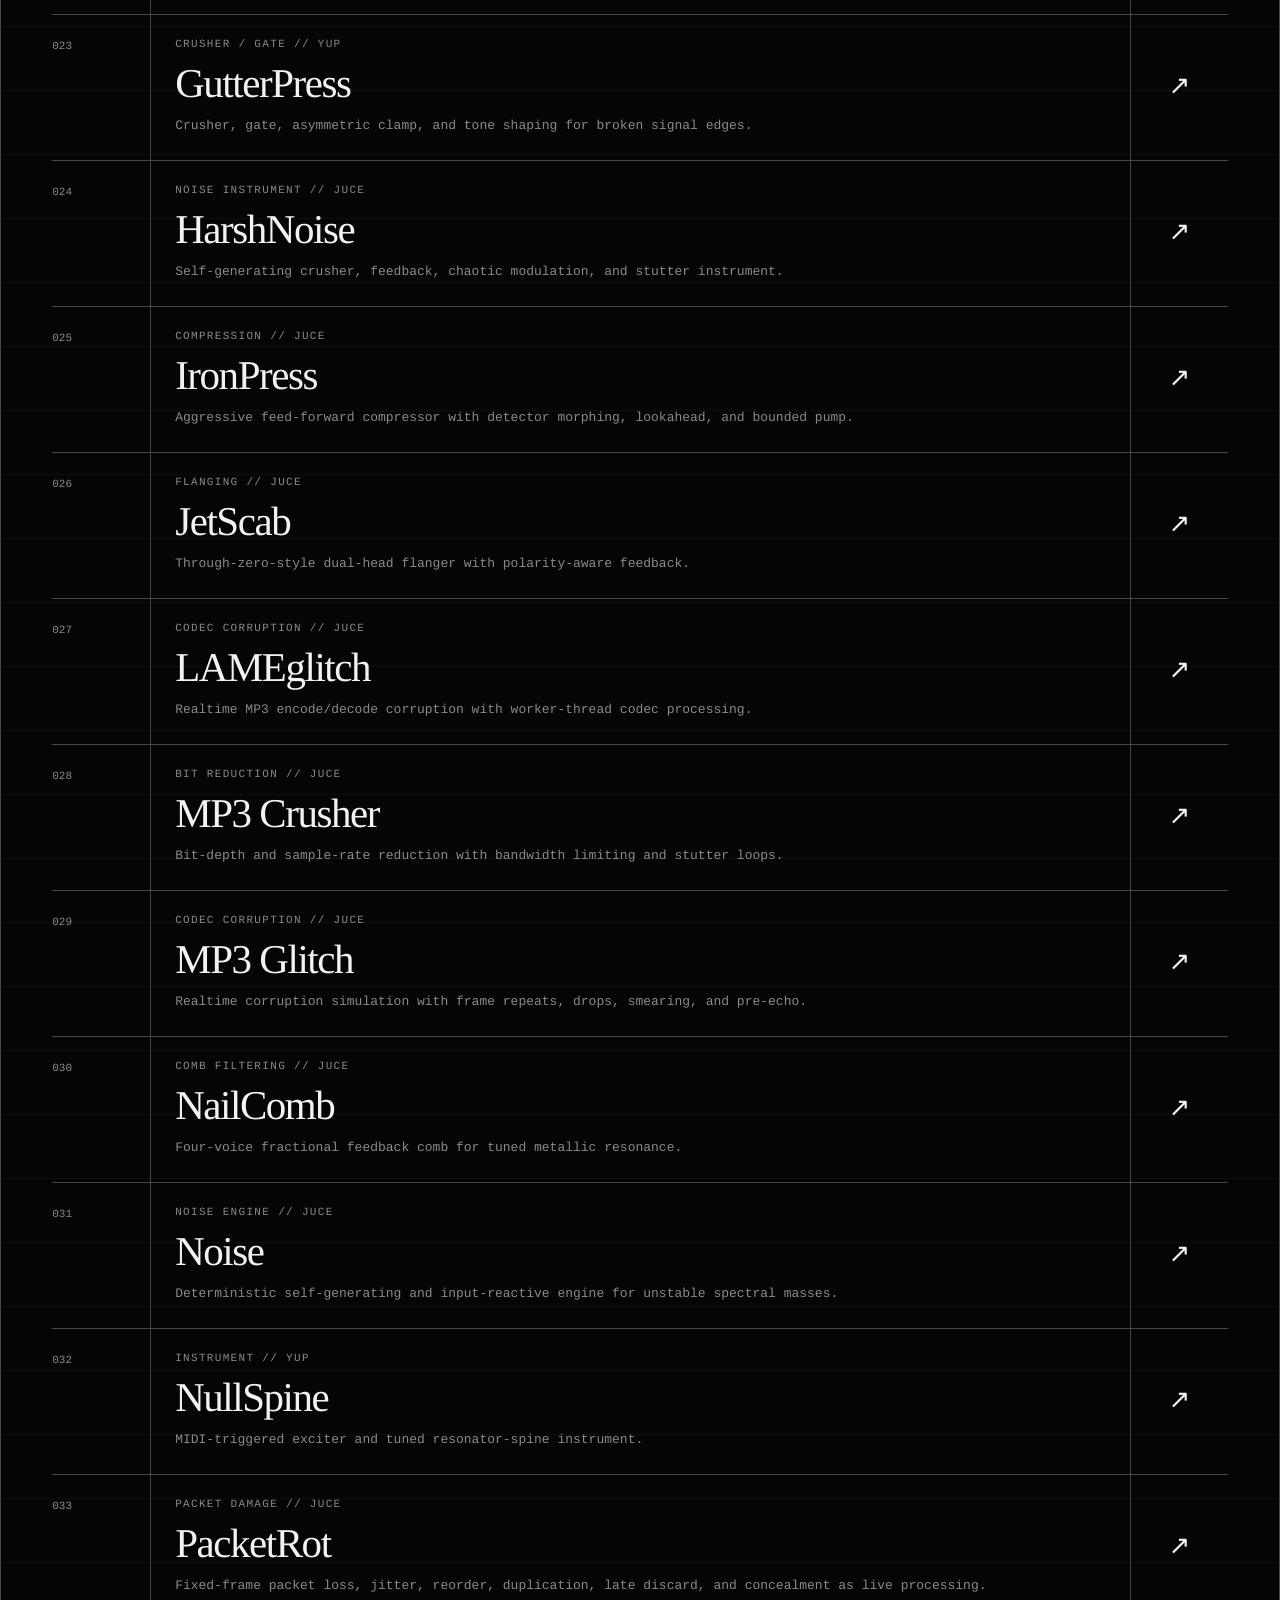
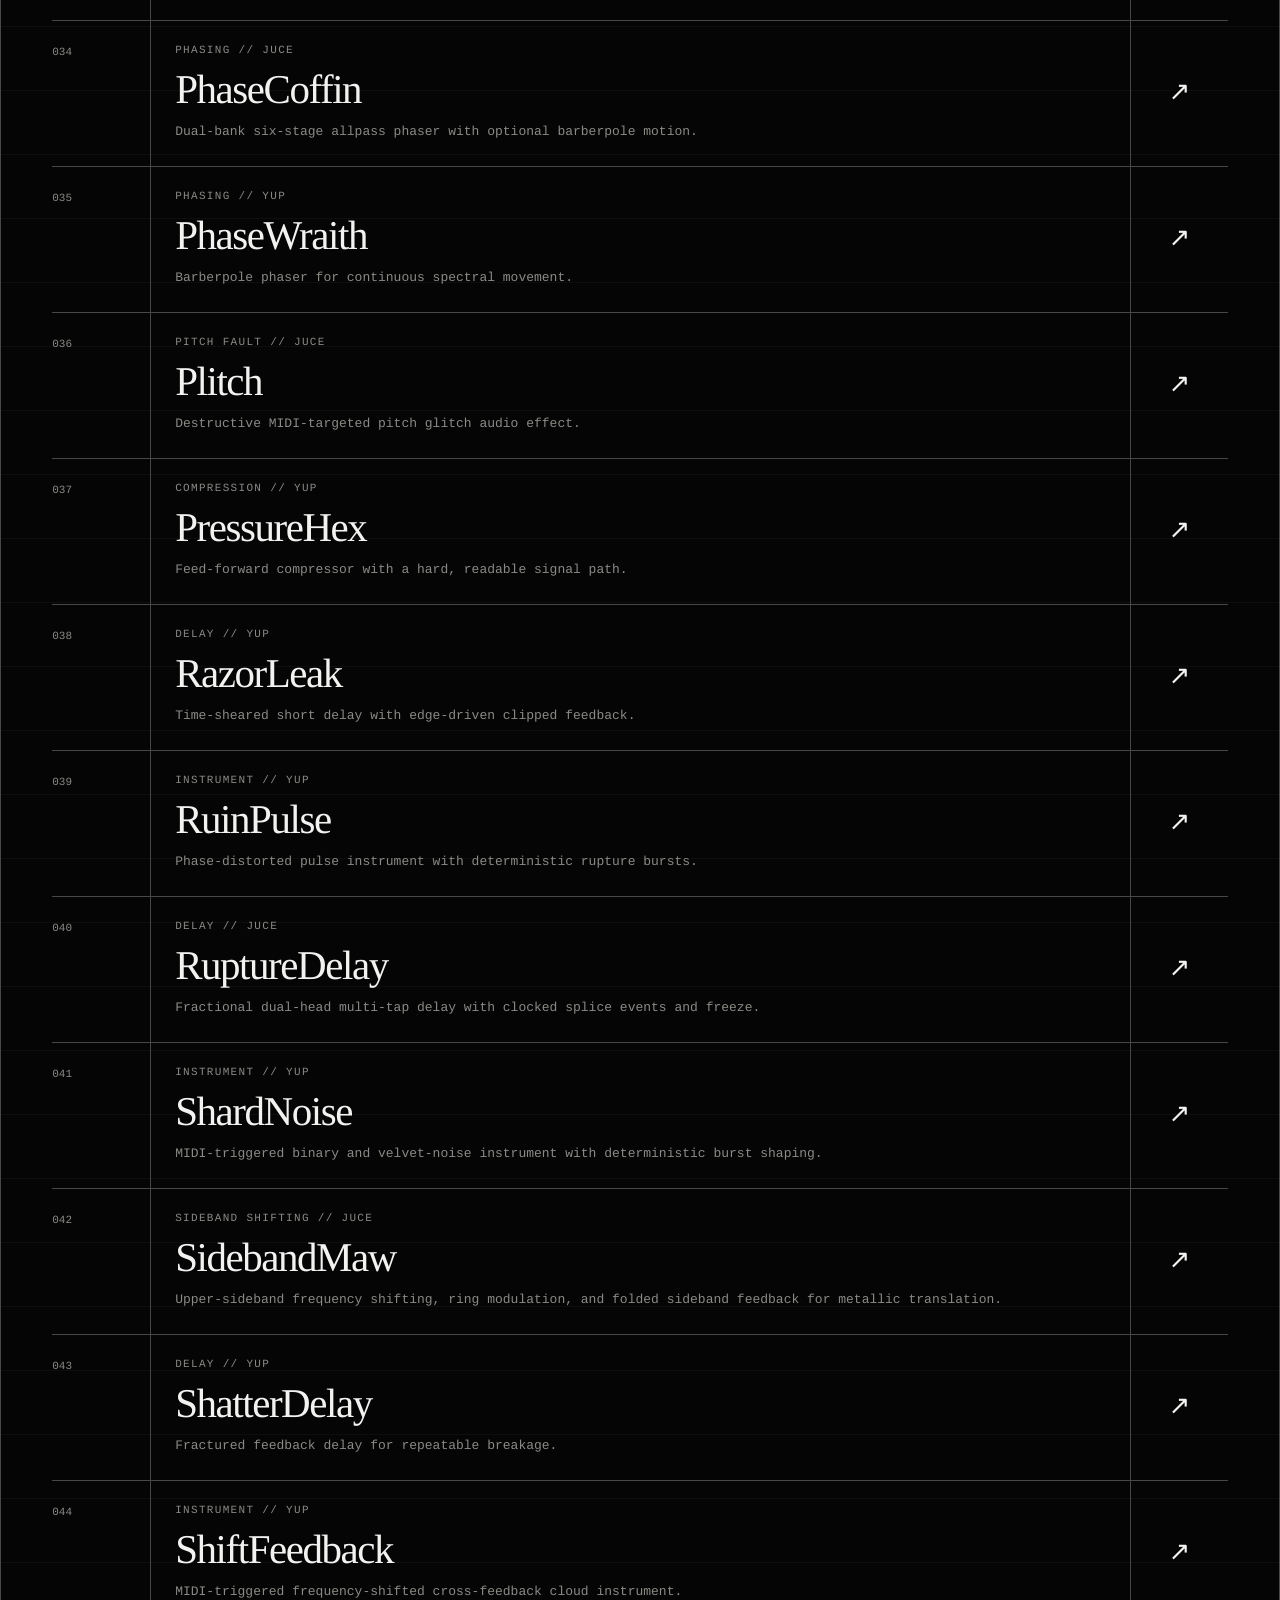
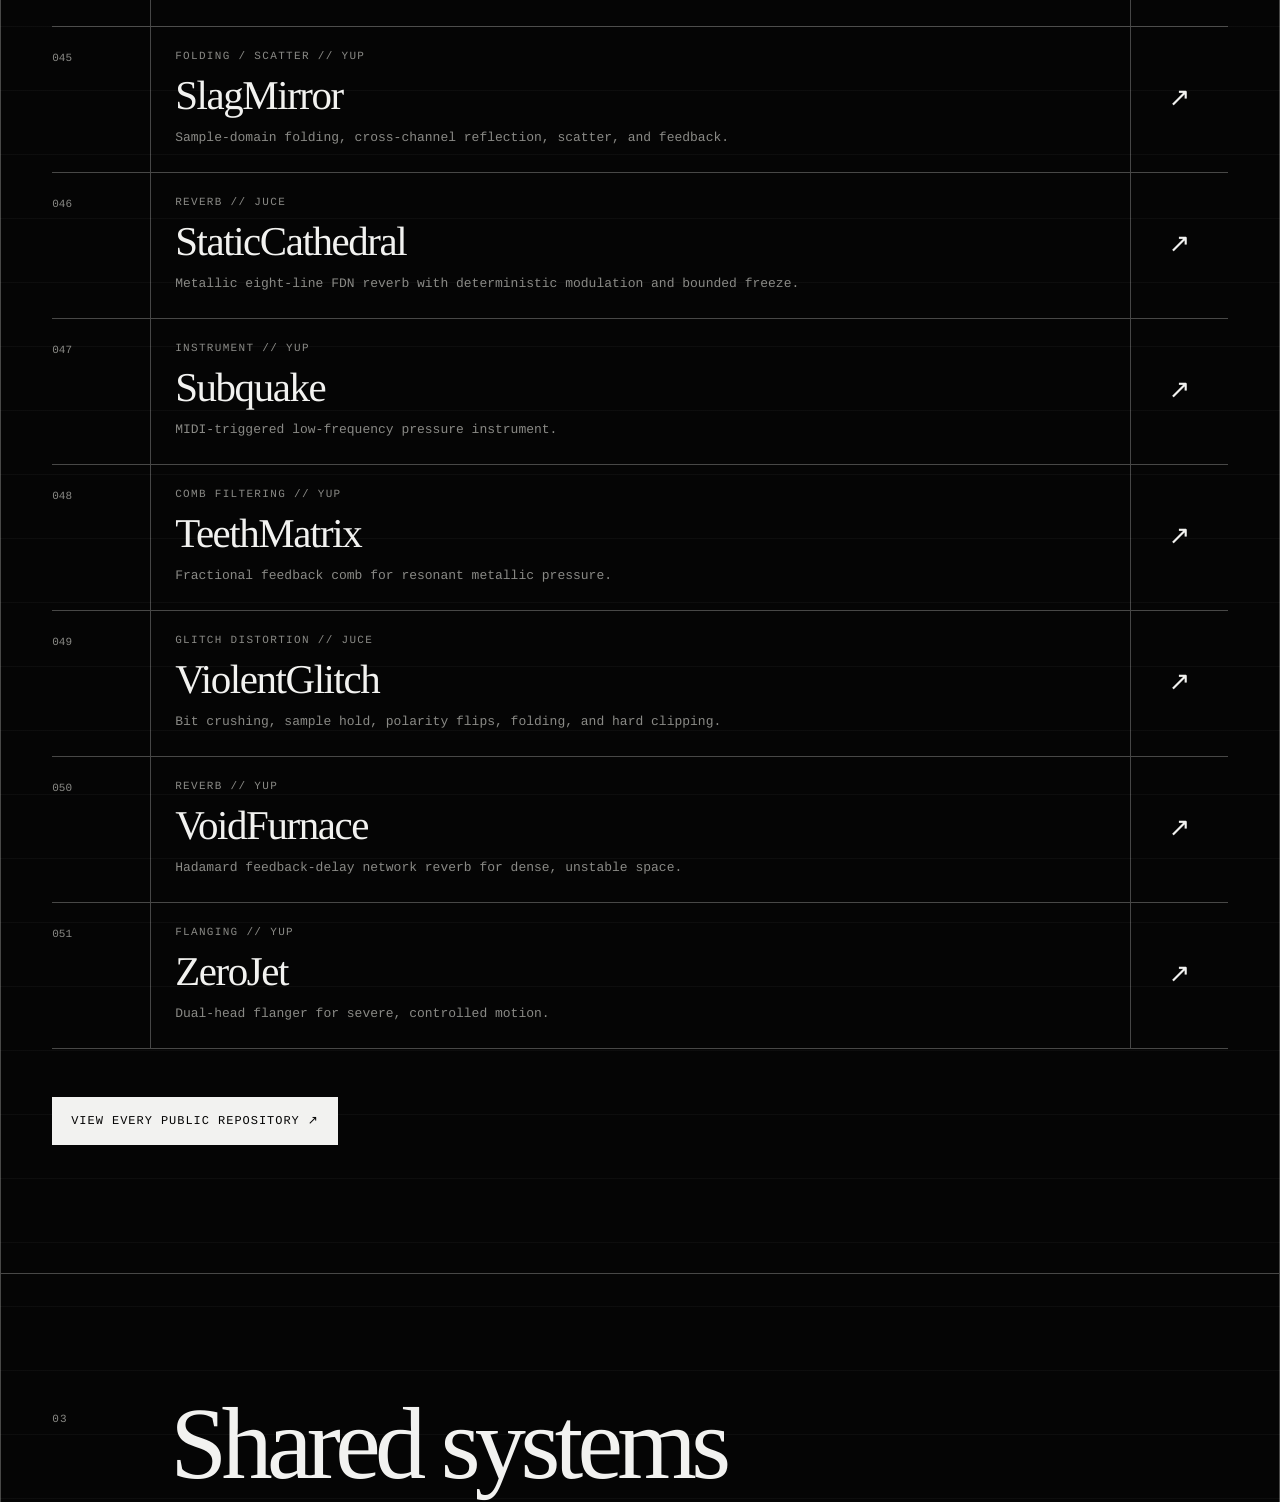
==== commit 1b7cd2d1: "Publish six destructive JUCE effects" ====
--- a/site/index.html
+++ b/site/index.html
@@ -117,7 +117,7 @@
           <button class="filter" type="button" data-filter="juce" aria-pressed="false">JUCE</button>
         </div>
 
-        <p class="result-count" aria-live="polite"><span id="visible-count">45</span> plugins visible</p>
+        <p class="result-count" aria-live="polite"><span id="visible-count">51</span> plugins visible</p>
 
         <div class="project-list">
           <article class="project" data-category="juce">
@@ -170,8 +170,18 @@
             <a href="https://github.com/EsionHsrahLatigid/BinaryGlitch" aria-label="Open BinaryGlitch repository">↗</a>
           </article>
 
-          <article class="project" data-category="yup">
+          <article class="project" data-category="juce" data-version="v0.1.2" data-release-url="https://github.com/EsionHsrahLatigid/BinGrave/releases/tag/v0.1.2">
             <span class="project-index">006</span>
+            <div class="project-copy">
+              <p class="project-type">Spectral fracture // JUCE</p>
+              <h3>BinGrave</h3>
+              <p>Spectral bin delay and fracture processing with deterministic spread, bounded feedback, and freeze control.</p>
+            </div>
+            <a href="https://github.com/EsionHsrahLatigid/BinGrave" aria-label="Open BinGrave repository">↗</a>
+          </article>
+
+          <article class="project" data-category="yup">
+            <span class="project-index">007</span>
             <div class="project-copy">
               <p class="project-type">Bit reduction // YUP</p>
               <h3>BitMangle</h3>
@@ -181,7 +191,7 @@
           </article>
 
           <article class="project" data-category="juce">
-            <span class="project-index">007</span>
+            <span class="project-index">008</span>
             <div class="project-copy">
               <p class="project-type">Bit reduction // JUCE</p>
               <h3>BitRash</h3>
@@ -191,7 +201,7 @@
           </article>
 
           <article class="project" data-category="yup">
-            <span class="project-index">008</span>
+            <span class="project-index">009</span>
             <div class="project-copy">
               <p class="project-type">Instrument // YUP</p>
               <h3>BlackThrum</h3>
@@ -201,7 +211,7 @@
           </article>
 
           <article class="project" data-category="juce">
-            <span class="project-index">009</span>
+            <span class="project-index">010</span>
             <div class="project-copy">
               <p class="project-type">Limiting // JUCE</p>
               <h3>BrickMaw</h3>
@@ -211,7 +221,7 @@
           </article>
 
           <article class="project" data-category="yup">
-            <span class="project-index">010</span>
+            <span class="project-index">011</span>
             <div class="project-copy">
               <p class="project-type">Compression // YUP</p>
               <h3>BrutalPress</h3>
@@ -221,7 +231,7 @@
           </article>
 
           <article class="project" data-category="yup">
-            <span class="project-index">011</span>
+            <span class="project-index">012</span>
             <div class="project-copy">
               <p class="project-type">Limiting // YUP</p>
               <h3>CeilingFang</h3>
@@ -231,7 +241,7 @@
           </article>
 
           <article class="project" data-category="yup">
-            <span class="project-index">012</span>
+            <span class="project-index">013</span>
             <div class="project-copy">
               <p class="project-type">Instrument // YUP</p>
               <h3>CombRiot</h3>
@@ -241,7 +251,7 @@
           </article>
 
           <article class="project" data-category="yup">
-            <span class="project-index">013</span>
+            <span class="project-index">014</span>
             <div class="project-copy">
               <p class="project-type">Instrument // YUP</p>
               <h3>DigitalNoise</h3>
@@ -250,8 +260,18 @@
             <a href="https://github.com/EsionHsrahLatigid/DigitalNoise" aria-label="Open DigitalNoise repository">↗</a>
           </article>
 
-          <article class="project" data-category="yup">
-            <span class="project-index">014</span>
+          <article class="project" data-category="juce" data-version="v0.1.1" data-release-url="https://github.com/EsionHsrahLatigid/DeltaSpine/releases/tag/v0.1.1">
+            <span class="project-index">015</span>
+            <div class="project-copy">
+              <p class="project-type">Predictive fracture // JUCE</p>
+              <h3>DeltaSpine</h3>
+              <p>Predictive delta-coding damage with fixed DPCM, adaptive residual coding, and 1-bit density remodulation.</p>
+            </div>
+            <a href="https://github.com/EsionHsrahLatigid/DeltaSpine" aria-label="Open DeltaSpine repository">↗</a>
+          </article>
+
+          <article class="project" data-category="yup">
+            <span class="project-index">016</span>
             <div class="project-copy">
               <p class="project-type">Granular instrument // YUP</p>
               <h3>DustGrains</h3>
@@ -261,7 +281,7 @@
           </article>
 
           <article class="project" data-category="juce">
-            <span class="project-index">015</span>
+            <span class="project-index">017</span>
             <div class="project-copy">
               <p class="project-type">Codec corruption // JUCE</p>
               <h3>FlacoidCodecCorruptor</h3>
@@ -271,7 +291,7 @@
           </article>
 
           <article class="project" data-category="juce">
-            <span class="project-index">016</span>
+            <span class="project-index">018</span>
             <div class="project-copy">
               <p class="project-type">Wavefolding // JUCE</p>
               <h3>FoldKnife</h3>
@@ -281,7 +301,7 @@
           </article>
 
           <article class="project" data-category="yup">
-            <span class="project-index">017</span>
+            <span class="project-index">019</span>
             <div class="project-copy">
               <p class="project-type">Wavefolding // YUP</p>
               <h3>FoldVandal</h3>
@@ -290,8 +310,18 @@
             <a href="https://github.com/EsionHsrahLatigid/FoldVandal" aria-label="Open FoldVandal repository">↗</a>
           </article>
 
-          <article class="project" data-category="juce">
-            <span class="project-index">018</span>
+          <article class="project" data-category="juce" data-version="v0.1.0" data-release-url="https://github.com/EsionHsrahLatigid/FormantWound/releases/tag/v0.1.0">
+            <span class="project-index">020</span>
+            <div class="project-copy">
+              <p class="project-type">Formant damage // JUCE</p>
+              <h3>FormantWound</h3>
+              <p>Real-time LPC source-filter destruction with residual corruption, formant warp, freeze hold, and bounded feedback.</p>
+            </div>
+            <a href="https://github.com/EsionHsrahLatigid/FormantWound" aria-label="Open FormantWound repository">↗</a>
+          </article>
+
+          <article class="project" data-category="juce">
+            <span class="project-index">021</span>
             <div class="project-copy">
               <p class="project-type">Glitch processing // JUCE</p>
               <h3>GlitchNoiseJUCE</h3>
@@ -300,8 +330,18 @@
             <a href="https://github.com/EsionHsrahLatigid/GlitchNoiseJUCE" aria-label="Open GlitchNoiseJUCE repository">↗</a>
           </article>
 
-          <article class="project" data-category="yup">
-            <span class="project-index">019</span>
+          <article class="project" data-category="juce" data-version="v0.1.0" data-release-url="https://github.com/EsionHsrahLatigid/GrainLatch/releases/tag/v0.1.0">
+            <span class="project-index">022</span>
+            <div class="project-copy">
+              <p class="project-type">Granular damage // JUCE</p>
+              <h3>GrainLatch</h3>
+              <p>Live granular damage, freeze, and recovery using bounded capture, short grains, jitter, reverse, and stutter.</p>
+            </div>
+            <a href="https://github.com/EsionHsrahLatigid/GrainLatch" aria-label="Open GrainLatch repository">↗</a>
+          </article>
+
+          <article class="project" data-category="yup">
+            <span class="project-index">023</span>
             <div class="project-copy">
               <p class="project-type">Crusher / gate // YUP</p>
               <h3>GutterPress</h3>
@@ -311,7 +351,7 @@
           </article>
 
           <article class="project" data-category="juce">
-            <span class="project-index">020</span>
+            <span class="project-index">024</span>
             <div class="project-copy">
               <p class="project-type">Noise instrument // JUCE</p>
               <h3>HarshNoise</h3>
@@ -321,7 +361,7 @@
           </article>
 
           <article class="project" data-category="juce">
-            <span class="project-index">021</span>
+            <span class="project-index">025</span>
             <div class="project-copy">
               <p class="project-type">Compression // JUCE</p>
               <h3>IronPress</h3>
@@ -331,7 +371,7 @@
           </article>
 
           <article class="project" data-category="juce">
-            <span class="project-index">022</span>
+            <span class="project-index">026</span>
             <div class="project-copy">
               <p class="project-type">Flanging // JUCE</p>
               <h3>JetScab</h3>
@@ -341,7 +381,7 @@
           </article>
 
           <article class="project" data-category="juce">
-            <span class="project-index">023</span>
+            <span class="project-index">027</span>
             <div class="project-copy">
               <p class="project-type">Codec corruption // JUCE</p>
               <h3>LAMEglitch</h3>
@@ -351,7 +391,7 @@
           </article>
 
           <article class="project" data-category="juce">
-            <span class="project-index">024</span>
+            <span class="project-index">028</span>
             <div class="project-copy">
               <p class="project-type">Bit reduction // JUCE</p>
               <h3>MP3 Crusher</h3>
@@ -361,7 +401,7 @@
           </article>
 
           <article class="project" data-category="juce">
-            <span class="project-index">025</span>
+            <span class="project-index">029</span>
             <div class="project-copy">
               <p class="project-type">Codec corruption // JUCE</p>
               <h3>MP3 Glitch</h3>
@@ -371,7 +411,7 @@
           </article>
 
           <article class="project" data-category="juce">
-            <span class="project-index">026</span>
+            <span class="project-index">030</span>
             <div class="project-copy">
               <p class="project-type">Comb filtering // JUCE</p>
               <h3>NailComb</h3>
@@ -381,7 +421,7 @@
           </article>
 
           <article class="project" data-category="juce">
-            <span class="project-index">027</span>
+            <span class="project-index">031</span>
             <div class="project-copy">
               <p class="project-type">Noise engine // JUCE</p>
               <h3>Noise</h3>
@@ -391,7 +431,7 @@
           </article>
 
           <article class="project" data-category="yup">
-            <span class="project-index">028</span>
+            <span class="project-index">032</span>
             <div class="project-copy">
               <p class="project-type">Instrument // YUP</p>
               <h3>NullSpine</h3>
@@ -400,8 +440,18 @@
             <a href="https://github.com/EsionHsrahLatigid/NullSpine" aria-label="Open NullSpine repository">↗</a>
           </article>
 
-          <article class="project" data-category="juce">
-            <span class="project-index">029</span>
+          <article class="project" data-category="juce" data-version="v0.1.1" data-release-url="https://github.com/EsionHsrahLatigid/PacketRot/releases/tag/v0.1.1">
+            <span class="project-index">033</span>
+            <div class="project-copy">
+              <p class="project-type">Packet damage // JUCE</p>
+              <h3>PacketRot</h3>
+              <p>Fixed-frame packet loss, jitter, reorder, duplication, late discard, and concealment as live processing.</p>
+            </div>
+            <a href="https://github.com/EsionHsrahLatigid/PacketRot" aria-label="Open PacketRot repository">↗</a>
+          </article>
+
+          <article class="project" data-category="juce">
+            <span class="project-index">034</span>
             <div class="project-copy">
               <p class="project-type">Phasing // JUCE</p>
               <h3>PhaseCoffin</h3>
@@ -411,7 +461,7 @@
           </article>
 
           <article class="project" data-category="yup">
-            <span class="project-index">030</span>
+            <span class="project-index">035</span>
             <div class="project-copy">
               <p class="project-type">Phasing // YUP</p>
               <h3>PhaseWraith</h3>
@@ -421,7 +471,7 @@
           </article>
 
           <article class="project" data-category="juce">
-            <span class="project-index">031</span>
+            <span class="project-index">036</span>
             <div class="project-copy">
               <p class="project-type">Pitch fault // JUCE</p>
               <h3>Plitch</h3>
@@ -431,7 +481,7 @@
           </article>
 
           <article class="project" data-category="yup">
-            <span class="project-index">032</span>
+            <span class="project-index">037</span>
             <div class="project-copy">
               <p class="project-type">Compression // YUP</p>
               <h3>PressureHex</h3>
@@ -441,7 +491,7 @@
           </article>
 
           <article class="project" data-category="yup">
-            <span class="project-index">033</span>
+            <span class="project-index">038</span>
             <div class="project-copy">
               <p class="project-type">Delay // YUP</p>
               <h3>RazorLeak</h3>
@@ -451,7 +501,7 @@
           </article>
 
           <article class="project" data-category="yup">
-            <span class="project-index">034</span>
+            <span class="project-index">039</span>
             <div class="project-copy">
               <p class="project-type">Instrument // YUP</p>
               <h3>RuinPulse</h3>
@@ -461,7 +511,7 @@
           </article>
 
           <article class="project" data-category="juce">
-            <span class="project-index">035</span>
+            <span class="project-index">040</span>
             <div class="project-copy">
               <p class="project-type">Delay // JUCE</p>
               <h3>RuptureDelay</h3>
@@ -471,7 +521,7 @@
           </article>
 
           <article class="project" data-category="yup">
-            <span class="project-index">036</span>
+            <span class="project-index">041</span>
             <div class="project-copy">
               <p class="project-type">Instrument // YUP</p>
               <h3>ShardNoise</h3>
@@ -480,8 +530,18 @@
             <a href="https://github.com/EsionHsrahLatigid/ShardNoise" aria-label="Open ShardNoise repository">↗</a>
           </article>
 
-          <article class="project" data-category="yup">
-            <span class="project-index">037</span>
+          <article class="project" data-category="juce" data-version="v0.1.1" data-release-url="https://github.com/EsionHsrahLatigid/SidebandMaw/releases/tag/v0.1.1">
+            <span class="project-index">042</span>
+            <div class="project-copy">
+              <p class="project-type">Sideband shifting // JUCE</p>
+              <h3>SidebandMaw</h3>
+              <p>Upper-sideband frequency shifting, ring modulation, and folded sideband feedback for metallic translation.</p>
+            </div>
+            <a href="https://github.com/EsionHsrahLatigid/SidebandMaw" aria-label="Open SidebandMaw repository">↗</a>
+          </article>
+
+          <article class="project" data-category="yup">
+            <span class="project-index">043</span>
             <div class="project-copy">
               <p class="project-type">Delay // YUP</p>
               <h3>ShatterDelay</h3>
@@ -491,7 +551,7 @@
           </article>
 
           <article class="project" data-category="yup">
-            <span class="project-index">038</span>
+            <span class="project-index">044</span>
             <div class="project-copy">
               <p class="project-type">Instrument // YUP</p>
               <h3>ShiftFeedback</h3>
@@ -501,7 +561,7 @@
           </article>
 
           <article class="project" data-category="yup">
-            <span class="project-index">039</span>
+            <span class="project-index">045</span>
             <div class="project-copy">
               <p class="project-type">Folding / scatter // YUP</p>
               <h3>SlagMirror</h3>
@@ -511,7 +571,7 @@
           </article>
 
           <article class="project" data-category="juce">
-            <span class="project-index">040</span>
+            <span class="project-index">046</span>
             <div class="project-copy">
               <p class="project-type">Reverb // JUCE</p>
               <h3>StaticCathedral</h3>
@@ -521,7 +581,7 @@
           </article>
 
           <article class="project" data-category="yup">
-            <span class="project-index">041</span>
+            <span class="project-index">047</span>
             <div class="project-copy">
               <p class="project-type">Instrument // YUP</p>
               <h3>Subquake</h3>
@@ -531,7 +591,7 @@
           </article>
 
           <article class="project" data-category="yup">
-            <span class="project-index">042</span>
+            <span class="project-index">048</span>
             <div class="project-copy">
               <p class="project-type">Comb filtering // YUP</p>
               <h3>TeethMatrix</h3>
@@ -541,7 +601,7 @@
           </article>
 
           <article class="project" data-category="juce">
-            <span class="project-index">043</span>
+            <span class="project-index">049</span>
             <div class="project-copy">
               <p class="project-type">Glitch distortion // JUCE</p>
               <h3>ViolentGlitch</h3>
@@ -551,7 +611,7 @@
           </article>
 
           <article class="project" data-category="yup">
-            <span class="project-index">044</span>
+            <span class="project-index">050</span>
             <div class="project-copy">
               <p class="project-type">Reverb // YUP</p>
               <h3>VoidFurnace</h3>
@@ -561,7 +621,7 @@
           </article>
 
           <article class="project" data-category="yup">
-            <span class="project-index">045</span>
+            <span class="project-index">051</span>
             <div class="project-copy">
               <p class="project-type">Flanging // YUP</p>
               <h3>ZeroJet</h3>
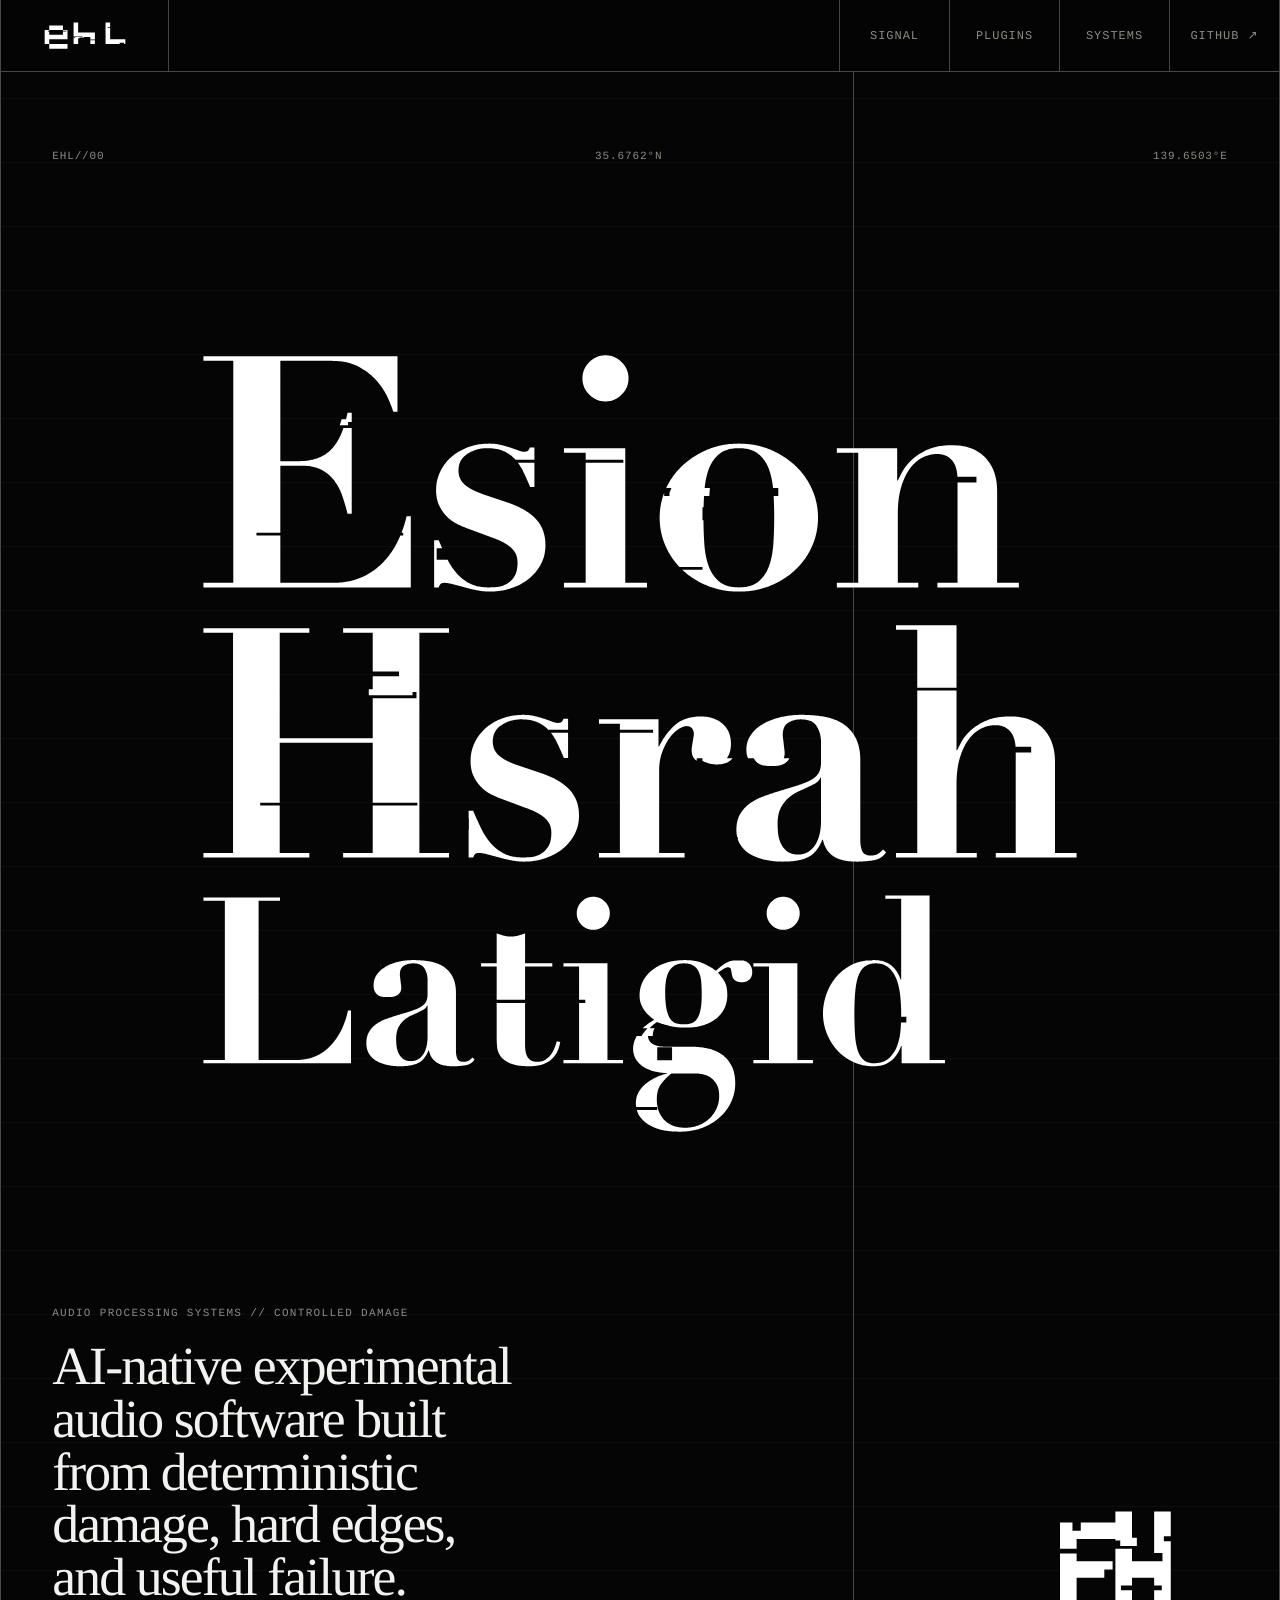
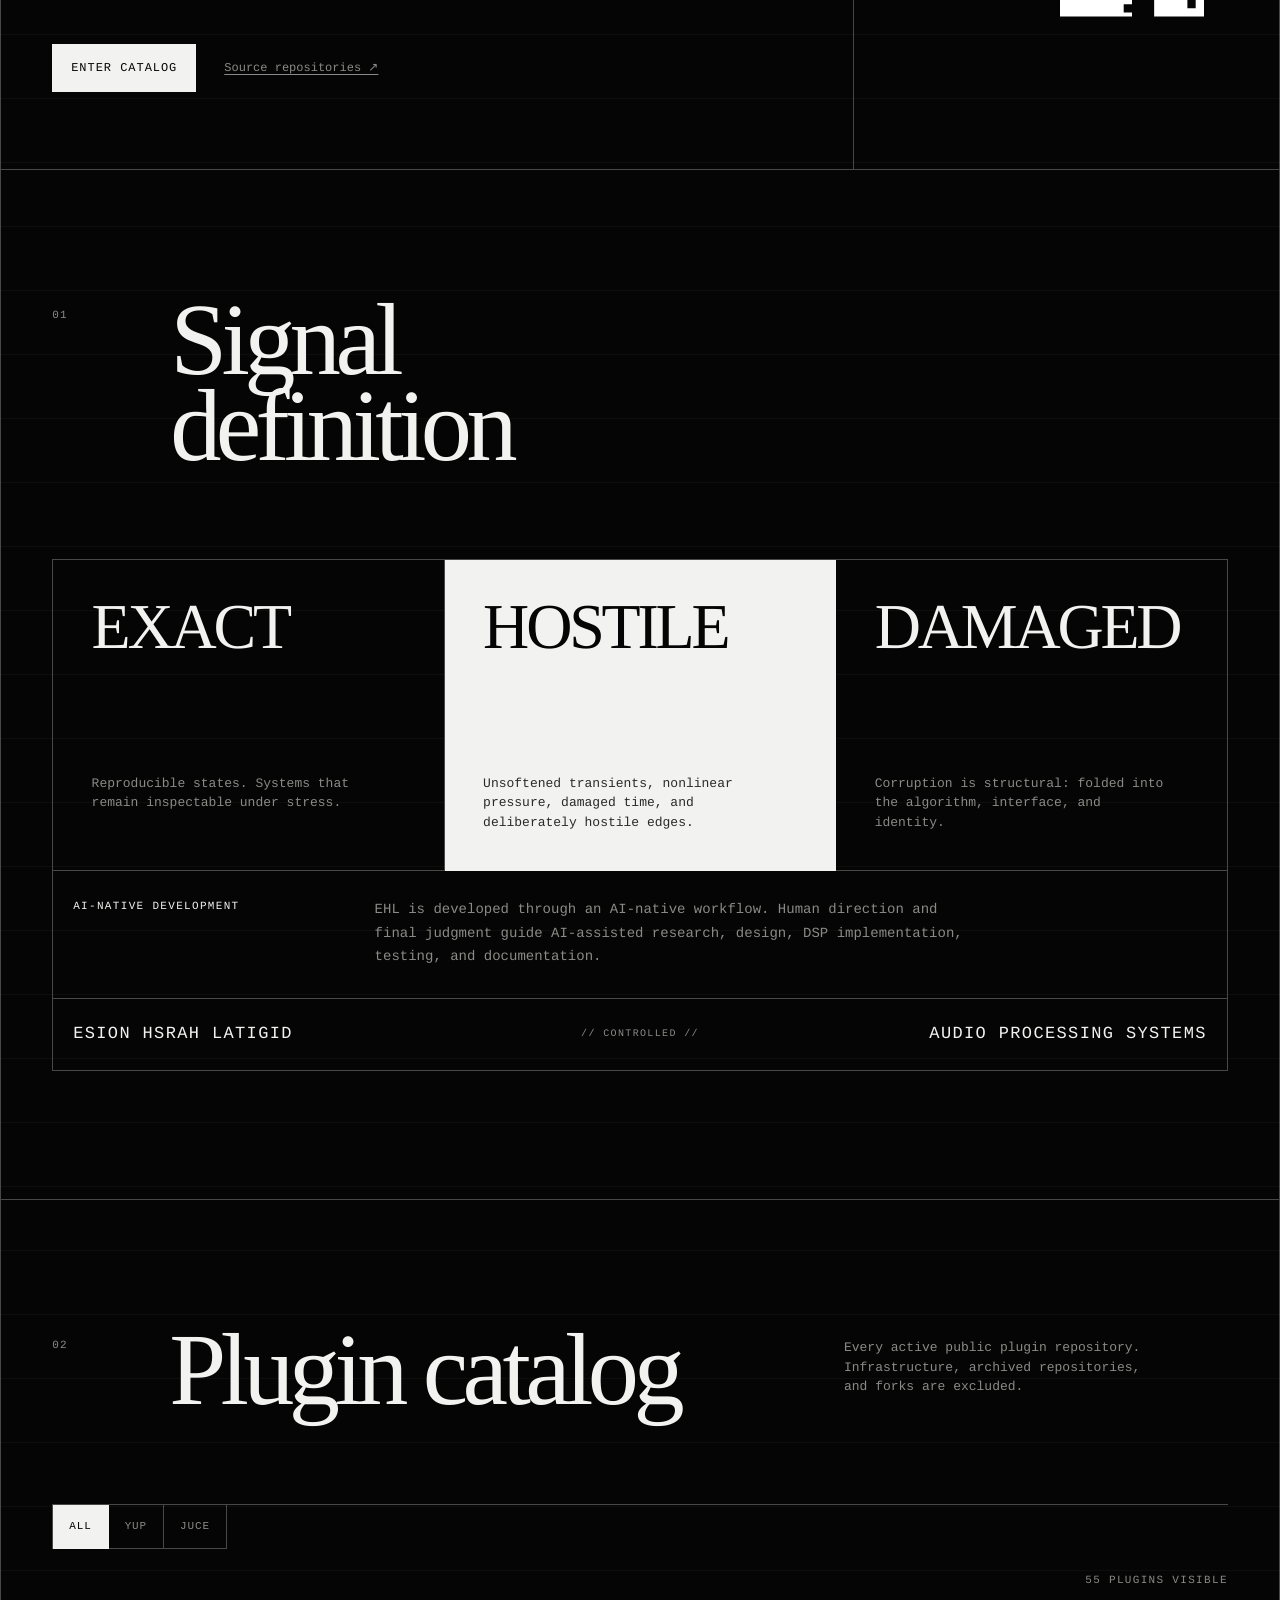
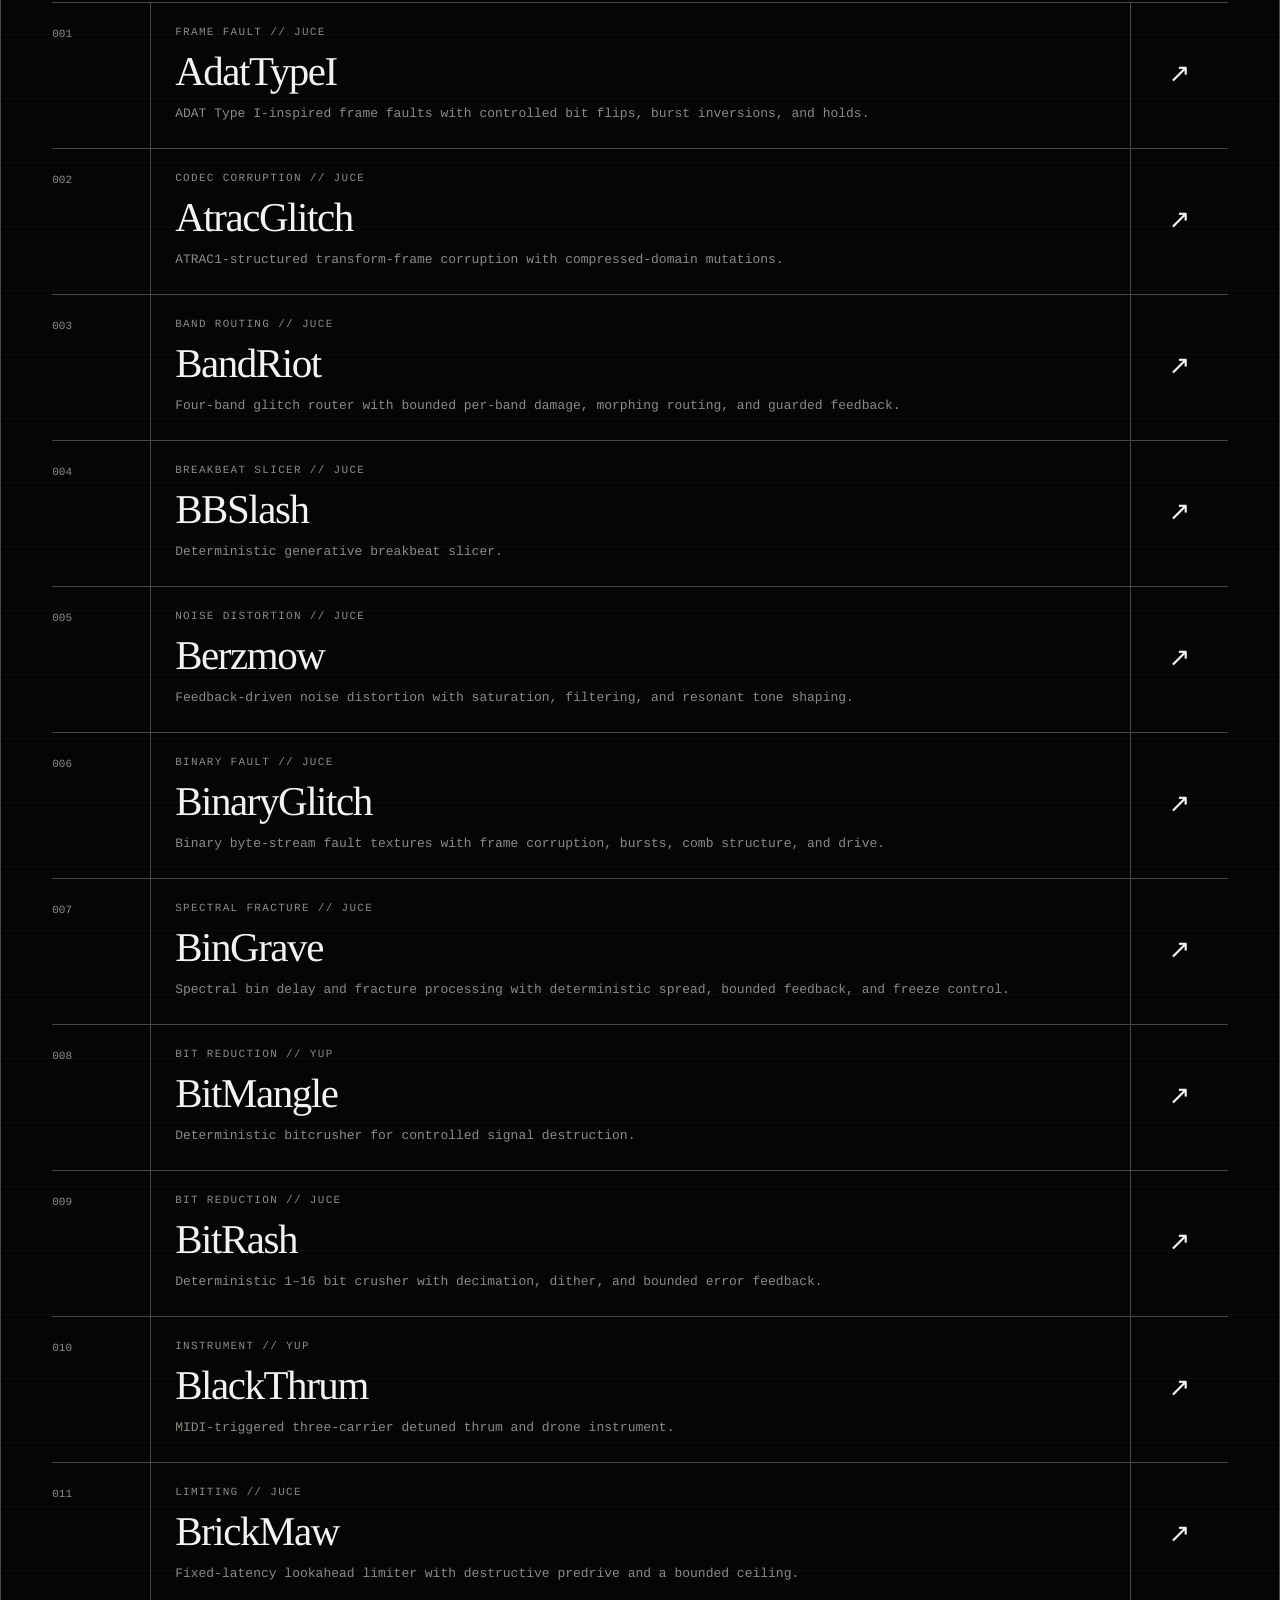
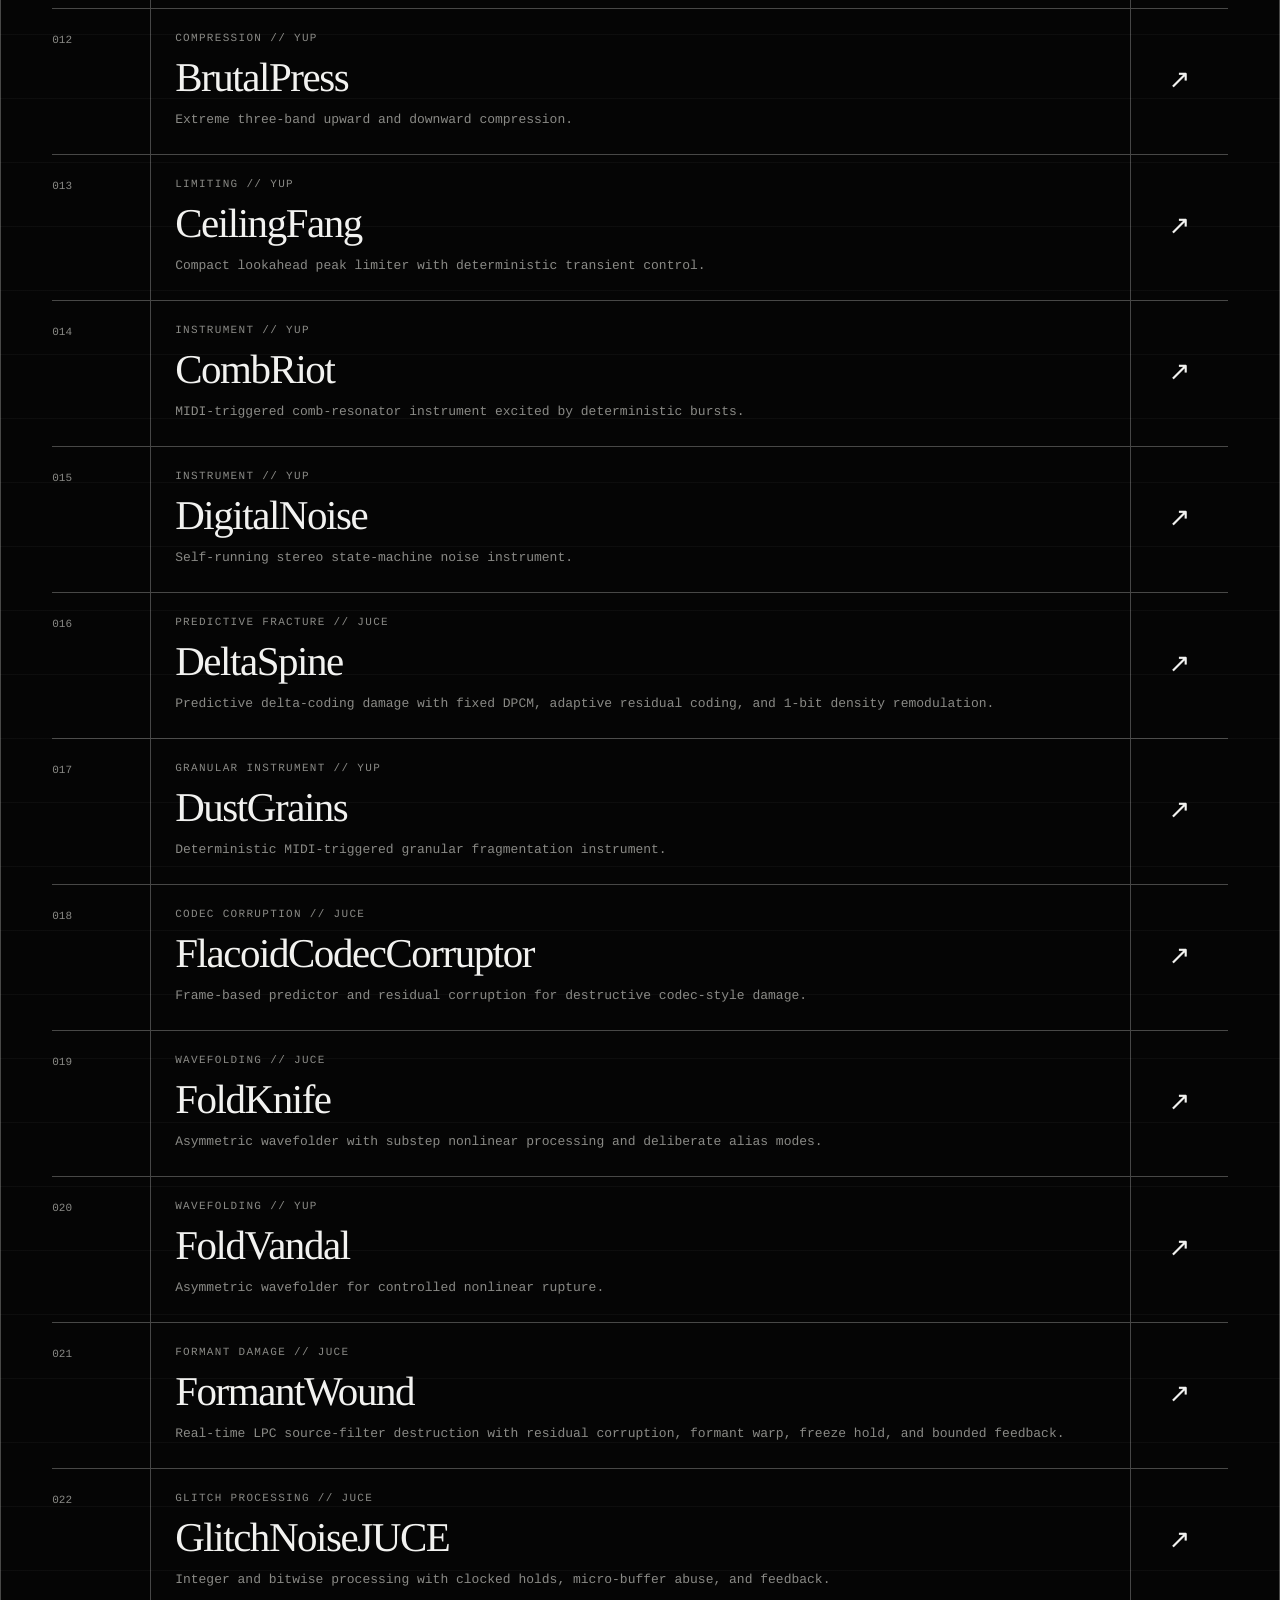
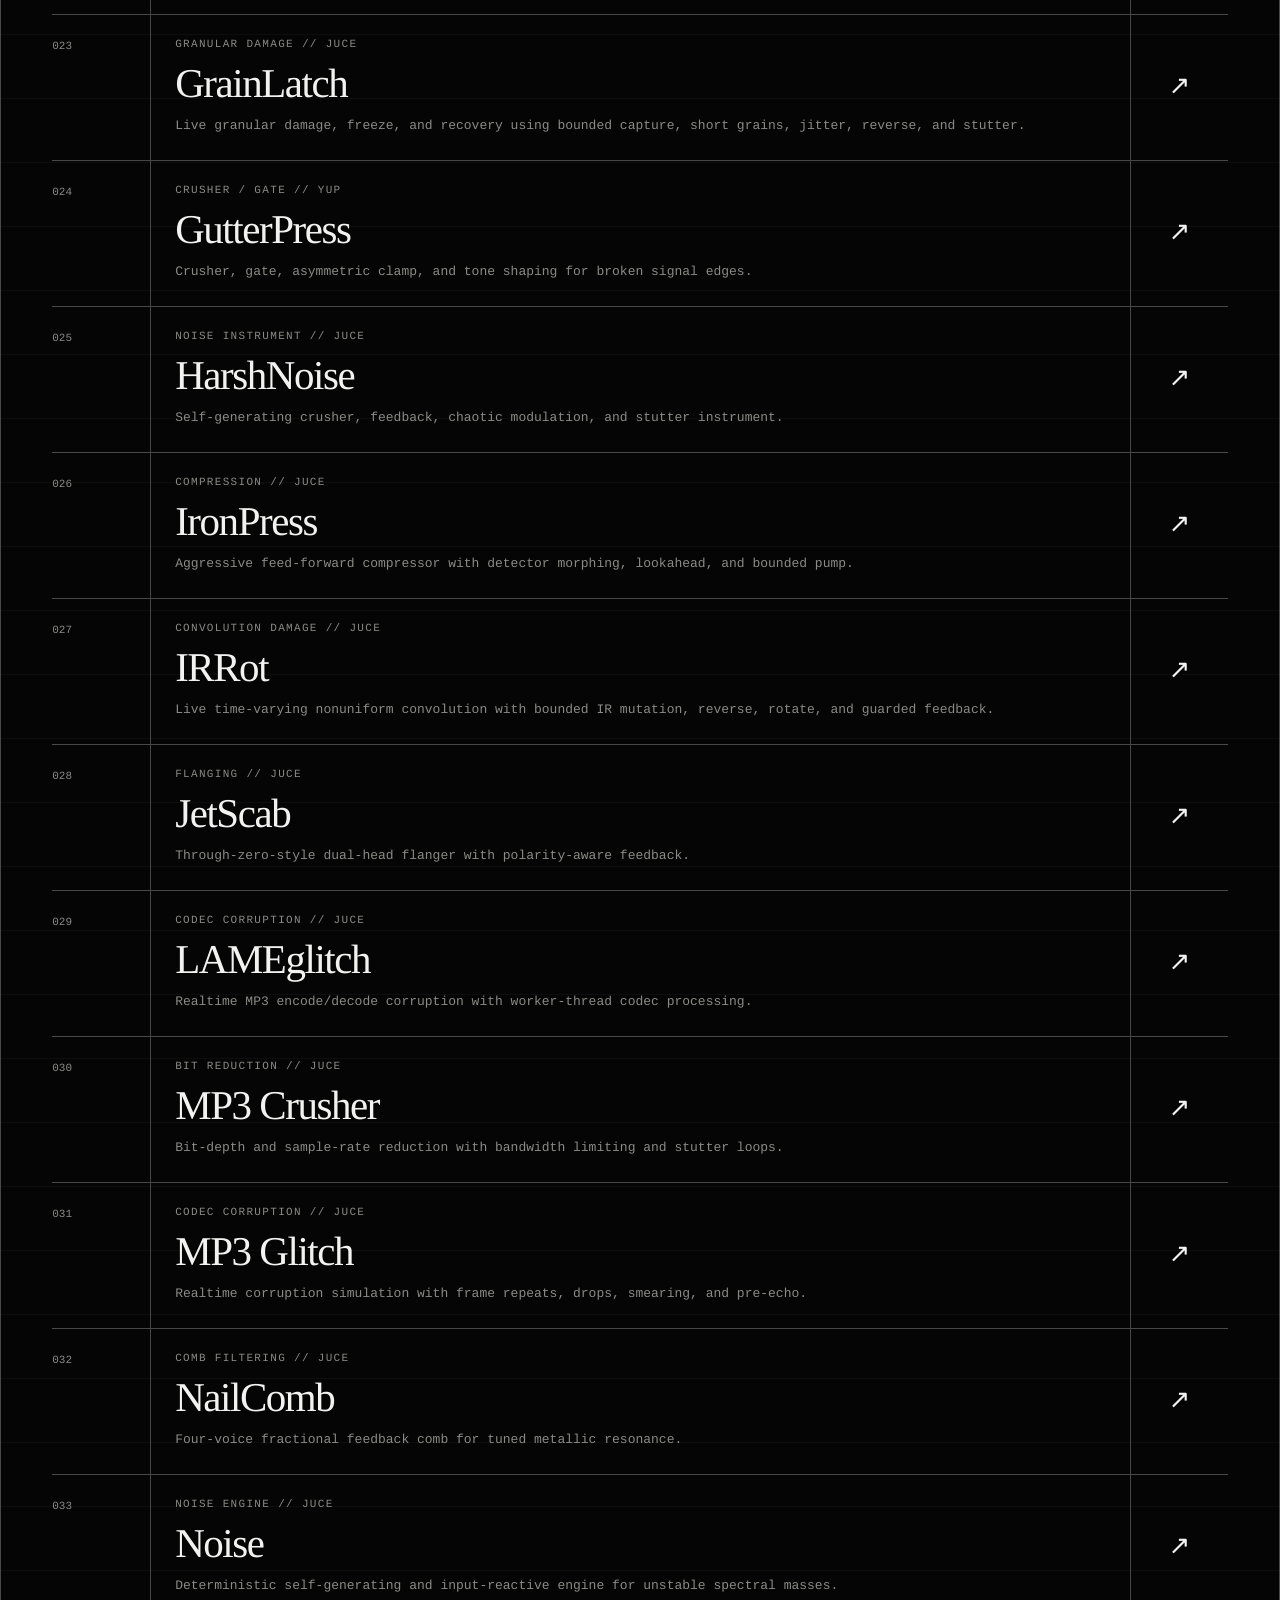
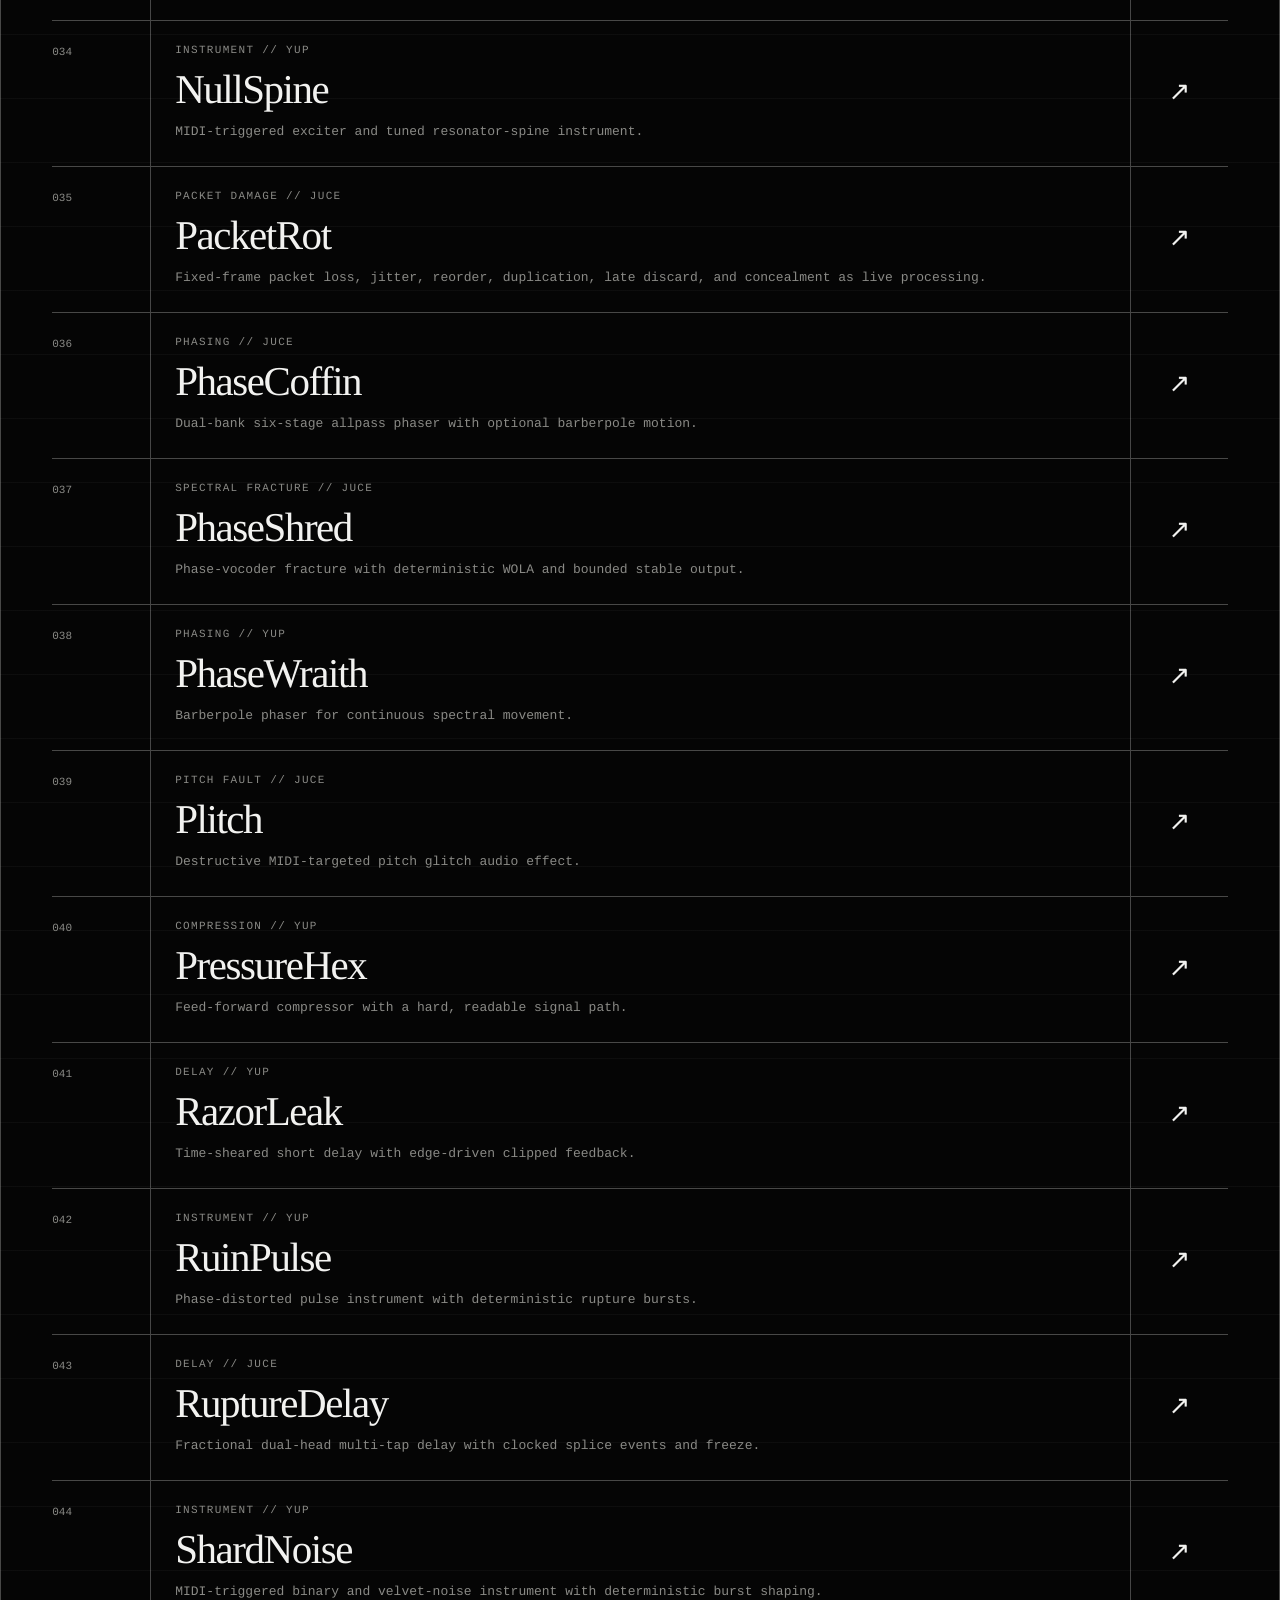
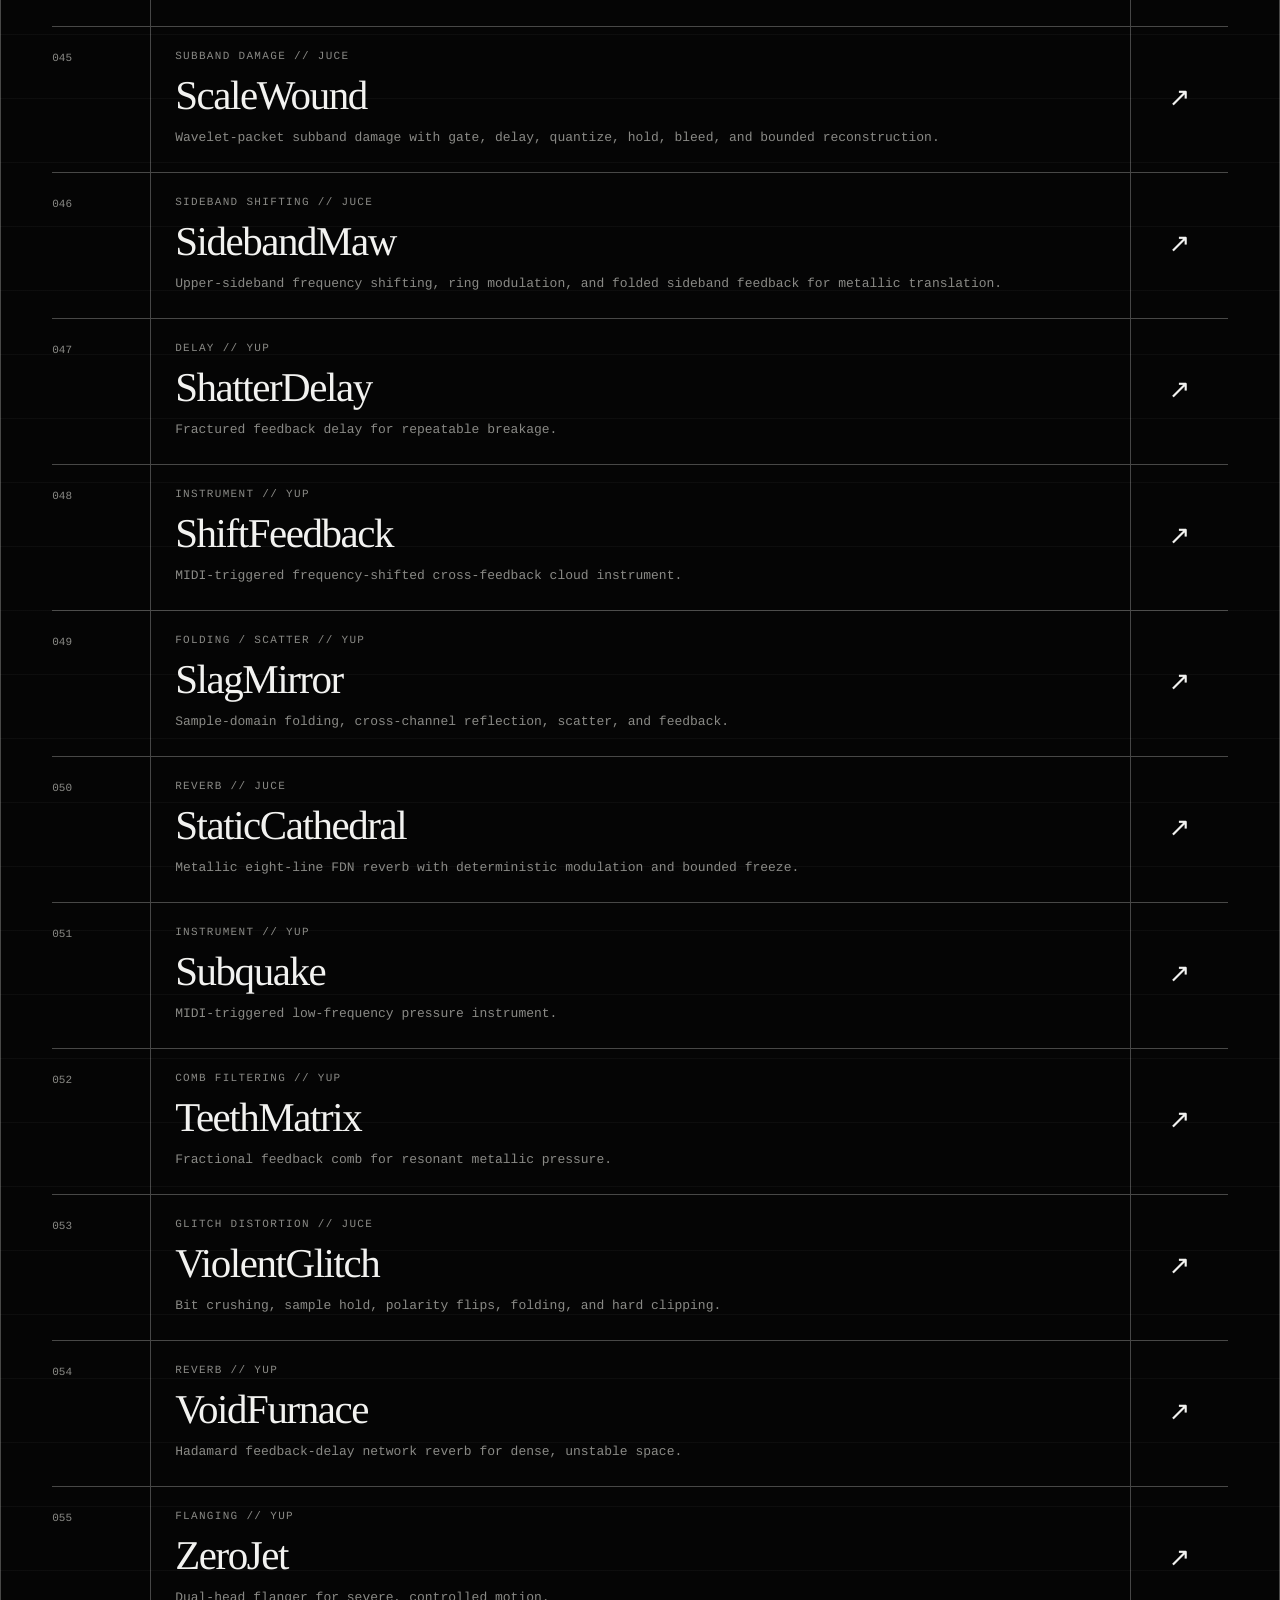
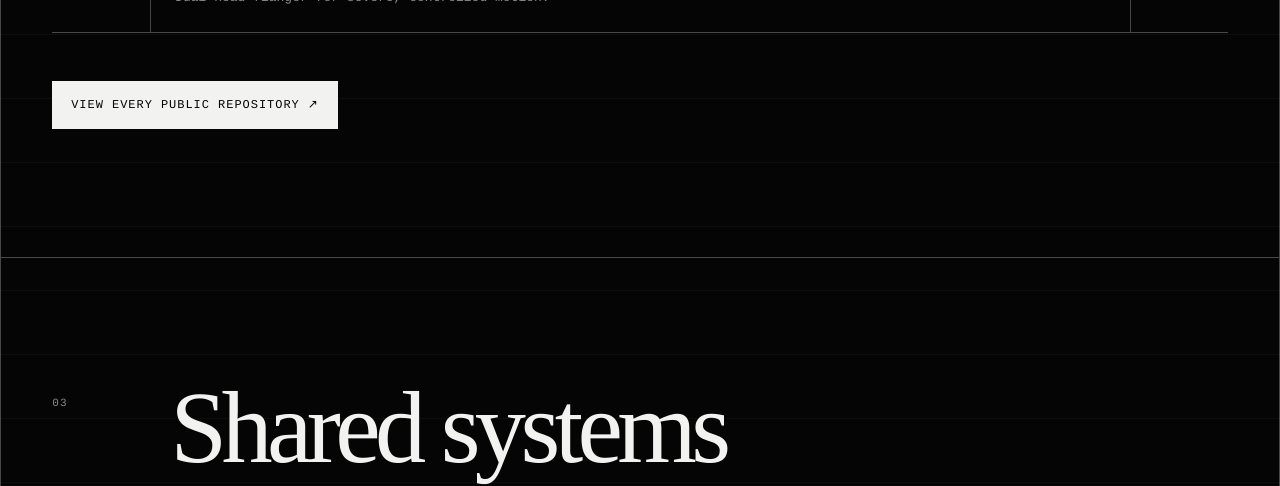
==== commit 6304cc7b: "Consolidate public site catalog updates Preserve the final public site tree from the unpublished loc" ====
--- a/site/index.html
+++ b/site/index.html
@@ -117,7 +117,7 @@
           <button class="filter" type="button" data-filter="juce" aria-pressed="false">JUCE</button>
         </div>
 
-        <p class="result-count" aria-live="polite"><span id="visible-count">51</span> plugins visible</p>
+        <p class="result-count" aria-live="polite"><span id="visible-count">55</span> plugins visible</p>
 
         <div class="project-list">
           <article class="project" data-category="juce">
@@ -140,8 +140,18 @@
             <a href="https://github.com/EsionHsrahLatigid/AtracGlitch" aria-label="Open AtracGlitch repository">↗</a>
           </article>
 
-          <article class="project" data-category="juce">
+          <article class="project" data-category="juce" data-version="v0.1.1" data-release-url="https://github.com/EsionHsrahLatigid/BandRiot/releases/tag/v0.1.1">
             <span class="project-index">003</span>
+            <div class="project-copy">
+              <p class="project-type">Band routing // JUCE</p>
+              <h3>BandRiot</h3>
+              <p>Four-band glitch router with bounded per-band damage, morphing routing, and guarded feedback.</p>
+            </div>
+            <a href="https://github.com/EsionHsrahLatigid/BandRiot" aria-label="Open BandRiot repository">↗</a>
+          </article>
+
+          <article class="project" data-category="juce">
+            <span class="project-index">004</span>
             <div class="project-copy">
               <p class="project-type">Breakbeat slicer // JUCE</p>
               <h3>BBSlash</h3>
@@ -151,7 +161,7 @@
           </article>
 
           <article class="project" data-category="juce">
-            <span class="project-index">004</span>
+            <span class="project-index">005</span>
             <div class="project-copy">
               <p class="project-type">Noise distortion // JUCE</p>
               <h3>Berzmow</h3>
@@ -161,7 +171,7 @@
           </article>
 
           <article class="project" data-category="juce">
-            <span class="project-index">005</span>
+            <span class="project-index">006</span>
             <div class="project-copy">
               <p class="project-type">Binary fault // JUCE</p>
               <h3>BinaryGlitch</h3>
@@ -171,7 +181,7 @@
           </article>
 
           <article class="project" data-category="juce" data-version="v0.1.2" data-release-url="https://github.com/EsionHsrahLatigid/BinGrave/releases/tag/v0.1.2">
-            <span class="project-index">006</span>
+            <span class="project-index">007</span>
             <div class="project-copy">
               <p class="project-type">Spectral fracture // JUCE</p>
               <h3>BinGrave</h3>
@@ -181,7 +191,7 @@
           </article>
 
           <article class="project" data-category="yup">
-            <span class="project-index">007</span>
+            <span class="project-index">008</span>
             <div class="project-copy">
               <p class="project-type">Bit reduction // YUP</p>
               <h3>BitMangle</h3>
@@ -190,8 +200,8 @@
             <a href="https://github.com/EsionHsrahLatigid/BitMangle" aria-label="Open BitMangle repository">↗</a>
           </article>
 
-          <article class="project" data-category="juce">
-            <span class="project-index">008</span>
+          <article class="project" data-category="juce" data-version="v0.1.1" data-release-url="https://github.com/EsionHsrahLatigid/BitRash/releases/tag/v0.1.1">
+            <span class="project-index">009</span>
             <div class="project-copy">
               <p class="project-type">Bit reduction // JUCE</p>
               <h3>BitRash</h3>
@@ -201,7 +211,7 @@
           </article>
 
           <article class="project" data-category="yup">
-            <span class="project-index">009</span>
+            <span class="project-index">010</span>
             <div class="project-copy">
               <p class="project-type">Instrument // YUP</p>
               <h3>BlackThrum</h3>
@@ -210,8 +220,8 @@
             <a href="https://github.com/EsionHsrahLatigid/BlackThrum" aria-label="Open BlackThrum repository">↗</a>
           </article>
 
-          <article class="project" data-category="juce">
-            <span class="project-index">010</span>
+          <article class="project" data-category="juce" data-version="v0.1.1" data-release-url="https://github.com/EsionHsrahLatigid/BrickMaw/releases/tag/v0.1.1">
+            <span class="project-index">011</span>
             <div class="project-copy">
               <p class="project-type">Limiting // JUCE</p>
               <h3>BrickMaw</h3>
@@ -221,7 +231,7 @@
           </article>
 
           <article class="project" data-category="yup">
-            <span class="project-index">011</span>
+            <span class="project-index">012</span>
             <div class="project-copy">
               <p class="project-type">Compression // YUP</p>
               <h3>BrutalPress</h3>
@@ -231,7 +241,7 @@
           </article>
 
           <article class="project" data-category="yup">
-            <span class="project-index">012</span>
+            <span class="project-index">013</span>
             <div class="project-copy">
               <p class="project-type">Limiting // YUP</p>
               <h3>CeilingFang</h3>
@@ -241,7 +251,7 @@
           </article>
 
           <article class="project" data-category="yup">
-            <span class="project-index">013</span>
+            <span class="project-index">014</span>
             <div class="project-copy">
               <p class="project-type">Instrument // YUP</p>
               <h3>CombRiot</h3>
@@ -251,7 +261,7 @@
           </article>
 
           <article class="project" data-category="yup">
-            <span class="project-index">014</span>
+            <span class="project-index">015</span>
             <div class="project-copy">
               <p class="project-type">Instrument // YUP</p>
               <h3>DigitalNoise</h3>
@@ -261,7 +271,7 @@
           </article>
 
           <article class="project" data-category="juce" data-version="v0.1.1" data-release-url="https://github.com/EsionHsrahLatigid/DeltaSpine/releases/tag/v0.1.1">
-            <span class="project-index">015</span>
+            <span class="project-index">016</span>
             <div class="project-copy">
               <p class="project-type">Predictive fracture // JUCE</p>
               <h3>DeltaSpine</h3>
@@ -271,7 +281,7 @@
           </article>
 
           <article class="project" data-category="yup">
-            <span class="project-index">016</span>
+            <span class="project-index">017</span>
             <div class="project-copy">
               <p class="project-type">Granular instrument // YUP</p>
               <h3>DustGrains</h3>
@@ -281,7 +291,7 @@
           </article>
 
           <article class="project" data-category="juce">
-            <span class="project-index">017</span>
+            <span class="project-index">018</span>
             <div class="project-copy">
               <p class="project-type">Codec corruption // JUCE</p>
               <h3>FlacoidCodecCorruptor</h3>
@@ -290,8 +300,8 @@
             <a href="https://github.com/EsionHsrahLatigid/FlacoidCodecCorruptor" aria-label="Open FlacoidCodecCorruptor repository">↗</a>
           </article>
 
-          <article class="project" data-category="juce">
-            <span class="project-index">018</span>
+          <article class="project" data-category="juce" data-version="v0.1.1" data-release-url="https://github.com/EsionHsrahLatigid/FoldKnife/releases/tag/v0.1.1">
+            <span class="project-index">019</span>
             <div class="project-copy">
               <p class="project-type">Wavefolding // JUCE</p>
               <h3>FoldKnife</h3>
@@ -301,7 +311,7 @@
           </article>
 
           <article class="project" data-category="yup">
-            <span class="project-index">019</span>
+            <span class="project-index">020</span>
             <div class="project-copy">
               <p class="project-type">Wavefolding // YUP</p>
               <h3>FoldVandal</h3>
@@ -310,8 +320,8 @@
             <a href="https://github.com/EsionHsrahLatigid/FoldVandal" aria-label="Open FoldVandal repository">↗</a>
           </article>
 
-          <article class="project" data-category="juce" data-version="v0.1.0" data-release-url="https://github.com/EsionHsrahLatigid/FormantWound/releases/tag/v0.1.0">
-            <span class="project-index">020</span>
+          <article class="project" data-category="juce" data-version="v0.1.1" data-release-url="https://github.com/EsionHsrahLatigid/FormantWound/releases/tag/v0.1.1">
+            <span class="project-index">021</span>
             <div class="project-copy">
               <p class="project-type">Formant damage // JUCE</p>
               <h3>FormantWound</h3>
@@ -321,7 +331,7 @@
           </article>
 
           <article class="project" data-category="juce">
-            <span class="project-index">021</span>
+            <span class="project-index">022</span>
             <div class="project-copy">
               <p class="project-type">Glitch processing // JUCE</p>
               <h3>GlitchNoiseJUCE</h3>
@@ -330,8 +340,8 @@
             <a href="https://github.com/EsionHsrahLatigid/GlitchNoiseJUCE" aria-label="Open GlitchNoiseJUCE repository">↗</a>
           </article>
 
-          <article class="project" data-category="juce" data-version="v0.1.0" data-release-url="https://github.com/EsionHsrahLatigid/GrainLatch/releases/tag/v0.1.0">
-            <span class="project-index">022</span>
+          <article class="project" data-category="juce" data-version="v0.1.1" data-release-url="https://github.com/EsionHsrahLatigid/GrainLatch/releases/tag/v0.1.1">
+            <span class="project-index">023</span>
             <div class="project-copy">
               <p class="project-type">Granular damage // JUCE</p>
               <h3>GrainLatch</h3>
@@ -341,7 +351,7 @@
           </article>
 
           <article class="project" data-category="yup">
-            <span class="project-index">023</span>
+            <span class="project-index">024</span>
             <div class="project-copy">
               <p class="project-type">Crusher / gate // YUP</p>
               <h3>GutterPress</h3>
@@ -351,7 +361,7 @@
           </article>
 
           <article class="project" data-category="juce">
-            <span class="project-index">024</span>
+            <span class="project-index">025</span>
             <div class="project-copy">
               <p class="project-type">Noise instrument // JUCE</p>
               <h3>HarshNoise</h3>
@@ -361,7 +371,7 @@
           </article>
 
           <article class="project" data-category="juce">
-            <span class="project-index">025</span>
+            <span class="project-index">026</span>
             <div class="project-copy">
               <p class="project-type">Compression // JUCE</p>
               <h3>IronPress</h3>
@@ -370,8 +380,18 @@
             <a href="https://github.com/EsionHsrahLatigid/IronPress" aria-label="Open IronPress repository">↗</a>
           </article>
 
-          <article class="project" data-category="juce">
-            <span class="project-index">026</span>
+          <article class="project" data-category="juce" data-version="v0.1.1" data-release-url="https://github.com/EsionHsrahLatigid/IRRot/releases/tag/v0.1.1">
+            <span class="project-index">027</span>
+            <div class="project-copy">
+              <p class="project-type">Convolution damage // JUCE</p>
+              <h3>IRRot</h3>
+              <p>Live time-varying nonuniform convolution with bounded IR mutation, reverse, rotate, and guarded feedback.</p>
+            </div>
+            <a href="https://github.com/EsionHsrahLatigid/IRRot" aria-label="Open IRRot repository">↗</a>
+          </article>
+
+          <article class="project" data-category="juce">
+            <span class="project-index">028</span>
             <div class="project-copy">
               <p class="project-type">Flanging // JUCE</p>
               <h3>JetScab</h3>
@@ -381,7 +401,7 @@
           </article>
 
           <article class="project" data-category="juce">
-            <span class="project-index">027</span>
+            <span class="project-index">029</span>
             <div class="project-copy">
               <p class="project-type">Codec corruption // JUCE</p>
               <h3>LAMEglitch</h3>
@@ -391,7 +411,7 @@
           </article>
 
           <article class="project" data-category="juce">
-            <span class="project-index">028</span>
+            <span class="project-index">030</span>
             <div class="project-copy">
               <p class="project-type">Bit reduction // JUCE</p>
               <h3>MP3 Crusher</h3>
@@ -401,7 +421,7 @@
           </article>
 
           <article class="project" data-category="juce">
-            <span class="project-index">029</span>
+            <span class="project-index">031</span>
             <div class="project-copy">
               <p class="project-type">Codec corruption // JUCE</p>
               <h3>MP3 Glitch</h3>
@@ -411,7 +431,7 @@
           </article>
 
           <article class="project" data-category="juce">
-            <span class="project-index">030</span>
+            <span class="project-index">032</span>
             <div class="project-copy">
               <p class="project-type">Comb filtering // JUCE</p>
               <h3>NailComb</h3>
@@ -421,7 +441,7 @@
           </article>
 
           <article class="project" data-category="juce">
-            <span class="project-index">031</span>
+            <span class="project-index">033</span>
             <div class="project-copy">
               <p class="project-type">Noise engine // JUCE</p>
               <h3>Noise</h3>
@@ -431,7 +451,7 @@
           </article>
 
           <article class="project" data-category="yup">
-            <span class="project-index">032</span>
+            <span class="project-index">034</span>
             <div class="project-copy">
               <p class="project-type">Instrument // YUP</p>
               <h3>NullSpine</h3>
@@ -441,7 +461,7 @@
           </article>
 
           <article class="project" data-category="juce" data-version="v0.1.1" data-release-url="https://github.com/EsionHsrahLatigid/PacketRot/releases/tag/v0.1.1">
-            <span class="project-index">033</span>
+            <span class="project-index">035</span>
             <div class="project-copy">
               <p class="project-type">Packet damage // JUCE</p>
               <h3>PacketRot</h3>
@@ -451,7 +471,7 @@
           </article>
 
           <article class="project" data-category="juce">
-            <span class="project-index">034</span>
+            <span class="project-index">036</span>
             <div class="project-copy">
               <p class="project-type">Phasing // JUCE</p>
               <h3>PhaseCoffin</h3>
@@ -460,8 +480,18 @@
             <a href="https://github.com/EsionHsrahLatigid/PhaseCoffin" aria-label="Open PhaseCoffin repository">↗</a>
           </article>
 
-          <article class="project" data-category="yup">
-            <span class="project-index">035</span>
+          <article class="project" data-category="juce" data-version="v0.1.1" data-release-url="https://github.com/EsionHsrahLatigid/PhaseShred/releases/tag/v0.1.1">
+            <span class="project-index">037</span>
+            <div class="project-copy">
+              <p class="project-type">Spectral fracture // JUCE</p>
+              <h3>PhaseShred</h3>
+              <p>Phase-vocoder fracture with deterministic WOLA and bounded stable output.</p>
+            </div>
+            <a href="https://github.com/EsionHsrahLatigid/PhaseShred" aria-label="Open PhaseShred repository">↗</a>
+          </article>
+
+          <article class="project" data-category="yup">
+            <span class="project-index">038</span>
             <div class="project-copy">
               <p class="project-type">Phasing // YUP</p>
               <h3>PhaseWraith</h3>
@@ -471,7 +501,7 @@
           </article>
 
           <article class="project" data-category="juce">
-            <span class="project-index">036</span>
+            <span class="project-index">039</span>
             <div class="project-copy">
               <p class="project-type">Pitch fault // JUCE</p>
               <h3>Plitch</h3>
@@ -481,7 +511,7 @@
           </article>
 
           <article class="project" data-category="yup">
-            <span class="project-index">037</span>
+            <span class="project-index">040</span>
             <div class="project-copy">
               <p class="project-type">Compression // YUP</p>
               <h3>PressureHex</h3>
@@ -491,7 +521,7 @@
           </article>
 
           <article class="project" data-category="yup">
-            <span class="project-index">038</span>
+            <span class="project-index">041</span>
             <div class="project-copy">
               <p class="project-type">Delay // YUP</p>
               <h3>RazorLeak</h3>
@@ -501,7 +531,7 @@
           </article>
 
           <article class="project" data-category="yup">
-            <span class="project-index">039</span>
+            <span class="project-index">042</span>
             <div class="project-copy">
               <p class="project-type">Instrument // YUP</p>
               <h3>RuinPulse</h3>
@@ -511,7 +541,7 @@
           </article>
 
           <article class="project" data-category="juce">
-            <span class="project-index">040</span>
+            <span class="project-index">043</span>
             <div class="project-copy">
               <p class="project-type">Delay // JUCE</p>
               <h3>RuptureDelay</h3>
@@ -521,7 +551,7 @@
           </article>
 
           <article class="project" data-category="yup">
-            <span class="project-index">041</span>
+            <span class="project-index">044</span>
             <div class="project-copy">
               <p class="project-type">Instrument // YUP</p>
               <h3>ShardNoise</h3>
@@ -530,8 +560,18 @@
             <a href="https://github.com/EsionHsrahLatigid/ShardNoise" aria-label="Open ShardNoise repository">↗</a>
           </article>
 
+          <article class="project" data-category="juce" data-version="v0.1.1" data-release-url="https://github.com/EsionHsrahLatigid/ScaleWound/releases/tag/v0.1.1">
+            <span class="project-index">045</span>
+            <div class="project-copy">
+              <p class="project-type">Subband damage // JUCE</p>
+              <h3>ScaleWound</h3>
+              <p>Wavelet-packet subband damage with gate, delay, quantize, hold, bleed, and bounded reconstruction.</p>
+            </div>
+            <a href="https://github.com/EsionHsrahLatigid/ScaleWound" aria-label="Open ScaleWound repository">↗</a>
+          </article>
+
           <article class="project" data-category="juce" data-version="v0.1.1" data-release-url="https://github.com/EsionHsrahLatigid/SidebandMaw/releases/tag/v0.1.1">
-            <span class="project-index">042</span>
+            <span class="project-index">046</span>
             <div class="project-copy">
               <p class="project-type">Sideband shifting // JUCE</p>
               <h3>SidebandMaw</h3>
@@ -541,7 +581,7 @@
           </article>
 
           <article class="project" data-category="yup">
-            <span class="project-index">043</span>
+            <span class="project-index">047</span>
             <div class="project-copy">
               <p class="project-type">Delay // YUP</p>
               <h3>ShatterDelay</h3>
@@ -551,7 +591,7 @@
           </article>
 
           <article class="project" data-category="yup">
-            <span class="project-index">044</span>
+            <span class="project-index">048</span>
             <div class="project-copy">
               <p class="project-type">Instrument // YUP</p>
               <h3>ShiftFeedback</h3>
@@ -561,7 +601,7 @@
           </article>
 
           <article class="project" data-category="yup">
-            <span class="project-index">045</span>
+            <span class="project-index">049</span>
             <div class="project-copy">
               <p class="project-type">Folding / scatter // YUP</p>
               <h3>SlagMirror</h3>
@@ -571,7 +611,7 @@
           </article>
 
           <article class="project" data-category="juce">
-            <span class="project-index">046</span>
+            <span class="project-index">050</span>
             <div class="project-copy">
               <p class="project-type">Reverb // JUCE</p>
               <h3>StaticCathedral</h3>
@@ -581,7 +621,7 @@
           </article>
 
           <article class="project" data-category="yup">
-            <span class="project-index">047</span>
+            <span class="project-index">051</span>
             <div class="project-copy">
               <p class="project-type">Instrument // YUP</p>
               <h3>Subquake</h3>
@@ -591,7 +631,7 @@
           </article>
 
           <article class="project" data-category="yup">
-            <span class="project-index">048</span>
+            <span class="project-index">052</span>
             <div class="project-copy">
               <p class="project-type">Comb filtering // YUP</p>
               <h3>TeethMatrix</h3>
@@ -601,7 +641,7 @@
           </article>
 
           <article class="project" data-category="juce">
-            <span class="project-index">049</span>
+            <span class="project-index">053</span>
             <div class="project-copy">
               <p class="project-type">Glitch distortion // JUCE</p>
               <h3>ViolentGlitch</h3>
@@ -611,7 +651,7 @@
           </article>
 
           <article class="project" data-category="yup">
-            <span class="project-index">050</span>
+            <span class="project-index">054</span>
             <div class="project-copy">
               <p class="project-type">Reverb // YUP</p>
               <h3>VoidFurnace</h3>
@@ -621,7 +661,7 @@
           </article>
 
           <article class="project" data-category="yup">
-            <span class="project-index">051</span>
+            <span class="project-index">055</span>
             <div class="project-copy">
               <p class="project-type">Flanging // YUP</p>
               <h3>ZeroJet</h3>
